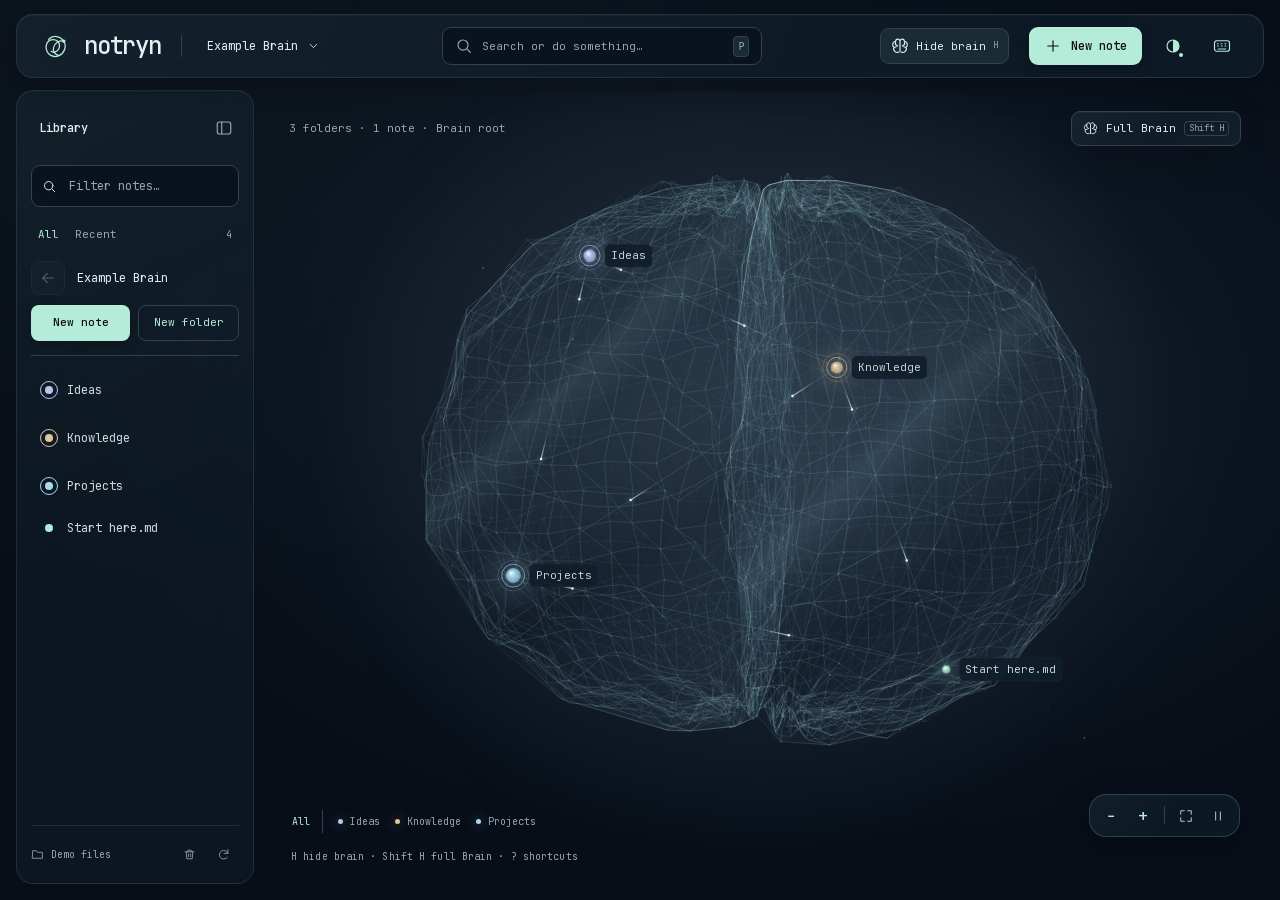
==== demo/index.html @ 9c32a29a "Publish beta.6 Brain location flow" ====
<!doctype html><html lang="en"><head><meta charset="utf-8"><meta name="viewport" content="width=device-width,initial-scale=1,viewport-fit=cover"><meta name="theme-color" content="#080e12"><title>notryn demo · sample notes</title><meta name="robots" content="noindex,nofollow"><script src="../demo-seed.js"></script><script src="../demo-api.js"></script><link rel="icon" href="favicon.svg" type="image/svg+xml"><script src="theme-core.js"></script><link rel="stylesheet" href="style.css"><link rel="stylesheet" href="glass.css"><link rel="stylesheet" href="themes.css"><link rel="stylesheet" href="editor.css"><link rel="stylesheet" href="moves.css"><link rel="stylesheet" href="removals.css"><link rel="stylesheet" href="brains.css"><link rel="stylesheet" href="notebook.css"><link rel="stylesheet" href="brand.css"><script defer src="keyboard.js"></script><script defer src="links.js"></script><script defer src="hierarchy.js"></script><script defer src="graph.js"></script><script defer src="vendor/editor.js"></script><script defer src="app.js"></script><script defer src="moves.js"></script><script defer src="removals.js"></script><script defer src="folders.js"></script><script defer src="themes.js"></script></head>
<body data-mobile="map">
<header class="topbar">
 <button class="brand" id="home-button" aria-label="Home"><svg class="logo" aria-hidden="true" viewBox="0 0 64 64"><path d="M18 17C26 8 42 10 49 21C56 32 50 46 39 51C28 56 15 49 13 37C11 26 17 18 27 18C37 18 43 27 39 36C36 43 28 46 23 42"/><path d="M49 21C40 19 30 25 28 34C26 42 31 48 39 51"/><circle cx="49" cy="21" r="3.5"/></svg><span>notryn</span></button>
 <span class="top-separator"></span><button id="brain-picker" class="brain-picker" aria-label="Choose a Brain"><span id="brain-name">Your Brains</span><svg class="icon"><use href="icons.svg#down"/></svg></button>
 <button id="open-command" class="global-search" aria-label="Search notes and commands"><svg class="icon"><use href="icons.svg#search"/></svg><span>Search or do something…</span><kbd class="mod">P</kbd></button>
 <button id="toggle-brain" class="secondary brain-visibility" aria-label="Hide brain" aria-pressed="true" title="Hide brain (H)"><svg class="icon"><use href="icons.svg#brain"/></svg><span>Hide brain</span><kbd>H</kbd></button>
 <div class="top-actions"><button id="new-note" class="primary" title="New note"><svg class="icon"><use href="icons.svg#plus"/></svg><span>New note</span></button><button id="open-themes" class="icon-button" aria-label="Themes" title="Themes"><svg class="icon"><use href="icons.svg#theme"/></svg></button><button id="open-shortcuts" class="icon-button" aria-label="Commands and shortcuts" title="Commands and shortcuts"><svg class="icon"><use href="icons.svg#keyboard"/></svg></button></div>
</header>
<div class="workspace">
 <aside class="library" id="library"><div class="library-top"><span>Library</span><button id="sidebar-close" class="icon-button" aria-label="Collapse library"><svg class="icon"><use href="icons.svg#sidebar"/></svg></button></div>
  <label class="local-search"><svg class="icon"><use href="icons.svg#search"/></svg><input id="search" placeholder="Filter notes…" aria-label="Filter notes" type="search"></label>
  <div class="library-tabs"><button id="all-notes" class="active" title="All notes in this folder">All</button><button id="recent-notes">Recent</button><span id="note-total">0</span></div>
  <div id="library-toolbar" class="library-toolbar" hidden>
   <div class="library-location"><button id="library-back" class="folder-back icon-button" aria-label="Back to parent folder" aria-keyshortcuts="U" disabled><svg class="icon"><use href="icons.svg#arrow"/></svg></button><span id="library-location-name" tabindex="-1" aria-live="polite"></span></div>
   <div class="library-create" role="group" aria-label="Create in this folder"><button id="library-new-note" class="primary" aria-keyshortcuts="N">New note</button><button id="new-folder" class="secondary" aria-keyshortcuts="Shift+N">New folder</button></div>
  </div>
  <div id="file-tree" class="file-tree" aria-label="Folders and notes"></div>
  <p id="library-drop-hint" class="library-drop-hint" role="status" hidden></p>
  <div class="library-bottom"><span id="access-state"></span><div><button id="open-removed" class="icon-button" aria-label="Removed items" title="Removed items"><svg class="icon"><use href="icons.svg#trash"/></svg></button><button id="refresh" class="icon-button" aria-label="Refresh notes" title="Refresh"><svg class="icon"><use href="icons.svg#refresh"/></svg></button></div></div>
 </aside>
 <main class="universe">
  <canvas id="graph" tabindex="0" aria-describedby="graph-keyboard-help" aria-label="Interactive Brain of folders and notes. Drag to rotate; scroll to zoom. The same items are available in the library."></canvas><span id="graph-keyboard-help" class="sr-only">Arrow keys rotate. Plus and minus zoom. Zero resets the view. Space pauses. J and K browse items; Enter opens a folder or note. Tab leaves the Brain.</span><output id="graph-status" class="graph-keyboard-status" aria-live="polite" hidden></output>
  <div class="universe-top"><div><button id="sidebar-open" class="icon-button" aria-label="Show library"><svg class="icon"><use href="icons.svg#sidebar"/></svg></button><span id="graph-summary">Your space to think</span></div><button id="full-brain" class="secondary" aria-label="Show Brain root" title="Return to the Brain root and center it (Shift H)" disabled><svg class="icon"><use href="icons.svg#brain"/></svg><span>Full Brain</span><kbd>Shift H</kbd></button></div>
  <div id="welcome" class="welcome"><svg class="welcome-symbol" aria-hidden="true" viewBox="0 0 64 64"><path d="M18 17C26 8 42 10 49 21C56 32 50 46 39 51C28 56 15 49 13 37C11 26 17 18 27 18C37 18 43 27 39 36C36 43 28 46 23 42"/><path d="M49 21C40 19 30 25 28 34C26 42 31 48 39 51"/><circle cx="49" cy="21" r="3.5"/></svg><h1>Space for<br>what comes next.</h1><p>Your notes. Your connections.<br>A place to think.</p><div><button class="primary large" id="welcome-create">Create a Brain <span>↗</span></button><button class="secondary large" id="welcome-open">Open a folder</button></div></div>
  <div id="empty-brain" class="empty-brain" hidden><h2>One idea is a beginning.</h2><p>Create your first note. Connections follow.</p><button id="empty-create" class="primary">Create note <span>+</span></button></div>
  <div class="universe-bottom"><div id="legend" class="legend"></div><div class="graph-tools"><button id="zoom-out" aria-label="Zoom out">−</button><button id="zoom-in" aria-label="Zoom in">+</button><span></span><button id="fit" aria-label="Center brain" title="Center brain (0). Use Full Brain to clear filters."><svg class="icon"><use href="icons.svg#expand"/></svg></button><button id="motion" aria-label="Pause motion" title="Motion"><svg class="icon"><use href="icons.svg#pause"/></svg></button></div></div>
  <span id="graph-hint" class="graph-hint">H hide brain · Shift H full Brain · ? shortcuts</span>
 </main>
 <section id="notebook-empty" class="notebook-empty" aria-label="Notes workspace"><svg class="icon"><use href="icons.svg#note"/></svg><h1>Your notes</h1><p>Choose a note from the library, or start a new one.</p><div><button id="notebook-create" class="primary">New note</button><button id="notebook-show-brain" class="secondary">Show brain</button></div><p class="notebook-keys">Q search notes · N new note · H show brain · ? shortcuts</p></section>
 <section id="document" class="document" hidden aria-label="Open note"><div class="document-toolbar"><button id="doc-close" class="icon-button" aria-label="Close note"><svg class="icon"><use href="icons.svg#close"/></svg></button><span id="doc-folder"></span><div><button id="swap-layout" class="icon-button desktop-layout-control" aria-label="Swap note and brain"><svg class="icon"><use href="icons.svg#swap"/></svg></button><button id="focus-note" class="icon-button desktop-layout-control" aria-label="Focus note" aria-pressed="false"><svg class="icon"><use href="icons.svg#expand"/></svg></button><button id="edit-toggle" class="secondary"><svg class="icon"><use href="icons.svg#edit"/></svg>Edit</button><button id="save-note" class="primary" hidden>Save</button></div></div>
  <div id="document-read" class="document-read" tabindex="0" aria-label="Note content"></div><div id="editor-wrap" class="editor-wrap" hidden>
   <div class="editor-label"><div class="editor-modes" role="group" aria-label="Writing mode"><button id="visual-mode" aria-pressed="true">Write</button><button id="source-mode" aria-pressed="false">Markdown</button></div><button id="format-note" aria-expanded="false" aria-controls="format-toolbar">Format</button><span id="save-status" role="status">No changes</span></div>
   <div id="rich-editor" class="rich-editor" hidden></div><textarea aria-describedby="writing-shortcut-help" id="editor" aria-label="Edit Markdown" spellcheck="false" autocapitalize="off" autocomplete="off" hidden></textarea>
   <div id="editor-preview" tabindex="0" aria-label="Note preview" hidden></div><div class="editor-bottom"><span id="word-count"></span><button id="preview-toggle">Preview</button></div>
  </div><div id="document-error" class="inline-error" role="alert" hidden></div>
 </section>
</div>
<nav class="mobile-nav" aria-label="Navigation"><button data-mobile="map" class="active"><svg class="icon"><use href="icons.svg#graph"/></svg>Brain</button><button data-mobile="notes"><svg class="icon"><use href="icons.svg#note"/></svg>Notes</button></nav>
<dialog id="theme-dialog" aria-labelledby="theme-title"><div class="dialog-heading theme-heading"><div><h2 id="theme-title">Make space your own.</h2><p>Same thoughts. A different atmosphere.</p></div><button class="icon-button" data-close aria-label="Close themes"><svg class="icon"><use href="icons.svg#close"/></svg></button></div><div id="theme-list" role="listbox" tabindex="0" aria-label="Themes" aria-describedby="theme-status"></div><div class="theme-footer"><p id="theme-status" role="status"></p><div class="theme-keys"><span><kbd>↑ ↓</kbd> choose</span><span><kbd>Enter</kbd> apply</span><span><kbd>Esc</kbd> cancel</span></div></div></dialog>
<dialog id="command-dialog" class="command-dialog"><div class="command-search"><svg class="icon"><use href="icons.svg#search"/></svg><input id="command-input" aria-label="Search notes and commands" placeholder="A note, an action, an idea…" autocomplete="off"><button class="key-close" data-close>esc</button></div><div id="commands" class="commands" role="listbox" aria-label="Results"></div><div class="command-footer"><span>↑ ↓ navigate</span><span>↵ open</span><span>esc close</span></div></dialog>
<dialog id="brains-dialog" class="form-dialog brain-hub" aria-labelledby="brains-title"><div class="dialog-heading brain-hub-heading"><div><h2 id="brains-title">Your Brains</h2><p>Choose a space or begin a new one.</p></div><button class="icon-button" data-close aria-label="Close"><svg class="icon"><use href="icons.svg#close"/></svg></button></div><div id="brain-actions" class="brain-actions"><button id="add-new-brain" class="brain-action"><span class="brain-action-symbol"><svg class="icon"><use href="icons.svg#brain"/></svg></span><span><strong>Create a Brain</strong><small>Start with a new local folder.</small></span><kbd>C</kbd></button><button id="add-existing-brain" class="brain-action"><span class="brain-action-symbol"><svg class="icon"><use href="icons.svg#folder"/></svg></span><span><strong>Open a folder</strong><small>Connect Markdown files you already have.</small></span><kbd>O</kbd></button></div><p id="brains-preview-note" class="brain-preview-note" hidden><svg class="icon"><use href="icons.svg#lock"/></svg><span>This private preview is read-only. Create and manage Brains in the local app.</span></p><div class="brain-list-heading"><span>Connected Brains</span><span id="brain-count"></span></div><div id="brain-list"></div><button id="brains-removed" class="brains-recovery"><svg class="icon"><use href="icons.svg#trash"/></svg>Removed items</button></dialog>
<dialog id="brain-form-dialog" class="form-dialog"><form id="brain-form"><div class="dialog-heading"><h2 id="brain-form-title">Create a Brain</h2><button class="icon-button" type="button" data-close aria-label="Close"><svg class="icon"><use href="icons.svg#close"/></svg></button></div><label>Name<input id="brain-form-name" required maxlength="80" placeholder="Ideas, projects, life…" autocomplete="off"></label><label><span id="brain-form-path-label">Create inside</span><span class="path-field"><input id="brain-form-path" required placeholder="Choose where to save this Brain…" autocomplete="off" maxlength="32768"><button id="browse-folders" type="button" class="secondary path-browse" aria-label="Choose a location" title="Choose a location"><svg class="icon"><use href="icons.svg#folder"/></svg><span>Choose</span></button></span></label><p id="brain-form-destination" class="brain-destination" aria-live="polite" hidden><span>Brain folder</span><code></code></p><div id="connect-access" hidden><label>Access<select id="brain-form-access"><option value="read">Read-only</option><option value="write">Read and write</option></select></label></div><p id="brain-form-help" class="form-help">Choose where this folder will live. Your notes stay there.</p><p class="form-error" role="alert" hidden></p><div class="dialog-actions"><button class="secondary" type="button" data-close>Cancel</button><button class="primary" id="brain-submit" disabled>Create Brain</button></div></form></dialog>
<dialog id="brain-access-dialog" class="form-dialog" aria-labelledby="brain-access-title"><form id="brain-access-form"><div class="dialog-heading"><div><h2 id="brain-access-title">Brain access</h2><p id="brain-access-name"></p></div><button id="brain-access-close" class="icon-button" type="button" aria-label="Close"><svg class="icon"><use href="icons.svg#close"/></svg></button></div><div class="brain-access-location"><span>Folder on this device</span><code id="brain-access-path"></code></div><fieldset class="brain-access-options"><legend>Choose access</legend><label><input type="radio" name="brain-access" value="read"><span><strong>Read-only</strong><small>View notes and connections without changing files.</small></span></label><label><input type="radio" name="brain-access" value="write"><span><strong>Read and write</strong><small>Create, edit, move and remove Markdown files.</small></span></label></fieldset><p id="brain-access-help" class="brain-access-help"></p><p id="brain-access-error" class="form-error" role="alert" hidden></p><div class="dialog-actions"><button id="brain-access-cancel" class="secondary" type="button">Cancel</button><button id="brain-access-submit" class="primary">Save access</button></div></form></dialog>
<dialog id="create-dialog" class="form-dialog"><form id="create-form"><div class="dialog-heading"><h2 id="create-title">New note</h2><button type="button" class="icon-button" data-close aria-label="Close"><svg class="icon"><use href="icons.svg#close"/></svg></button></div><label id="create-name-label">Name<input id="create-name" required maxlength="120" placeholder="The beginning of an idea" autocomplete="off"></label><label>Folder<select id="create-folder"><option value="">Brain root</option></select></label><p class="form-error" role="alert" hidden></p><div class="dialog-actions"><button type="button" class="secondary" data-close>Cancel</button><button id="create-submit" class="primary">Start writing</button></div></form></dialog>
<dialog id="item-dialog" class="form-dialog" aria-labelledby="item-title"><div class="dialog-heading"><h2 id="item-title">File actions</h2><button class="icon-button" data-close aria-label="Close file actions"><svg class="icon"><use href="icons.svg#close"/></svg></button></div><p id="item-location"></p><button id="item-new-note" class="item-action" aria-keyshortcuts="N"><svg class="icon"><use href="icons.svg#note"/></svg>New note here <kbd>N</kbd></button><button id="item-new-folder" class="item-action" aria-keyshortcuts="Shift+N"><svg class="icon"><use href="icons.svg#folder"/></svg>New folder here <kbd>Shift N</kbd></button><button id="item-rename" class="item-action" aria-keyshortcuts="F2"><svg class="icon"><use href="icons.svg#edit"/></svg>Rename… <kbd>F2</kbd></button><button id="item-move" class="item-action" aria-keyshortcuts="M"><svg class="icon"><use href="icons.svg#swap"/></svg>Move to… <kbd>M</kbd></button><button id="item-remove" class="item-action" aria-keyshortcuts="D"><svg class="icon"><use href="icons.svg#trash"/></svg>Remove from Notryn… <kbd>D</kbd></button></dialog>
<dialog id="rename-dialog" class="form-dialog" aria-labelledby="rename-title"><form id="rename-form"><div class="dialog-heading"><h2 id="rename-title">Rename</h2><button type="button" class="icon-button" data-close aria-label="Close rename"><svg class="icon"><use href="icons.svg#close"/></svg></button></div><p id="rename-item-path"></p><label>New name<input id="rename-name" required maxlength="120" autocomplete="off" spellcheck="false"></label><p id="rename-help" class="form-help"></p><p id="rename-error" class="form-error" role="alert" hidden></p><div class="dialog-actions"><button type="button" class="secondary" data-close>Cancel</button><button id="rename-submit" class="primary">Rename</button></div></form></dialog>
<dialog id="move-dialog" class="form-dialog" aria-labelledby="move-title"><div class="dialog-heading"><h2 id="move-title">Move to…</h2><button class="icon-button" data-close aria-label="Close move"><svg class="icon"><use href="icons.svg#close"/></svg></button></div><p id="move-item-name"></p><label class="local-search"><svg class="icon"><use href="icons.svg#search"/></svg><input id="move-filter" role="combobox" aria-label="Choose destination folder" aria-autocomplete="list" aria-expanded="true" aria-controls="move-destinations" placeholder="Find a folder…" autocomplete="off"></label><div id="move-destinations" role="listbox" aria-label="Destination folders"></div><p class="form-help">↑ ↓ choose · Enter move · Esc cancel</p><p id="move-error" class="form-error" role="alert" hidden></p><div class="dialog-actions"><button class="secondary" data-close>Cancel</button><button class="primary" id="move-submit">Move here</button></div></dialog>
<dialog id="move-progress" aria-label="Updating files"><span id="file-progress-status" role="status">Updating files and links…</span></dialog>
<dialog id="remove-dialog" class="form-dialog" aria-labelledby="remove-title"><form id="remove-form"><div class="dialog-heading"><h2 id="remove-title">Remove from Notryn?</h2><button type="button" class="icon-button" data-close aria-label="Close removal review"><svg class="icon"><use href="icons.svg#close"/></svg></button></div><p id="remove-name"></p><p id="remove-counts"></p><div class="remove-location"><span>On this device</span><code id="remove-location"></code></div><p id="remove-effect"></p><label class="remove-device"><input id="remove-device" type="checkbox"><span>Also move files to Notryn Trash</span></label><p id="remove-reason" hidden></p><label id="remove-confirm-wrap" hidden><span id="remove-confirm-label"></span><input id="remove-confirm" aria-label="Confirm Brain name" autocomplete="off" spellcheck="false"></label><p id="remove-error" class="form-error" role="alert" hidden></p><div class="dialog-actions"><button id="remove-cancel" type="button" class="secondary" data-close>Cancel</button><button id="remove-submit" class="primary" disabled>Remove from Notryn</button></div></form></dialog>
<dialog id="removed-dialog" class="form-dialog" aria-labelledby="removed-title"><div class="dialog-heading"><h2 id="removed-title">Removed items</h2><button class="icon-button" data-close aria-label="Close removed items"><svg class="icon"><use href="icons.svg#close"/></svg></button></div><p class="form-help">Restore an item, or remove its entry while keeping the files.</p><label class="local-search"><svg class="icon"><use href="icons.svg#search"/></svg><input id="removed-filter" placeholder="Find a removed item…" aria-label="Find a removed item" type="search" autocomplete="off"></label><div id="removed-list" aria-label="Removed notes, folders and Brains"></div><p id="removed-history" role="status" hidden></p><p id="removed-error" class="form-error" role="alert" hidden></p></dialog>
<dialog id="forget-dialog" class="form-dialog" aria-labelledby="forget-title"><form id="forget-form"><div class="dialog-heading"><h2 id="forget-title">Remove from list?</h2><button type="button" class="icon-button" data-close aria-label="Close remove from list"><svg class="icon"><use href="icons.svg#close"/></svg></button></div><p id="forget-name"></p><p id="forget-effect" class="form-help"></p><p id="forget-error" class="form-error" role="alert" hidden></p><div class="dialog-actions"><button type="button" id="forget-cancel" class="secondary" data-close>Cancel</button><button type="submit" id="forget-submit" class="primary">Remove from list</button></div></form></dialog>
<dialog id="removal-progress" aria-label="Updating library"><span role="status">Updating your library…</span></dialog>
<dialog id="discard-dialog" class="form-dialog"><h2>You have unsaved changes.</h2><p class="form-help">Keep writing or leave without saving?</p><div class="dialog-actions"><button id="keep-editing" class="primary">Keep writing</button><button id="discard-editing" class="secondary">Leave without saving</button></div></dialog>
<dialog id="shortcuts-dialog" class="form-dialog" aria-labelledby="shortcuts-title">
 <div class="command-search shortcut-search"><svg class="icon"><use href="icons.svg#search"/></svg><input id="shortcut-search" type="search" aria-label="Search commands" aria-controls="shortcut-catalog" placeholder="Search an action, a topic or a key…" autocomplete="off" spellcheck="false"><button class="key-close" data-close aria-label="Close commands and shortcuts">esc</button></div>
 <div class="shortcut-heading"><h2 id="shortcuts-title">Commands and shortcuts</h2></div>
 <div class="shortcut-preferences">
  <div class="keyboard-preference"><label><input id="single-key-toggle" type="checkbox" checked> Single-key shortcuts</label><p id="shortcut-mode-status"></p></div>
  <div class="keyboard-preference"><label><input id="interface-hints-toggle" type="checkbox" checked> Show interface hints</label><p>Turn off for a cleaner workspace. Commands stay available here.</p></div>
 </div>
 <p id="shortcut-results-status" role="status" aria-live="polite"></p>
 <div id="shortcut-catalog"></div>
 <div class="shortcut-footer">↑ ↓ choose · Enter run · Esc close<br>Every command: P → search → Enter. While writing, press Esc first.</div>
</dialog>
<dialog id="folder-dialog" class="form-dialog" aria-labelledby="folder-dialog-title">
 <div class="dialog-heading folder-heading"><div><h2 id="folder-dialog-title">Choose a folder</h2><p>Open a folder, then choose it.</p></div><button type="button" class="icon-button" data-close aria-label="Close folder browser"><svg class="icon"><use href="icons.svg#close"/></svg></button></div>
 <div id="folder-places" class="folder-places" aria-label="Locations"></div>
 <div class="folder-location"><button type="button" id="folder-parent" class="icon-button" aria-label="Parent folder" title="Parent folder (← from the folder list)" disabled><svg class="icon"><use href="icons.svg#arrow"/></svg></button><span id="folder-location" aria-live="polite"></span></div>
 <label class="folder-filter"><svg class="icon"><use href="icons.svg#search"/></svg><input id="folder-filter" type="search" placeholder="Find a folder…" aria-label="Find a folder" autocomplete="off" maxlength="256"></label>
 <div id="folder-results" aria-label="Folders" aria-busy="false"></div>
 <button id="folder-more" type="button" class="folder-more" hidden>Show more folders</button>
 <p id="folder-feedback" class="folder-feedback" role="status"></p>
 <div class="folder-footer"><span id="folder-keyboard-help">↑ ↓ navigate · Enter opens</span><div><button type="button" class="secondary" data-close>Cancel</button><button type="button" id="folder-choose" class="primary" disabled>Use this folder</button></div></div>
</dialog>
<div id="toast" class="toast" role="status" hidden></div>
<span id="writing-shortcut-help" class="sr-only">In the note editor, Control or Command plus S saves; Control or Command plus Enter toggles preview. Escape leaves the text field without changing your draft. Then use P for commands or T for themes. Tab moves to the next control.</span>
<div id="format-toolbar" class="format-toolbar" role="toolbar" aria-label="Text formatting" hidden>
 <select aria-label="Text style"><option value="text">Text</option><option value="h1">Heading 1</option><option value="h2">Heading 2</option><option value="h3">Heading 3</option><option value="h4">Heading 4</option><option value="h5">Heading 5</option><option value="h6">Heading 6</option><option value="quote">Quote</option><option value="code">Code block</option></select>
 <button data-format="strong" aria-label="Bold" aria-pressed="false" title="Bold"><strong>B</strong></button><button data-format="em" aria-label="Italic" aria-pressed="false" title="Italic"><em>I</em></button><button data-format="strike" aria-label="Strikethrough" aria-pressed="false" title="Strikethrough"><s>S</s></button>
 <button data-format="bullet" aria-label="Bullet list" title="Bullet list">• ≡</button><button data-format="ordered" aria-label="Numbered list" title="Numbered list">1.</button><button data-format="link" aria-label="Add or edit link" title="Add or edit link">↗</button>
 <span class="format-divider"></span><button data-format="undo" aria-label="Undo" title="Undo">↶</button><button data-format="redo" aria-label="Redo" title="Redo">↷</button>
</div>
<dialog id="link-dialog" class="form-dialog" aria-labelledby="link-title"><form>
 <div class="dialog-heading"><h2 id="link-title">Add a link</h2><button type="button" class="icon-button" data-close aria-label="Close"><svg class="icon"><use href="icons.svg#close"/></svg></button></div>
 <label>Text<input id="link-label" autocomplete="off" placeholder="Text to display"></label>
 <label>Link to<input id="link-address" autocomplete="off" placeholder="Paste a URL or find a note…"></label>
 <div id="link-notes" class="link-notes" aria-label="Link to a note"></div><p id="link-error" class="form-error" role="alert" hidden></p>
 <div class="dialog-actions"><button id="remove-link" type="button" class="secondary" hidden>Remove link</button><button type="button" class="secondary" data-close>Cancel</button><button class="primary" type="submit">Apply link</button></div>
</form></dialog>
<p id="visual-writing-help" class="sr-only">Write normally. Control or Command plus B makes text bold; I makes italic; K opens links; Z undoes. Control or Command plus S saves, Enter previews. Escape then Shift F opens formatting; Escape then P finds every command. Tab moves between controls.</p>
</body></html>
---- demo/style.css ----
@font-face{font-family:JetBrains;src:url('fonts/mono.woff2');font-weight:400;font-display:swap}@font-face{font-family:JetBrains;src:url('fonts/JetBrainsMono-500-latin.woff2');font-weight:500;font-display:swap}@font-face{font-family:JetBrains;src:url('fonts/JetBrainsMono-700-latin.woff2');font-weight:700;font-display:swap}
:root{--bg:#080e12;--panel:#10191e;--line:#26363c;--text:#e6eeeb;--muted:#879b9f;--accent:#a7dfc5;--amber:#d8b58f;--font:JetBrains,monospace}*{box-sizing:border-box}html{color-scheme:dark}body{margin:0;background:var(--bg);color:var(--text);font:13px/1.5 var(--font);height:100dvh;overflow:hidden;font-feature-settings:'liga' 0}button,input,textarea,select{font:inherit}button{cursor:pointer;color:inherit;border:0;background:none;display:inline-flex;align-items:center;justify-content:center;gap:9px;border-radius:7px;transition:background .15s,color .15s}button:disabled{cursor:default;opacity:.35}button:not(:disabled):hover{color:var(--accent);background:#a7dfc50b}button:focus-visible,a:focus-visible{outline:2px solid var(--accent);outline-offset:3px}input,textarea,select{min-width:0;color:var(--text);outline:none}input::placeholder,textarea::placeholder{color:#6f848c}a{color:var(--accent)}[hidden]{display:none!important}.icon{width:18px;height:18px;fill:none;stroke:currentColor;stroke-width:1.55;stroke-linecap:round;stroke-linejoin:round;flex-shrink:0}.icon-button{width:36px;height:36px;flex-shrink:0;color:var(--muted)}.primary{background:var(--accent);color:#10251d;padding:10px 15px;font-size:12px;font-weight:500;min-height:38px}.primary:not(:disabled):hover{color:#081c12;background:#c3f0d9}.secondary{border:1px solid var(--line);color:#bacbc9;padding:9px 13px;min-height:37px;font-size:12px}.large{min-height:45px;padding:12px 19px}.topbar{height:76px;border-bottom:1px solid var(--line);display:flex;align-items:center;gap:20px;padding:0 28px;background:#0b1318;position:relative;z-index:10}.brand{font-size:26px;font-weight:500;letter-spacing:-1.5px;gap:13px;padding:0;flex-shrink:0}.logo,.welcome-symbol{display:inline-block;position:relative;width:31px;height:31px;color:var(--accent)}.logo i,.welcome-symbol i{position:absolute;left:0;top:25%;width:100%;height:50%;border:1px solid currentColor;border-radius:50%}.logo i:nth-child(2),.welcome-symbol i:nth-child(2){transform:rotate(60deg)}.logo i:nth-child(3),.welcome-symbol i:nth-child(3){transform:rotate(-60deg)}.top-separator{height:22px;width:1px;background:var(--line)}.brain-picker{color:#b7c8c7;max-width:240px;justify-content:space-between;padding:9px 5px;font-size:12px;flex-shrink:1}.brain-picker span{white-space:nowrap;overflow:hidden;text-overflow:ellipsis}.brain-picker svg{width:13px}.global-search{width:320px;height:39px;margin-left:auto;margin-right:auto;justify-content:flex-start;padding:0 12px;border:1px solid #25373b;background:#0c171b;color:#7f969b;font-size:11px}.global-search kbd{margin-left:auto;font-size:10px;border:1px solid #2a3b40;border-radius:4px;padding:2px 4px;color:#7c9095;white-space:nowrap}.top-actions{display:flex;gap:13px;align-items:center}.top-actions>.icon-button{border:1px solid #2a3d40;color:var(--accent)}.workspace{height:calc(100dvh - 76px);display:flex;position:relative}.library{width:248px;flex-shrink:0;background:#0b1419;border-right:1px solid var(--line);display:flex;flex-direction:column;padding:22px 17px 12px;transition:width .2s;min-height:0}.library-top{display:flex;justify-content:space-between;align-items:center;padding-left:8px;font-size:12px;font-weight:500}.library-top>div{display:flex;gap:0}.library-top .icon-button{width:30px}.local-search{display:flex;align-items:center;gap:10px;padding:10px;border:1px solid #203037;border-radius:6px;margin:21px 0 19px;color:var(--muted)}.local-search .icon{width:15px;height:15px}.local-search input{background:none;border:0;width:100%;font-size:11px}.local-search:focus-within{border-color:#80a795}.library-tabs{display:flex;align-items:center;gap:14px;padding:0 7px;margin-bottom:18px;font-size:10px}.library-tabs button{padding:0;color:var(--muted);border-radius:0}.library-tabs button.active{color:var(--accent)}.library-tabs>span{margin-left:auto;color:#637d84;font-size:10px}.file-tree{overflow:auto;flex:1;min-height:0}.tree-row{display:flex;width:100%;justify-content:flex-start;gap:9px;text-align:left;font-size:11px;min-height:38px;padding:8px 9px;margin-bottom:2px;white-space:nowrap;overflow:hidden;color:#9fb4b6}.tree-row .icon{width:15px;height:15px;color:#708f92}.tree-row>span{overflow:hidden;text-overflow:ellipsis}.tree-row.active{background:#1a302b;color:#d0e9dc}.tree-row.active .icon{color:var(--accent)}.folder-row{color:#b6cbc8;margin-top:6px}.folder-row .folder-toggle{width:10px;height:10px;margin-left:auto}.folder-row[aria-expanded=true] .folder-toggle{transform:rotate(90deg)}.library-bottom{display:flex;align-items:center;justify-content:space-between;border-top:1px solid var(--line);padding-top:10px;margin-top:15px;color:#7a9294;font-size:9px}.library-bottom>span{display:flex;align-items:center;gap:7px}.library-bottom .icon{width:13px;height:13px}.universe{position:relative;flex:1;min-width:0;overflow:hidden;background:radial-gradient(ellipse at 54% 42%,#16302955,transparent 56%)}#graph{display:block;width:100%;height:100%;touch-action:none;cursor:grab}#graph:active{cursor:grabbing}.universe-top{position:absolute;top:23px;left:23px;right:27px;display:flex;align-items:center;justify-content:space-between;gap:15px;pointer-events:none}.universe-top>div{display:flex;align-items:center;gap:12px}.universe-top button{pointer-events:auto}#sidebar-open{display:none}#graph-summary{font-size:11px;color:#728f92}.universe-bottom{position:absolute;bottom:40px;left:29px;right:27px;display:flex;align-items:flex-end;justify-content:space-between;gap:20px;pointer-events:none}.legend{display:flex;gap:19px;flex-wrap:wrap;max-width:70%;pointer-events:auto}.legend button{font-size:10px;padding:4px 0;color:#8ba3a3;gap:7px}.legend button::before{content:'';width:5px;height:5px;background:var(--color);border-radius:50%;box-shadow:0 0 9px color-mix(in srgb,var(--color),transparent 60%)}.legend button.active{color:#e3f0e8}.legend button.dimmed{opacity:.35}.graph-tools{display:flex;border:1px solid #2c4143;border-radius:8px;padding:4px;background:#0c191dc9;backdrop-filter:blur(12px);pointer-events:auto;flex-shrink:0}.graph-tools button{width:32px;height:31px;font-size:18px;color:#91b5ac}.graph-tools .icon{width:14px;height:14px}.graph-tools>span{height:18px;width:1px;background:#2a3a3e;margin:6px 5px}.graph-hint{position:absolute;bottom:16px;left:30px;color:#506b72;font-size:9px;pointer-events:none}.welcome{position:absolute;inset:0;display:flex;flex-direction:column;align-items:center;justify-content:center;text-align:center;padding-bottom:55px;pointer-events:none}.welcome>*{pointer-events:auto}.welcome-symbol{width:64px;height:64px;margin-bottom:31px}.welcome h1{font-size:clamp(29px,3.6vw,48px);line-height:1.27;font-weight:400;letter-spacing:-2px;margin:0 0 23px}.welcome p{font-size:12px;color:#8ca6a2;line-height:1.9;margin:0 0 30px}.welcome>div{display:flex;gap:12px}.empty-brain{position:absolute;inset:0;display:flex;flex-direction:column;align-items:center;justify-content:center;text-align:center;padding:30px;pointer-events:none}.empty-brain>*{pointer-events:auto}.empty-brain h2{font-size:27px;font-weight:400;letter-spacing:-1px}.empty-brain p{color:var(--muted);font-size:12px;margin:0 0 20px}.document{width:min(44vw,590px);border-left:1px solid var(--line);background:#0d171b;display:flex;flex-direction:column;min-width:0;flex-shrink:0;box-shadow:-14px 0 60px #0002;z-index:5}.document-toolbar{display:flex;align-items:center;gap:9px;border-bottom:1px solid var(--line);padding:13px 17px;min-height:66px}.document-toolbar>span{font-size:10px;color:var(--muted);overflow:hidden;text-overflow:ellipsis;white-space:nowrap;flex:1}.document-toolbar>div{display:flex;gap:7px}.document-toolbar .secondary,.document-toolbar .primary{font-size:11px;min-height:33px;padding:7px 11px}.document-read{flex:1;overflow:auto;padding:34px 34px 25px}.note-path{font-size:10px;line-height:1.8;color:#688d89;overflow-wrap:anywhere}.document-read h1{font-size:27px;line-height:1.4;letter-spacing:-1px;font-weight:500;margin:14px 0 24px;overflow-wrap:anywhere}.markdown{font-size:13px;line-height:1.9;color:#bbcfc9;overflow-wrap:anywhere}.markdown p{margin:12px 0}.markdown h2{font-size:19px;line-height:1.5;font-weight:500;color:#dce8e1;margin:32px 0 14px;letter-spacing:-.6px}.markdown h3{font-size:15px;color:var(--text);margin-top:26px}.markdown ul,.markdown ol{padding-left:22px}.markdown li{margin:6px 0}.markdown a,.markdown button{color:var(--accent);text-decoration:underline;text-underline-offset:4px;display:inline;padding:0;border-radius:0;font:inherit;text-align:left}.markdown pre{white-space:pre-wrap;overflow-wrap:anywhere;padding:18px;background:#080f13;border:1px solid #243630;border-radius:6px;line-height:1.6;font-size:12px}.markdown code{color:#d3c3a2;font-size:.92em}.markdown blockquote{border-left:2px solid #5b8873;padding-left:18px;margin:22px 0;color:#8dada0}.markdown table{border-collapse:collapse;width:100%;font-size:11px}.markdown th,.markdown td{padding:10px;border:1px solid #2a3c3f;text-align:left;vertical-align:top}.markdown th{color:var(--accent);background:#14221f}.table-wrap{overflow:auto;margin:20px 0}.related{margin-top:36px;border-top:1px solid var(--line);padding-top:24px}.related-label{font-size:10px;color:var(--muted);margin-bottom:14px}.related button{display:flex;padding:8px 0;text-align:left;font-size:11px;color:var(--accent)}.read-foot{margin-top:30px;font-size:10px;color:var(--muted)}.read-foot a{text-decoration:none}.editor-wrap{display:flex;flex-direction:column;min-height:0;flex:1}.editor-label{display:flex;justify-content:space-between;padding:19px 25px;color:#79938d;font-size:10px}.editor-label .dirty{color:var(--amber)}#editor{resize:none;background:none;border:none;flex:1;min-height:0;width:100%;padding:9px 27px 24px;line-height:1.85;font-size:14px;tab-size:2;caret-color:var(--accent)}.editor-bottom{display:flex;justify-content:space-between;padding:15px 25px;font-size:10px;border-top:1px solid var(--line);color:#758c8c}.editor-bottom button{color:var(--accent)}#editor-preview{flex:1;overflow:auto;padding:15px 28px}.inline-error{margin:0;padding:16px 25px;background:#402b2488;color:#eac2b1;font-size:11px}.agent{position:absolute;right:24px;bottom:24px;width:365px;max-height:min(580px,90%);z-index:20;background:#12211feb;backdrop-filter:blur(28px);border:1px solid #3b5a4e;border-radius:14px;padding:23px;box-shadow:0 25px 80px #0008;display:flex;flex-direction:column}.agent-header{display:flex;gap:13px;align-items:center}.agent-header>div:nth-child(2){flex:1}.agent-header strong{font-size:15px;font-weight:500}.agent-header span{display:block;font-size:10px;color:#84a99b;margin-top:3px}.agent-header>.icon-button{width:29px;height:29px}.orb{width:40px;height:40px;border-radius:50%;background:radial-gradient(circle at 40% 37%,#d1f9df,#91bfa66a 25%,#25594466 45%,#182b2599 68%);border:1px solid #7aa68b;box-shadow:0 0 25px #87d4aa25;position:relative;flex-shrink:0}.orb:before{content:'';position:absolute;inset:-4px;border:1px dotted #4c795f;border-radius:50%}.orb.speaking{animation:orb 1s infinite alternate}.agent #voice[aria-pressed=true]{color:var(--accent);background:#365445}.conversation{overflow:auto;min-height:130px;max-height:310px;margin:23px 0 18px;font-size:12px;line-height:1.8;flex:1}.conversation p{margin:0 0 18px;color:#bcd6c9}.conversation .user-message{color:#e4eae1;text-align:right;background:#ffffff08;padding:10px 12px;border-radius:8px;margin-left:30px}.suggestions{display:flex;gap:7px;margin-bottom:15px;flex-wrap:wrap}.suggestions button{font-size:9px;border:1px solid #345044;padding:8px 9px;color:#a3c4b3}#ask-form{display:flex;gap:7px;border:1px solid #446456;border-radius:7px;padding:6px 7px 6px 12px;background:#0b1714}#ask-form input{background:none;border:0;width:100%;font-size:11px}#ask-form .primary{min-height:31px;height:31px;width:31px;padding:7px}.agent-caption{font-size:8px;line-height:1.8;color:#799b8b;margin-top:13px}.mobile-nav{display:none}body.library-hidden .library{display:none}body.library-hidden #sidebar-open{display:inline-flex}body.no-brain .library{display:none}body.no-brain .universe-top,body.no-brain .universe-bottom,body.no-brain .graph-hint{display:none}body.no-brain .top-separator,body.no-brain .brain-picker{display:none}dialog{background:#121e22;color:var(--text);border:1px solid #3b524d;border-radius:13px;padding:0;box-shadow:0 30px 120px #000b;max-height:85dvh;max-width:calc(100vw - 32px)}dialog::backdrop{background:#03080b99;backdrop-filter:blur(7px)}.command-dialog{width:610px;margin:15dvh auto auto}.command-search{display:flex;gap:15px;padding:23px;border-bottom:1px solid #30453e;align-items:center;color:var(--accent)}.command-search input{border:0;background:none;width:100%;font-size:13px}.key-close{font-size:10px;border:1px solid var(--line);padding:3px 6px;color:var(--muted)}.commands{max-height:390px;overflow:auto;padding:10px}.command-group-label{font-size:10px;color:#668b7e;padding:10px 12px}.command-row{width:100%;justify-content:flex-start;padding:12px;border-radius:6px;font-size:12px;text-align:left}.command-row>span{overflow:hidden;text-overflow:ellipsis;white-space:nowrap;flex:1}.command-row>small{font-size:9px;color:#709187;max-width:45%;overflow:hidden;text-overflow:ellipsis}.command-row kbd{margin-left:auto;color:#89a99b;font-size:10px}.command-row[aria-selected=true]{background:#294437;color:#dbefdf}.command-footer{display:flex;gap:20px;border-top:1px solid var(--line);padding:13px 23px;color:#6f8d82;font-size:9px}.form-dialog{width:465px;padding:28px}.dialog-heading{display:flex;align-items:center;justify-content:space-between;margin-bottom:25px;gap:20px}.dialog-heading h2,.form-dialog>h2{font-size:19px;line-height:1.5;font-weight:500;letter-spacing:-.6px;margin:0}.dialog-heading .icon-button{margin-right:-8px}.form-dialog label{display:flex;flex-direction:column;gap:9px;margin:18px 0;color:#9fb9af;font-size:11px}.form-dialog input,.form-dialog select{width:100%;padding:12px;border:1px solid #385047;background:#0b1617;border-radius:6px;font-size:12px}.form-dialog input:focus,.form-dialog select:focus{border-color:var(--accent)}.form-help{font-size:11px;line-height:1.8;color:#7e9d91;margin:23px 0}.dialog-actions{display:flex;gap:9px;justify-content:flex-end;margin-top:28px}.form-error{font-size:11px;color:#e2b8a6;line-height:1.7}.brain-card{width:100%;padding:15px 12px;border-bottom:1px solid var(--line);justify-content:flex-start;text-align:left;border-radius:0}.brain-card>.icon{color:var(--accent)}.brain-card>div{flex:1}.brain-card strong{font-size:13px;font-weight:400}.brain-card small{display:block;font-size:9px;color:var(--muted);margin-top:5px}.brain-card.active{color:var(--accent)}.shortcut-list{margin-top:28px}.shortcut-list>div{display:flex;justify-content:space-between;padding:13px 0;border-bottom:1px solid var(--line);gap:20px;font-size:11px}.shortcut-list dd{color:var(--accent);margin:0;white-space:nowrap}.toast{position:fixed;bottom:25px;left:50%;transform:translateX(-50%);background:#233d2f;border:1px solid #6c9f7f;color:#d5eadc;padding:13px 20px;font-size:11px;max-width:90vw;border-radius:8px;box-shadow:0 15px 45px #0008;z-index:100}.empty-list{padding:22px 8px;font-size:11px;color:var(--muted);line-height:1.9}.empty-list button{color:var(--accent);display:block;padding:0;margin-top:12px}*{scrollbar-width:thin;scrollbar-color:#29473c transparent}@keyframes orb{to{box-shadow:0 0 30px #8fd9af66;filter:brightness(1.2)}}
@media(min-width:1500px){.topbar{padding:0 36px;gap:24px}.library{width:265px;padding:28px 20px 16px}.document{width:570px}.document-read{padding:40px 45px}.markdown{font-size:14px}.global-search{width:380px}.tree-row{font-size:12px;min-height:41px}}
@media(max-width:1150px){.topbar{padding:0 20px;gap:14px}.brand{font-size:23px}.brain-picker{max-width:155px;font-size:11px}.global-search{width:270px;font-size:10px}.library{width:220px;padding-left:12px;padding-right:12px}.document{width:450px}.document-read{padding:26px}.legend{gap:12px}.legend button{font-size:9px}.universe-bottom{left:22px;right:20px}.top-actions{gap:8px}.graph-tools button{width:27px}.top-actions .primary{font-size:11px}}
@media(max-width:900px){.topbar{height:68px;padding:0 18px;gap:15px}.top-separator{display:none}.brand{font-size:23px}.brand .logo{width:27px;height:27px}.brain-picker{max-width:160px}.global-search{margin-left:auto;margin-right:0;width:36px;border:0;background:none;padding:0;justify-content:center}.global-search span,.global-search kbd{display:none}.top-actions>.primary{width:36px;padding:0;min-height:36px;background:transparent;color:var(--accent)}.top-actions>.primary span{display:none}.top-actions #agent-toggle{display:none}.workspace{height:calc(100dvh - 68px - 68px - env(safe-area-inset-bottom));display:block}.mobile-nav{display:flex;align-items:center;justify-content:space-around;position:fixed;bottom:0;left:0;right:0;height:calc(68px + env(safe-area-inset-bottom));padding:6px 13px calc(6px + env(safe-area-inset-bottom));border-top:1px solid var(--line);background:#0c171c;z-index:40}.mobile-nav button{flex-direction:column;gap:5px;padding:8px 15px;font-size:9px;color:#748e94;min-width:60px}.mobile-nav .active{color:var(--accent);background:#a7dfc508}.mobile-nav .icon{width:21px;height:21px}.universe{width:100%;height:100%}.library{position:absolute;inset:0;width:100%;height:100%;border:0;padding:23px 25px;z-index:4;display:none}.library-top{font-size:15px}.library-top #sidebar-close{display:none}.local-search input{font-size:14px}.local-search{padding:13px;margin:23px 0}.library-tabs{font-size:12px;margin-bottom:20px;gap:25px}.tree-row{font-size:13px;min-height:46px}.library-bottom{font-size:11px}.library-bottom .icon{width:16px;height:16px}.tree-row .icon{width:18px;height:18px}.document{position:absolute;inset:0;width:100%;height:100%;border:0;z-index:15}.document-read{padding:26px max(24px,calc((100vw - 650px)/2));}.document-read h1{font-size:28px}.markdown{font-size:14px}#editor{font-size:15px;padding:12px 26px 24px}.document-toolbar{padding:12px 17px;min-height:63px}.document-toolbar .secondary,.document-toolbar .primary{min-height:37px}.agent{inset:0;width:100%;height:100%;max-height:none;border:0;border-radius:0;background:#0e1b18;padding:30px max(25px,calc((100vw - 600px)/2));box-shadow:none;z-index:5}.agent-header{gap:15px}.agent-header strong{font-size:17px}.agent-header span{font-size:11px}.agent-header #agent-close{display:none}.conversation{font-size:14px;max-height:none;margin-top:30px}#ask-form input{font-size:14px}#ask-form{padding:9px 10px 9px 15px}#ask-form .primary{width:37px;height:37px}.suggestions button{font-size:10px;padding:10px}.agent-caption{font-size:9px}.universe-top{top:23px;left:23px;right:23px}#graph-summary{font-size:10px;max-width:175px;line-height:1.8}.universe-bottom{left:23px;right:23px;bottom:34px;align-items:center}.legend{max-width:55%;gap:8px 12px}.legend button{font-size:9px}.graph-hint{font-size:8px;bottom:10px;left:23px}.graph-tools button{width:31px;height:32px}.graph-tools>span{margin-left:3px;margin-right:3px}.welcome{padding:30px 22px 50px}.welcome h1{font-size:32px;letter-spacing:-1.7px}.welcome p{font-size:12px}.welcome-symbol{width:55px;height:55px}.welcome>div{flex-direction:column;width:min(100%,285px)}.welcome .large{min-height:47px}.empty-brain h2{font-size:22px}.empty-brain p{font-size:11px;max-width:270px;line-height:1.9}.form-dialog{padding:23px;width:440px}.form-dialog input,.form-dialog select{font-size:16px}.form-dialog .primary,.form-dialog .secondary{font-size:11px;min-height:42px}.command-dialog{margin:9dvh auto auto}.command-search{padding:18px;gap:10px}.command-search input{font-size:14px}.command-row{min-height:48px;font-size:12px}.command-row small{font-size:8px}.command-footer{font-size:8px;gap:15px}.toast{bottom:90px;font-size:11px;text-align:center}body[data-mobile=notes] .library{display:flex}body[data-mobile=notes] .universe,body[data-mobile=agent] .universe{visibility:hidden}body.library-hidden[data-mobile=notes] .library{display:flex}body[data-mobile=agent] .agent{display:flex}body.no-brain .mobile-nav button[data-mobile=notes]{opacity:.4}body.no-brain[data-mobile=notes] .library{display:none}body.no-brain[data-mobile=notes] .universe{visibility:visible}#sidebar-open{display:none!important}}
@media(max-width:420px){.topbar{padding:0 16px;gap:10px}.brand{font-size:21px;gap:9px}.brand .logo{width:26px;height:26px}.brain-picker{max-width:120px;font-size:10px}.top-actions{gap:0}.global-search{width:28px}.universe-top{left:19px;right:19px}.universe-bottom{left:19px;right:19px}.legend{max-width:50%}.graph-tools button{width:28px}.graph-tools{padding:3px}.graph-hint{left:19px;font-size:7px}.welcome h1{font-size:29px}.welcome p{font-size:11px}.document-toolbar{gap:3px}.document-toolbar>span{font-size:9px}.document-read{padding:24px}.document-read h1{font-size:25px}.dialog-actions{gap:7px}.dialog-actions button{padding:10px}}
@media(prefers-reduced-motion:reduce){*,*:before,*:after{animation:none!important;transition:none!important;scroll-behavior:auto!important}}

/* Writing layout and command reference. DOM order follows the chosen side. */
body[data-note-side="left"] .document{border-left:0;border-right:1px solid var(--line);box-shadow:14px 0 60px #0002}
.document-toolbar .desktop-layout-control{width:31px;height:33px}
#focus-note[aria-pressed="true"]{color:var(--accent);background:#274338}
#shortcuts-dialog{width:650px;padding:0}
#shortcuts-dialog .dialog-heading{padding:25px 28px 20px;margin:0;position:sticky;top:0;background:#121e22;z-index:1;border-bottom:1px solid var(--line)}
#shortcuts-dialog .dialog-heading p{font-size:12px;color:var(--muted);margin:8px 0 0}
#shortcut-catalog{padding:10px 20px 22px}
.shortcut-section h3{font-size:11px;font-weight:500;color:#8cae9f;margin:22px 10px 9px;letter-spacing:.04em}
.shortcut-command{display:flex;width:100%;min-height:43px;padding:10px;text-align:left;gap:15px;border-radius:5px;justify-content:space-between;font-size:12px}
.shortcut-command kbd{font-size:11px;color:var(--accent);white-space:nowrap;flex-shrink:0}
.shortcut-command .icon{width:14px;height:14px;color:#729487}
.shortcut-footer{padding:18px 28px;border-top:1px solid var(--line);color:var(--muted);font-size:11px;line-height:1.9}
@media(min-width:901px){body.note-focus .universe,body.note-focus .library{display:none}body.note-focus .document{width:100%;flex:1;border:0;box-shadow:none}body.note-focus .document-read,body.note-focus #editor-preview{padding-left:max(32px,calc((100% - 800px)/2));padding-right:max(32px,calc((100% - 800px)/2))}body.note-focus #editor{padding-left:max(32px,calc((100% - 800px)/2));padding-right:max(32px,calc((100% - 800px)/2))}}
@media(max-width:900px){.desktop-layout-control{display:none}body[data-note-side="left"] .document{border:0}#open-shortcuts{display:inline-flex}.top-actions{gap:7px}#shortcuts-dialog .dialog-heading{padding:21px 20px}#shortcut-catalog{padding:8px 10px 20px}.shortcut-command{font-size:11px;gap:10px}.shortcut-command kbd{font-size:10px}.shortcut-footer{padding:16px 20px}}

.sr-only{position:absolute;width:1px;height:1px;padding:0;margin:-1px;overflow:hidden;clip:rect(0,0,0,0);white-space:nowrap;border:0}
#graph:focus-visible{outline:1px solid #a7dfc56b;outline-offset:-5px}
#document-read:focus-visible{outline:1px solid #a7dfc560;outline-offset:-5px}
.graph-keyboard-status{position:absolute;left:28px;top:63px;max-width:calc(100% - 56px);padding:8px 11px;border:1px solid #314b42;background:#10221de8;border-radius:6px;color:#c3dfce;font-size:11px;pointer-events:none;overflow-wrap:anywhere}
#graph:focus~.graph-hint{color:#98b6a6;font-size:10px}
.shortcut-context{font-size:11px;line-height:1.8;color:var(--muted);margin:0 10px 12px}
@media(max-width:900px){.graph-keyboard-status{left:18px;top:55px;max-width:calc(100% - 36px)}}

.shortcut-alias{display:block;color:var(--muted);font-size:10px;font-weight:400;margin-top:4px;line-height:1.7}
---- demo/glass.css ----
/* Quiet glass surfaces around a luminous, spatial brain. */
:root{
 --bg:#070e18;--panel:#101e2a;--line:#b9dfeb21;--text:#e3eff0;--muted:#91aab3;--accent:#b4ebd9;
 --glass:linear-gradient(135deg,#d3efff0d,#d3efff02 45%,#a5d9ec08),#0c1924c9;
 --glass-edge:inset 0 1px 0 #e0f5ff12,inset 1px 0 0 #d3efff06,0 14px 44px #01061026;
}
body{display:flow-root;background:radial-gradient(ellipse at 48% -20%,#20394888,transparent 60%),radial-gradient(ellipse at 93% 92%,#15294666,transparent 55%),var(--bg)}
.topbar{height:64px;margin:14px 16px 0;padding:0 23px;border:1px solid var(--line);border-radius:17px;background:var(--glass);box-shadow:var(--glass-edge);backdrop-filter:blur(24px) saturate(125%);-webkit-backdrop-filter:blur(24px) saturate(125%)}
.brand{font-size:24px;letter-spacing:-1.2px}.brand .logo{filter:drop-shadow(0 0 7px #b4ebd922)}
.top-separator{background:linear-gradient(transparent,#cce9ee32,transparent)}
.global-search{height:38px;color:#a1bac1;border-color:#b5dbe524;background:linear-gradient(120deg,#a0d2de07,#070f164d);border-radius:9px;box-shadow:inset 0 1px 0 #d1eff407}
.global-search kbd{border-color:#b0d0dc26;color:#adc5ca;background:#d2e6ee05}
.top-actions>.icon-button{border-color:#bbdce529;color:#bcdad6;border-radius:10px;background:#ccefff04}
.primary{background:linear-gradient(135deg,#c5f1e4,#a0d4c5);box-shadow:inset 0 1px 0 #ffffff6b,0 3px 12px #00000013;border-radius:9px}
.secondary{border-color:#c1dfe32c;background:#bed8e307;border-radius:9px}
.workspace{height:calc(100dvh - 78px);padding:12px 16px 16px;gap:12px}
.library,.document,.universe{border:1px solid var(--line);border-radius:17px}
.library{width:238px;padding:19px 14px 11px;background:var(--glass);box-shadow:var(--glass-edge);backdrop-filter:blur(22px);-webkit-backdrop-filter:blur(22px)}
.library-top{font-size:12px;color:#d0e1e4}.local-search{border-color:#b6d7e222;background:#8cc6df05;border-radius:9px;margin-top:19px}
.local-search input,.tree-row{font-size:12px}.library-tabs{font-size:11px;gap:16px}.library-tabs>span{color:#879eaa;font-size:10px}
.tree-row{min-height:40px;color:#b3c6cd;border-radius:8px}.tree-row .icon{color:#88a8b3}
.tree-row.active{background:linear-gradient(115deg,#b4ebd923,#b4ebd910);box-shadow:inset 0 1px 0 #d6fff00c;color:#dcf4ee}
.folder-row{color:#c0d2d8}.library-bottom{color:#92aab1;font-size:10px}
.universe{background:radial-gradient(ellipse at 50% 48%,#182b3d70,transparent 66%),linear-gradient(150deg,#0815228a,#080f1a70);box-shadow:inset 0 1px 0 #c3eaff08}
.universe-top{top:20px;left:22px;right:22px}#graph-summary{font-size:11px;color:#9bb9c2}
.universe-bottom{bottom:46px;left:23px;right:23px;gap:16px}.legend{gap:15px}.legend button{font-size:10px;color:#a4bfc5}
.graph-tools{background:linear-gradient(140deg,#d2f0ff0e,#adcde503),#10202cd4;border:1px solid #c4e5ef30;border-radius:12px;padding:5px;box-shadow:var(--glass-edge);backdrop-filter:blur(22px);-webkit-backdrop-filter:blur(22px)}
.graph-tools button{color:#c1dfdf;border-radius:7px}.graph-tools>span{background:#c2e1e52b}
.graph-hint{bottom:19px;left:24px;font-size:10px;color:#89a6b1;letter-spacing:.01em}
.graph-keyboard-status{background:#10232de8;border-color:#b7e2e344;color:#d3e9e9;border-radius:9px;box-shadow:var(--glass-edge);backdrop-filter:blur(18px);-webkit-backdrop-filter:blur(18px)}
.graph-keyboard-status{top:55px;left:22px;font-size:11px}
#graph:focus-visible{outline:1px solid #b4ebd970;outline-offset:-6px;border-radius:17px;box-shadow:inset 0 0 35px #b4ebd905}
#graph:focus~.graph-hint{color:#b4d2d5;font-size:10px}
.document,body[data-note-side="left"] .document{background:linear-gradient(150deg,#e5f6ff07,transparent 45%),#0d1a25eb;border:1px solid #c1dfe327;box-shadow:var(--glass-edge);backdrop-filter:blur(24px);-webkit-backdrop-filter:blur(24px)}
.document-toolbar{background:#d2ecff03;border-color:var(--line)}.document-toolbar>span{color:#9bb2bd}.document-read{padding-top:32px}
.markdown{color:#c4d5d9;font-size:14px;line-height:1.95}.markdown h2{color:#e4efef}.note-path{color:#95b5c0}
.markdown pre{background:#07121dc9;border-color:#b2d5df23}.markdown th{background:#a7dfc50a}.markdown th,.markdown td{border-color:#bfdbe220}
.editor-label,.editor-bottom{color:#9aafb8}#editor{color:#d7e5e8;font-size:14px;line-height:1.95}
#document-read:focus-visible,#editor-preview:focus-visible{outline:1px solid #b4ebd959;outline-offset:-5px}
#focus-note[aria-pressed="true"]{background:#b4ebd921}
.agent{right:32px;bottom:32px;background:linear-gradient(135deg,#d2efff14,#c9dfff03 55%),#0b1c2bbd;border:1px solid #c1e2ef40;border-radius:20px;box-shadow:inset 0 1px 0 #e7fbff20,0 28px 90px #0008;backdrop-filter:blur(32px) saturate(125%);-webkit-backdrop-filter:blur(32px) saturate(125%)}
.orb{background:radial-gradient(circle at 33% 28%,#f2ffff,#caedeac9 9%,#7eadb94d 29%,#1e354b33 52%,#8cc2c155 85%,#172a40);border-color:#d5eeee78;box-shadow:inset -4px -5px 10px #b5dff41a,0 0 27px #aad9dd1a}
.orb:before{border-style:solid;border-color:#b6e7e21c}.agent-header span{color:#a2bbc3}.conversation p{color:#c6dce1}.conversation .user-message{background:#c9e7ef0a}
.suggestions button{font-size:10px;border-color:#badfe32e;color:#b4d2d4;border-radius:8px}#ask-form{background:#07152287;border-color:#b5dde444;border-radius:11px}#ask-form:focus-within{border-color:#b4ebd9a6}
.agent-caption{font-size:9px;color:#9ab5bd}.agent #voice[aria-pressed=true]{background:#b4ebd91f}
dialog{background:linear-gradient(130deg,#c7e7f810,transparent 45%),#101e2adb;border-color:#c1e1ec3d;border-radius:18px;box-shadow:inset 0 1px 0 #e1f5ff1a,0 32px 120px #0009;backdrop-filter:blur(32px);-webkit-backdrop-filter:blur(32px)}
dialog::backdrop{background:#030b1587;backdrop-filter:blur(9px);-webkit-backdrop-filter:blur(9px)}
#shortcuts-dialog .dialog-heading{background:linear-gradient(120deg,#1c303f,#142431);border-color:var(--line)}
.command-search{border-color:var(--line)}.command-row[aria-selected=true]{background:linear-gradient(110deg,#b4ebd925,#b4ebd911);color:#e1f5ee}
.command-group-label,.shortcut-section h3{color:#a1c3cb}.command-row kbd{color:#bfded9}.command-footer{color:#9eb6bf}
.form-dialog input,.form-dialog select{border-color:#b8dce134;background:#0a1824bd;border-radius:8px}.form-dialog select option{background:#101e2a;color:var(--text)}
.form-dialog label,.form-help{color:#a9c1c8}.shortcut-context,.shortcut-footer{color:#a0b7c1}
.toast{background:#16332feF;border-color:#b4ebd955;border-radius:12px;backdrop-filter:blur(20px);-webkit-backdrop-filter:blur(20px)}
.welcome h1{text-shadow:0 0 55px #a5dfe824}.welcome p{color:#a5bdc4}.welcome-symbol{filter:drop-shadow(0 0 17px #b4ebd933)}
button:focus-visible,a:focus-visible{outline-color:#c7f7e9;outline-offset:3px;background-color:#b4ebd914}
input::placeholder,textarea::placeholder{color:#8da5b0}*{scrollbar-color:#96bece44 transparent}
@media(min-width:1500px){.library{width:254px;padding:24px 17px 13px}.topbar{padding:0 29px}.markdown{font-size:15px}}
@media(min-width:901px){body.note-focus .document{border:1px solid var(--line);border-radius:17px;box-shadow:var(--glass-edge)}}
@media(max-width:1150px) and (min-width:901px){.library{width:208px}.topbar{gap:14px;padding:0 17px}.document{width:430px}.workspace{gap:10px}.global-search{width:240px}}
@media(max-width:900px){
 .topbar{height:58px;margin:10px 10px 0;padding:0 14px;gap:10px;border-radius:15px}.brand{font-size:22px}.global-search{width:30px;height:34px;background:none;border:0;box-shadow:none}.top-actions{gap:5px}
 .top-actions>.primary{background:none;box-shadow:none}.top-actions>.icon-button{width:33px;height:33px}
 .workspace{height:calc(100dvh - 68px - 78px - env(safe-area-inset-bottom));padding:10px 10px 0;display:block}
 .universe{height:100%;border-radius:17px}.universe-top{left:17px;top:17px;right:17px}#graph-summary{font-size:10px}
 .universe-bottom{left:15px;right:15px;bottom:43px;gap:8px}.legend{gap:8px 12px;max-width:49%}.legend button{font-size:9px}.graph-tools{padding:4px;border-radius:11px}.graph-tools button{width:28px;height:32px}
 .graph-hint{font-size:9px;bottom:16px;left:17px}.graph-keyboard-status{left:16px;top:50px;font-size:10px;max-width:calc(100% - 32px)}
 .library,.document,body[data-note-side="left"] .document,.agent{inset:10px 10px 0;width:auto;height:auto;border:1px solid var(--line);border-radius:17px;background:linear-gradient(145deg,#c4e9ff09,transparent 45%),#0d1c29f5;box-shadow:var(--glass-edge)}
 .library{padding:20px 19px 13px}.tree-row{font-size:13px;min-height:46px}.local-search input{font-size:16px}.library-tabs{font-size:12px}
 .document-read{padding:26px max(21px,calc((100vw - 650px)/2))}.markdown{font-size:14px}.document-toolbar{padding:12px 13px}#editor{font-size:15px;padding-left:22px;padding-right:22px}
 .agent{padding:27px max(21px,calc((100vw - 600px)/2));max-height:none}.agent-caption{font-size:9px;line-height:1.9}
 .mobile-nav{left:10px;right:10px;bottom:calc(9px + env(safe-area-inset-bottom));height:59px;padding:5px 9px;background:var(--glass);border:1px solid #b9dfeb30;border-radius:17px;box-shadow:var(--glass-edge);backdrop-filter:blur(24px);-webkit-backdrop-filter:blur(24px)}
 .mobile-nav button{gap:3px;padding:6px 12px;font-size:10px;color:#9ab4bf;border-radius:10px}.mobile-nav .icon{width:19px;height:19px}.mobile-nav .active{background:#b4ebd910;color:#c4f1df}
 .welcome{padding-bottom:30px}.welcome h1{font-size:31px}.empty-brain{padding:24px}.empty-brain p{font-size:12px}
}
@media(max-width:420px){.brand{font-size:21px;gap:8px}.brain-picker{max-width:100px;font-size:10px}.topbar{gap:7px;padding:0 12px}.top-actions{gap:2px}.legend{gap:6px 10px}.graph-tools button{width:25px}.graph-tools>span{margin-left:2px;margin-right:2px}#graph:focus~.graph-hint{font-size:8px}.document-toolbar>span{font-size:9px}.document-toolbar .secondary,.document-toolbar .primary{padding:7px 9px}}
@media(prefers-reduced-transparency:reduce){.topbar,.library,.document,.agent,dialog,.mobile-nav,.graph-tools{background:#101e2a;backdrop-filter:none;-webkit-backdrop-filter:none}}
@media(prefers-contrast:more){:root{--line:#8baab5;--muted:#c2d3da}.topbar,.library,.document,.agent,dialog,.mobile-nav{background:#0a1520}.tree-row,.graph-hint,#graph-summary,.library-bottom{color:#cfdee5}}
@media(min-width:901px){body.brain-focus .library,body.brain-focus .document{display:none}body.brain-focus .universe{display:block;flex:1}body.brain-focus #sidebar-open{display:inline-flex}}
@media(max-width:900px){.graph-hint{font-size:10px;letter-spacing:0}}
/* Folder selection works with typed paths, pointer input and keyboard navigation. */
.path-field{display:flex;align-items:center;gap:5px;border:1px solid #b8dce134;background:#0a1824bd;border-radius:9px;padding-right:5px}
.form-dialog .path-field input{border:0;background:none;padding-right:4px;font-size:12px;min-width:0}.path-field:focus-within{border-color:var(--accent)}
.path-field .path-browse{display:flex;align-items:center;gap:7px;flex-shrink:0;min-height:36px;padding:8px 10px;color:var(--accent);border-radius:7px}.path-field .path-browse .icon{width:15px;height:15px}.path-field .path-browse:hover{background:#b4ebd916}
.brain-destination{display:grid;grid-template-columns:auto minmax(0,1fr);gap:5px 12px;align-items:center;margin:14px 0 5px;padding:11px 12px;border:1px solid var(--line);border-radius:9px;background:var(--theme-soft);font-size:10px;color:var(--muted)}.brain-destination code{overflow:hidden;text-overflow:ellipsis;white-space:nowrap;color:var(--text);font:inherit}
#brain-form-dialog{overflow:auto}
#folder-dialog{width:580px;padding:0}.folder-heading{padding:23px 24px 16px;margin:0}.folder-heading p{margin:6px 0 0;color:var(--muted);font-size:11px}
.folder-places{display:flex;gap:6px;flex-wrap:wrap;padding:0 24px 17px}.folder-places button{padding:7px 10px;font-size:11px;background:#c7e5f008;border:1px solid var(--line);border-radius:8px}.folder-places button[aria-pressed=true]{background:#b4ebd91f;color:var(--accent)}
.folder-location{display:flex;align-items:center;gap:9px;padding:10px 17px;border-block:1px solid var(--line);background:#08162255}.folder-location span{font-size:11px;color:#bdd3db;overflow-wrap:anywhere;min-width:0}.folder-location .icon-button{flex-shrink:0}
#folder-dialog .folder-filter{display:flex;flex-direction:row;align-items:center;gap:10px;margin:15px 24px;padding:10px 12px;border:1px solid var(--line);border-radius:9px;color:var(--muted)}
#folder-dialog .folder-filter input{border:0;background:none;padding:0;font-size:12px}#folder-dialog .folder-filter:focus-within{border-color:var(--accent)}
#folder-results{min-height:145px;max-height:min(33dvh,300px);overflow:auto;padding:0 12px}.folder-entry{display:flex;width:100%;justify-content:flex-start;text-align:left;gap:11px;min-height:42px;padding:10px 12px;font-size:12px}.folder-entry>span{flex:1;overflow:hidden;text-overflow:ellipsis;white-space:nowrap}.folder-entry .icon{width:16px;height:16px;color:#96b8c0}.folder-entry .icon:last-child{width:12px}
.folder-more{margin:7px 24px;padding:8px 10px;font-size:11px;color:var(--accent)}.folder-feedback{font-size:11px;color:var(--muted);margin:13px 24px;min-height:17px}
.folder-footer{display:flex;align-items:center;justify-content:space-between;gap:14px;padding:18px 24px;border-top:1px solid var(--line)}.folder-footer>span{font-size:9px;color:var(--muted);line-height:1.8;max-width:210px}.folder-footer>div{display:flex;gap:8px;flex-shrink:0}.folder-footer .primary,.folder-footer .secondary{font-size:11px}
@media(max-width:900px){.form-dialog .path-field input{font-size:16px}.folder-heading{padding:21px 20px 15px}.folder-places{padding:0 20px 15px}.folder-places button{min-height:36px}.folder-location span{font-size:10px}#folder-dialog .folder-filter{margin:13px 18px}#folder-dialog .folder-filter input{font-size:16px}.folder-entry{min-height:45px}.folder-footer{padding:16px 18px;flex-direction:column-reverse;align-items:stretch;gap:10px}.folder-footer>div{justify-content:flex-end}.folder-footer>span{max-width:none;font-size:9px}.folder-feedback{margin-inline:20px}}
---- demo/themes.css ----
/* Shared semantic materials. Every preset and the Omarchy bridge use these. */
/* Keep selected text legible in readers, writing fields and nested formatting. */
::selection{background-color:var(--theme-primary);color:var(--theme-on-selection);text-shadow:none}
body{background:radial-gradient(ellipse at 62% 42%,var(--theme-wash),transparent 65%),radial-gradient(ellipse at 12% 0%,var(--theme-tint),transparent 48%),var(--bg)}
.topbar,.library,.document,body[data-note-side="left"] .document,.agent,.mobile-nav,dialog,.graph-tools{background:var(--glass);border-color:var(--line);box-shadow:var(--glass-edge);border-radius:var(--theme-radius)}
.topbar{border-color:color-mix(in srgb,var(--line) 62%,transparent);box-shadow:inset 0 1px 0 var(--theme-tint),0 8px 28px var(--theme-shadow);background:linear-gradient(115deg,var(--theme-tint),transparent 65%),color-mix(in srgb,var(--panel) 76%,transparent)}
.library{border-color:color-mix(in srgb,var(--line) 55%,transparent);background:linear-gradient(150deg,var(--theme-tint),transparent 55%),color-mix(in srgb,var(--panel) 58%,transparent);box-shadow:inset 0 1px 0 var(--theme-tint)}
.library-bottom{border-color:color-mix(in srgb,var(--line) 55%,transparent)}
.document,body[data-note-side="left"] .document{background:linear-gradient(135deg,var(--theme-tint),transparent 50%),var(--panel)}
.universe{background:radial-gradient(ellipse at 50% 44%,var(--theme-wash),transparent 66%);border-color:transparent;border-radius:var(--theme-radius);box-shadow:none}
.brand .logo,.welcome-symbol{filter:drop-shadow(0 0 10px var(--theme-tint))}.top-separator{background:var(--line)}
.brain-picker,.library-top,.folder-row{color:var(--text)}
.global-search,.local-search,.path-field,.form-dialog input,.form-dialog select,#ask-form{background:var(--theme-field);border-color:var(--line);box-shadow:none;color:var(--text)}
.global-search{color:var(--muted)}.global-search kbd{background:var(--theme-soft);color:var(--muted);border-color:var(--line)}
.top-actions>.icon-button{background:transparent;border-color:transparent;color:var(--accent)}
.top-actions>.icon-button:hover{border-color:var(--line)}
.primary{background:var(--theme-primary);color:var(--theme-on-accent);box-shadow:inset 0 1px 0 #ffffff20,0 3px 12px var(--theme-shadow)}
.primary:not(:disabled):hover{background:var(--theme-primary);color:var(--theme-on-accent);filter:brightness(1.07)}
.secondary{background:var(--theme-soft);color:var(--text);border-color:var(--line)}
button:not(:disabled):hover{background-color:var(--theme-soft);color:var(--accent)}
button:focus-visible,a:focus-visible{outline-color:var(--accent);background-color:var(--theme-soft)}
.primary:focus-visible{color:var(--theme-on-accent);background:var(--theme-primary)}
.local-search:focus-within,.path-field:focus-within,#ask-form:focus-within{border-color:var(--accent)}
.form-dialog .path-field input,#folder-dialog .folder-filter input{background:none}
.tree-row,.markdown,.conversation p,#editor{color:var(--theme-ink)}
.tree-row .icon,.folder-entry .icon,.shortcut-command .icon{color:var(--muted)}
.tree-row.active,.command-row[aria-selected=true]{background:var(--theme-soft);box-shadow:inset 2px 0 0 var(--accent);color:var(--text)}
.tree-row.active .icon{color:var(--accent)}
.library-tabs>span,.library-bottom,.legend button,#graph-summary,.graph-hint,#graph:focus~.graph-hint,.note-path,.document-toolbar>span,.editor-label,.editor-bottom,
.agent-header span,.agent-caption,.command-group-label,.command-footer,.command-row>small,.shortcut-section h3,.shortcut-context,.shortcut-footer,.form-dialog label,.form-help,
.welcome p,.folder-location span,.command-row kbd{color:var(--muted)}
.legend button.active{color:var(--text)}
.graph-tools{background:linear-gradient(130deg,var(--theme-tint),transparent 55%),color-mix(in srgb,var(--panel) 72%,transparent);border-color:color-mix(in srgb,var(--theme-edge) 62%,transparent);box-shadow:inset 0 1px 0 var(--theme-tint),0 10px 35px var(--theme-shadow)}
.graph-tools button{color:var(--accent)}.graph-tools>span{background:var(--line)}
.graph-keyboard-status{color:var(--text);background:var(--panel);border-color:var(--theme-edge);box-shadow:var(--glass-edge)}
#graph:focus-visible,#document-read:focus-visible,#editor-preview:focus-visible{outline-color:var(--accent);box-shadow:none}
.document-toolbar{background:linear-gradient(105deg,var(--theme-tint),transparent);border-color:color-mix(in srgb,var(--line) 65%,transparent)}
.markdown h2,.markdown h3{color:var(--text)}.markdown code{color:var(--amber)}
.markdown pre{background:var(--theme-field);border-color:var(--line)}
.markdown blockquote{color:var(--muted);border-color:var(--accent)}
.markdown th{background:var(--theme-soft)}.markdown th,.markdown td{border-color:var(--line)}
#focus-note[aria-pressed="true"],.agent #voice[aria-pressed="true"]{background:var(--theme-soft)}
.agent{box-shadow:inset 0 1px 0 var(--theme-tint),0 24px 70px var(--theme-shadow)}
.orb{background:radial-gradient(circle at 33% 28%,var(--text),var(--theme-primary) 12%,var(--theme-soft) 42%,var(--panel) 65%,var(--theme-secondary));border-color:var(--theme-edge);box-shadow:inset -4px -5px 10px var(--theme-tint),0 0 27px var(--theme-wash)}
.orb:before{border-color:var(--line)}
.conversation .user-message{background:var(--theme-soft);color:var(--text)}
.suggestions button{border-color:var(--line);color:var(--accent)}
dialog{background:linear-gradient(130deg,var(--theme-tint),transparent 45%),var(--panel);box-shadow:inset 0 1px 0 var(--theme-tint),0 32px 120px var(--theme-shadow)}
dialog::backdrop{background:var(--theme-backdrop)}
#shortcuts-dialog .dialog-heading{background:var(--panel);border-color:var(--line)}
.command-search{border-color:var(--line)}
.form-dialog select option{background:var(--panel);color:var(--text)}
.form-error,.inline-error{color:var(--theme-error)}.inline-error{background:var(--theme-soft)}
.toast{background:var(--panel);color:var(--text);border-color:var(--theme-edge);box-shadow:0 15px 45px var(--theme-shadow)}
.welcome h1{text-shadow:none}
.path-field .icon-button:hover{background:var(--theme-soft)}
.folder-places button{background:var(--theme-tint)}.folder-places button[aria-pressed=true]{background:var(--theme-soft)}
.folder-location{background:var(--theme-field)}
input::placeholder,textarea::placeholder{color:var(--muted)}*{scrollbar-color:var(--theme-edge) transparent}
/* Command uses a precise grid and tighter corners, without extra interface noise. */
html[data-theme="command"] .universe{background-image:linear-gradient(var(--theme-tint) 1px,transparent 1px),linear-gradient(90deg,var(--theme-tint) 1px,transparent 1px);background-size:48px 48px}
html[data-theme="command"] .topbar,html[data-theme="command"] .graph-tools{border-top-color:var(--theme-edge)}
html[data-theme="command"] .library{border-color:var(--line)}
html[data-theme="matrix"] .brand .logo{filter:drop-shadow(0 0 8px var(--theme-primary))}
/* A compact appearance button remains reachable by touch, including on mobile. */
#open-themes{position:relative}#open-themes:after{content:'';position:absolute;right:7px;bottom:6px;width:4px;height:4px;border-radius:50%;background:var(--accent)}
#theme-dialog{width:580px;padding:0;overflow:hidden}
#theme-dialog[open]{display:flex;flex-direction:column}
.theme-heading,.theme-footer{flex-shrink:0}
.theme-heading{padding:24px 26px 18px;margin:0}.theme-heading p{font-size:11px;line-height:1.8;margin:5px 0 0;color:var(--muted)}
#theme-list{padding:4px 14px 14px;max-height:calc(85dvh - 175px);overflow:auto;outline:none;min-height:0;flex:1 1 auto}
.theme-option{width:100%;display:flex;align-items:center;gap:16px;min-height:68px;padding:10px 12px;text-align:left;border:1px solid transparent;border-radius:10px;cursor:pointer}
.theme-option[aria-selected=true]{background:var(--theme-soft);border-color:var(--theme-edge)}
#theme-list:focus-visible .theme-option[aria-selected=true]{outline:1px solid var(--accent);outline-offset:-1px}
.theme-option-info{flex:1;min-width:0}.theme-option strong{font-size:13px;font-weight:500;display:block}.theme-option small{display:block;font-size:10px;color:var(--muted);margin-top:5px;line-height:1.7}
.theme-mini{width:65px;height:45px;flex-shrink:0;background:var(--swatch-bg);border:1px solid var(--swatch-edge);border-radius:7px;position:relative;overflow:hidden;display:flex;padding:8px;gap:5px}
.theme-mini:before{content:'';width:11px;background:var(--swatch-accent);opacity:.2;border-radius:2px}
.theme-mini:after{content:'';width:25px;height:25px;border:1px solid var(--swatch-accent);border-radius:48% 52% 43% 57%;background:radial-gradient(circle,var(--swatch-accent),transparent 68%);opacity:.8;box-shadow:0 0 9px var(--swatch-accent)}
.theme-active{font-size:10px;color:var(--accent);min-width:14px;text-align:center}
.theme-footer{padding:15px 26px 19px;border-top:1px solid var(--line)}
#theme-status{font-size:10px;line-height:1.8;color:var(--muted);margin:0 0 12px;min-height:18px}
.theme-keys{display:flex;gap:20px;font-size:10px;color:var(--muted)}.theme-keys kbd{color:var(--text);font:inherit}
@media(max-width:900px){
 .library,.agent,.document,body[data-note-side="left"] .document{background:var(--panel)}
 .mobile-nav button{color:var(--muted)}.mobile-nav .active{background:var(--theme-soft);color:var(--accent);border-radius:10px}
 .top-actions>.primary{background:none;box-shadow:none;color:var(--accent)}
 .top-actions>.icon-button{width:30px;height:33px}.top-actions{gap:4px}.topbar{padding-inline:12px}.brain-picker{max-width:95px}
 .theme-heading{padding:21px 20px 15px}.theme-heading h2{font-size:19px}.theme-heading p{font-size:10px}
 #theme-list{padding:3px 10px 10px;max-height:57dvh}.theme-option{padding:10px;gap:12px;min-height:74px}.theme-option small{font-size:10px}
 .theme-mini{width:54px;height:42px;padding:7px;gap:4px}.theme-mini:before{width:8px}.theme-mini:after{width:23px;height:23px}
 .theme-footer{padding:14px 20px 17px}.theme-keys{font-size:9px;gap:16px}
}
@media(max-width:380px){.topbar{gap:5px}.brain-picker{max-width:75px}.brand{font-size:20px}.brand .logo{width:23px;height:23px}}
@media(prefers-reduced-transparency:reduce){.topbar,.library,.document,.agent,dialog,.mobile-nav,.graph-tools{background:var(--panel);backdrop-filter:none;-webkit-backdrop-filter:none}}
@media(prefers-contrast:more){.topbar,.library,.document,.agent,dialog,.mobile-nav,.graph-tools{background:var(--panel);border-color:var(--muted)}.tree-row,.graph-hint,#graph-summary,.library-bottom{color:var(--text)}}

.keyboard-preference{padding:18px 28px 10px;border-bottom:1px solid var(--line)}
#shortcuts-dialog .keyboard-preference label{display:flex;flex-direction:row;align-items:center;gap:10px;margin:0;color:var(--text);cursor:pointer}
#shortcuts-dialog .keyboard-preference input{width:16px;height:16px;padding:0;accent-color:var(--accent)}
.keyboard-preference p{font-size:11px;line-height:1.8;color:var(--muted);margin:8px 0 0}
.editor-key-hint{color:var(--muted);font-size:9px}
#full-brain{font-size:11px;min-height:35px;padding:8px 11px;gap:8px;flex-shrink:0;pointer-events:auto;background:var(--glass);box-shadow:var(--glass-edge);backdrop-filter:blur(18px);-webkit-backdrop-filter:blur(18px)}
#full-brain .icon{width:15px;height:15px}#full-brain kbd{font:inherit;font-size:9px;color:var(--muted);border:1px solid var(--line);border-radius:4px;padding:0 4px}
#full-brain.is-filtered{border-color:var(--accent);color:var(--accent);background:var(--theme-soft)}
.universe-top>div{min-width:0}#graph-summary{overflow:hidden;text-overflow:ellipsis;white-space:nowrap}
@media(max-width:900px){#full-brain{min-height:38px;font-size:10px;padding:8px 10px;gap:6px}#full-brain kbd{display:none}.universe-top{gap:8px}#graph-summary{font-size:9px}}
@media(max-width:900px){.keyboard-preference{padding:16px 20px 10px}.editor-key-hint{font-size:9px}}

/* Keep the mobile workspace inside the visible browser area, including Safari's changing toolbars. */
@media(max-width:900px){
 html{width:100%;height:100%;overflow:hidden}
 body{display:grid;grid-template-rows:68px minmax(0,1fr) calc(69px + env(safe-area-inset-bottom));width:100%;min-width:0;height:100dvh;min-height:0;overflow:hidden}
 .topbar{width:calc(100% - 20px);min-width:0;height:58px;margin:10px 10px 0}
 .workspace{width:100%;min-width:0;min-height:0;height:auto;padding:10px 10px 0;overflow:hidden}
 .library,.document,body[data-note-side="left"] .document,.agent{min-width:0;max-width:calc(100% - 20px);min-height:0}
 .library{overflow:hidden}.file-tree{min-width:0;overscroll-behavior:contain}
 .mobile-nav{position:relative;left:auto;right:auto;bottom:auto;align-self:center;width:calc(100% - 20px);max-width:calc(100vw - 20px);height:59px;margin:0 10px calc(10px + env(safe-area-inset-bottom));padding:5px 9px;z-index:40}
}
---- demo/editor.css ----
/* Ordinary writing first. Formatting stays close to a selection. */
.editor-label{display:flex;align-items:center;gap:12px;padding:12px 22px;border-bottom:1px solid var(--line);flex-shrink:0}
.editor-modes{display:flex;gap:4px}.editor-modes button{font-size:10px;color:var(--muted);padding:5px 8px;border-radius:6px}
.editor-modes button[aria-pressed=true]{color:var(--text);background:var(--theme-soft)}
#format-note{color:var(--muted);font-size:10px;padding:5px 8px;border:1px solid var(--line)}
#save-status{margin-left:auto;font-size:9px;white-space:nowrap}
.rich-editor{flex:1;min-height:0;overflow:auto;scrollbar-gutter:stable;cursor:text}
.ProseMirror{position:relative;white-space:pre-wrap;word-wrap:break-word;overflow-wrap:anywhere;font-size:14px;line-height:1.85;padding:29px 32px 80px;min-height:100%;outline:none;color:var(--theme-ink);font-variant-ligatures:none}
.ProseMirror p{margin:0 0 16px}.ProseMirror h1,.ProseMirror h2,.ProseMirror h3,.ProseMirror h4,.ProseMirror h5,.ProseMirror h6{color:var(--text);font-weight:500;line-height:1.45;letter-spacing:-.5px;margin:24px 0 14px}
.ProseMirror h1{font-size:29px}.ProseMirror h2{font-size:23px}.ProseMirror h3{font-size:18px}.ProseMirror h4{font-size:16px}.ProseMirror h5,.ProseMirror h6{font-size:14px}.ProseMirror>:first-child{margin-top:0}
.ProseMirror ul,.ProseMirror ol{padding-left:24px;margin:10px 0 20px}.ProseMirror li{margin:4px 0}.ProseMirror li>p{margin:0 0 6px}
.ProseMirror blockquote{border-left:2px solid var(--accent);margin:18px 0;padding:2px 0 2px 18px;color:var(--muted)}
.ProseMirror pre{background:var(--theme-field);border:1px solid var(--line);border-radius:8px;padding:15px;white-space:pre-wrap;font-size:12px;line-height:1.6}
.ProseMirror code{color:var(--amber);font-family:inherit;font-size:.9em}.ProseMirror pre code{font-size:inherit}
.ProseMirror a,.note-link{color:var(--accent);text-decoration:underline;text-underline-offset:4px;cursor:pointer}.ProseMirror a{cursor:text}
.ProseMirror .note-link{background:var(--theme-soft);border-radius:4px;padding:1px 4px;box-decoration-break:clone}
.ProseMirror .ProseMirror-selectednode{outline:2px solid var(--accent)}.ProseMirror-hideselection *::selection{background:transparent;color:var(--theme-ink)}.ProseMirror-hideselection *::-moz-selection{background:transparent;color:var(--theme-ink)}.ProseMirror-hideselection{caret-color:transparent}
.ProseMirror li.ProseMirror-selectednode{outline:none}.ProseMirror li.ProseMirror-selectednode:after{content:'';position:absolute;left:-32px;right:-2px;top:-2px;bottom:-2px;border:2px solid var(--accent);pointer-events:none}
.ProseMirror-gapcursor{display:none;pointer-events:none;position:absolute;margin:0}.ProseMirror [draggable][contenteditable=false]{user-select:text}
.note-image-placeholder{display:inline-block;font-size:11px;border:1px solid var(--line);padding:5px 8px;color:var(--muted);border-radius:5px;max-width:100%;overflow-wrap:anywhere}
.preserved-block{background:var(--theme-tint);border:1px solid var(--line);border-radius:8px;padding:12px;margin:16px 0;cursor:default}
.ProseMirror .preserved-block{cursor:pointer}.preserved-label{font-size:9px;color:var(--muted);display:block;margin-bottom:8px}
.preserved-block pre{margin:0!important;border:0!important;padding:0!important;background:none!important;font-size:11px!important;max-height:180px;overflow:auto}
.format-toolbar{position:fixed;z-index:35;display:flex;align-items:center;gap:2px;padding:6px;border:1px solid var(--theme-edge);border-radius:10px;background:var(--glass);box-shadow:0 8px 30px var(--theme-shadow),var(--glass-edge);backdrop-filter:blur(24px);-webkit-backdrop-filter:blur(24px);max-width:calc(100vw - 16px)}
.format-toolbar select{width:98px;font-size:10px;background:var(--panel);border:0;color:var(--text);padding:6px;min-height:30px;border-radius:5px}
.format-toolbar button{font-size:12px;min-width:27px;height:30px;color:var(--text);gap:0;padding:0 4px;border-radius:5px}
.format-toolbar button[aria-pressed=true]{background:var(--theme-soft);color:var(--accent);box-shadow:inset 0 -2px 0 var(--accent)}
.format-toolbar button:disabled{opacity:.28}.format-divider{height:18px;width:1px;background:var(--line);margin:0 3px}
.link-notes{max-height:180px;overflow:auto;display:flex;flex-direction:column;border-top:1px solid var(--line);padding-top:8px;margin-top:5px}
.link-note{justify-content:flex-start;text-align:left;padding:10px;border-radius:5px;font-size:12px;min-height:38px}
#link-dialog{width:480px}#link-dialog .dialog-heading{margin-bottom:15px}#link-dialog label{margin:13px 0}#link-dialog .dialog-actions{margin-top:18px}
.markdown h1{font-size:27px;font-weight:500}.markdown h4,.markdown h5,.markdown h6{color:var(--text);font-weight:500}
@media(min-width:901px){body.note-focus .ProseMirror{max-width:850px;margin-inline:auto;padding:40px 45px 100px}}
@media(max-width:900px){.editor-label{padding:10px 15px;gap:8px}.editor-modes button{font-size:11px;padding:7px 8px}#format-note{font-size:11px;padding:7px 9px}.ProseMirror{font-size:16px;padding:24px 23px 70px}.ProseMirror h1{font-size:28px}.ProseMirror h2{font-size:23px}.format-toolbar{gap:1px;padding:5px}.format-toolbar select{width:87px;font-size:10px}.format-toolbar button{min-width:26px;height:34px;padding:0 3px}.format-divider{margin:0 1px}#link-dialog{max-height:90dvh}.link-notes{max-height:22dvh}}
@media(max-width:360px){.format-toolbar select{width:77px}.format-toolbar button{min-width:24px}.format-toolbar [data-format=strike]{display:none}}
@media(prefers-reduced-transparency:reduce){.format-toolbar{background:var(--panel);backdrop-filter:none;-webkit-backdrop-filter:none}}
@media(prefers-contrast:more){.format-toolbar{background:var(--panel);border-color:var(--text)}}
---- demo/moves.css ----
/* Quiet file controls share the current glass material and theme. */
.file-entry{display:flex;align-items:center;position:relative;min-width:0;border-radius:8px}
.file-entry>.tree-row{flex:1;min-width:0;padding-right:32px}
.file-options{position:absolute;right:1px;top:50%;transform:translateY(-50%);width:30px;height:30px;font-size:19px;line-height:1;color:var(--muted);border-radius:6px;opacity:0}
.file-entry:hover .file-options,.file-entry:focus-within .file-options{opacity:1}
.file-entry:focus-within>.tree-row{background:var(--theme-soft)}
.file-options:focus-visible{outline:1px solid var(--accent);outline-offset:-2px}
.library{container-type:inline-size}
.library-toolbar{flex-shrink:0;display:flex;flex-direction:column;gap:10px;padding:0 0 14px;margin:0 0 8px;border-bottom:1px solid var(--line);min-width:0}
.library-location{display:flex;align-items:center;gap:10px;min-width:0}
.library-location .folder-back{flex-shrink:0;width:34px;height:34px;min-height:34px;border:1px solid var(--line);border-radius:8px;background:var(--theme-soft);color:var(--text)}
.library-location .folder-back .icon{width:16px;height:16px}
.library-location .folder-back:disabled{opacity:.35;cursor:default}
#library-location-name{flex:1;min-width:0;overflow:hidden;text-overflow:ellipsis;white-space:nowrap;font-size:12px;color:var(--text);padding:5px 2px;border-radius:5px}
.library-create{display:flex;gap:8px;min-width:0}
.library-create>button{flex:1;min-width:0;min-height:36px;padding:8px 6px;font-size:11px;white-space:nowrap;border-radius:8px}
.library-create>button:disabled{opacity:.4;cursor:default}
.library-create>.secondary{color:var(--accent);border-color:var(--line);background:transparent}
.drop-target{outline:1px solid var(--accent);outline-offset:-1px;background:var(--theme-soft);box-shadow:inset 0 0 25px var(--theme-tint)}
.drop-target>.tree-row,#library-location-name.drop-target{color:var(--accent)}
@container(min-width:460px){.library-toolbar{flex-direction:row;align-items:center;gap:16px}.library-location{flex:1}.library-create{flex-shrink:0}.library-create>button{flex:none;padding-inline:14px}}
.drag-source{opacity:.35}.is-dragging .file-options{pointer-events:none}
.library-drop-hint{margin:8px 0;padding:9px 10px;border:1px solid var(--line);border-radius:7px;color:var(--accent);font-size:10px;line-height:1.6;background:var(--theme-soft);flex-shrink:0}
#item-dialog{width:350px;padding:23px}#item-dialog .dialog-heading{margin-bottom:4px}
#item-title{font-size:16px;overflow-wrap:anywhere}#item-location{font-size:10px;color:var(--muted);margin:0 0 18px;overflow-wrap:anywhere;line-height:1.7}
.item-action{justify-content:flex-start;width:100%;padding:13px 10px;border-radius:7px;font-size:12px;text-align:left;gap:12px;min-height:43px}.item-action kbd{margin-left:auto;font:inherit;color:var(--muted);font-size:10px}
#move-dialog{width:480px;padding:25px}#move-dialog .dialog-heading{margin-bottom:5px}#move-dialog h2{font-size:19px}
#move-item-name{font-size:11px;color:var(--muted);overflow-wrap:anywhere;line-height:1.7;margin:0 0 20px}
#move-dialog .local-search{margin:0 0 14px;flex-direction:row;align-items:center;gap:10px}#move-dialog .local-search input{padding:0;border:0;background:none;font-size:12px}
#move-destinations{max-height:min(38dvh,300px);overflow:auto;min-height:45px;border-bottom:1px solid var(--line);padding-bottom:10px}
.move-destination{width:100%;text-align:left;justify-content:flex-start;gap:12px;min-height:43px;padding:11px 12px;font-size:12px;border:1px solid transparent;border-radius:7px}.move-destination span{overflow-wrap:anywhere;min-width:0}
.move-destination[aria-selected=true]{background:var(--theme-soft);border-color:var(--theme-edge);color:var(--text)}.move-destination .icon{flex-shrink:0;color:var(--accent)}
#move-dialog .dialog-actions{margin-top:18px}#move-dialog .form-help{margin:13px 0 0;font-size:10px}#move-progress{padding:23px 34px;font-size:13px;color:var(--text);border-color:var(--line)}
#rename-dialog{width:430px;padding:25px}#rename-dialog .dialog-heading{margin-bottom:5px}#rename-item-path{font-size:10px;color:var(--muted);overflow-wrap:anywhere;line-height:1.7;margin:0 0 18px}#rename-dialog .form-help{margin:12px 0 0}#rename-dialog .dialog-actions{margin-top:20px}
html[data-single-keys=off] :is(#item-new-note,#item-new-folder,#item-move) kbd{display:none}
@media(hover:none),(max-width:900px){.file-options{opacity:1;width:44px;height:44px}.file-entry>.tree-row{padding-right:46px}.library-location .folder-back{width:44px;height:44px;min-height:44px}#library-location-name{font-size:14px}.library-create>button{min-height:44px;font-size:13px}.item-action,.move-destination{min-height:48px}.move-destination{font-size:13px}#move-dialog,#rename-dialog{padding:22px}#move-dialog .local-search input{font-size:16px}.mobile-nav>button{flex:1}}

/* A folder stays one stable drop target while crossing its icon and label. */
.file-dragging .file-entry:not(:has(.drag-source))>*,.file-dragging #library-back>*{pointer-events:none}
---- demo/removals.css ----
.library-bottom>div{display:flex;gap:3px}.library-bottom .icon-button{width:31px}
.removed-actions{display:flex;flex-direction:column;gap:7px;flex-shrink:0;align-items:stretch}
.removed-actions .secondary{font-size:10px;min-height:36px;padding:8px 10px}
#forget-dialog{width:490px;padding:26px}#forget-name{font-size:16px;overflow-wrap:anywhere;color:var(--text)}
#forget-effect{font-size:12px;line-height:1.9}#removed-history{font-size:10px;color:var(--muted);overflow-wrap:anywhere;line-height:1.8}
@media(max-width:900px){.removed-actions .secondary{min-height:44px;font-size:10px}#forget-dialog{padding:22px}.removed-actions{max-width:120px}}
.brain-entry{display:flex;align-items:center;gap:5px;border-bottom:1px solid var(--line)}.brain-entry>.brain-card{flex:1;min-width:0;border:0}.brain-entry .brain-card>div{min-width:0}.brain-entry strong{overflow-wrap:anywhere}.brain-remove{flex-shrink:0;color:var(--muted)}
.brains-recovery{margin-top:15px;justify-content:flex-start;gap:10px;font-size:11px;color:var(--muted);padding:9px 11px}
#item-remove{border-top:1px solid var(--line);border-radius:0 0 7px 7px;margin-top:5px;color:var(--muted)}
#remove-dialog{width:520px;padding:28px}#remove-dialog .dialog-heading{margin-bottom:22px}#remove-name{font-size:17px;font-weight:500;color:var(--text);overflow-wrap:anywhere;margin:0 0 7px}
#remove-counts{font-size:10px;color:var(--muted);margin:0 0 18px}.remove-location{padding:14px 16px;border:1px solid var(--line);border-radius:9px;background:var(--theme-field)}.remove-location>span{display:block;font-size:9px;color:var(--muted);margin-bottom:7px}#remove-location{display:block;color:var(--theme-ink);font-size:11px;line-height:1.7;overflow-wrap:anywhere;max-height:80px;overflow:auto}
#remove-effect{font-size:12px;line-height:1.85;color:var(--theme-ink);margin:22px 0}
#remove-dialog .remove-device{display:flex;flex-direction:row;align-items:flex-start;gap:11px;padding:16px 0;margin:0;border-top:1px solid var(--line);color:var(--text);font-size:11px;line-height:1.7;cursor:pointer}
#remove-device{width:16px;height:16px;min-width:16px;margin:1px 0;padding:0;accent-color:var(--accent)}#remove-dialog .remove-device:has(:disabled){color:var(--muted);cursor:default}
#remove-reason{font-size:10px;line-height:1.8;color:var(--muted);margin:0 0 12px}#remove-confirm-wrap{margin:10px 0 0}#remove-dialog .dialog-actions{margin-top:20px}
.primary.destructive{background:var(--theme-error);color:var(--bg)}.primary.destructive:not(:disabled):hover{background:var(--theme-error);color:var(--bg)}
#removed-dialog{width:610px;padding:25px;max-height:87dvh}#removed-dialog[open]{display:flex;flex-direction:column}#removed-dialog .dialog-heading{margin-bottom:5px}#removed-dialog .form-help{margin:6px 0 18px}
#removed-dialog .local-search{flex-direction:row;align-items:center;gap:10px;margin:0 0 15px;flex-shrink:0}#removed-dialog .local-search input{padding:0;border:0;background:none;font-size:12px}
#removed-list{overflow:auto;min-height:50px;max-height:51dvh;padding-right:3px}.removed-entry{display:flex;align-items:center;gap:13px;padding:17px 0;border-top:1px solid var(--line)}.removed-entry>.icon{color:var(--muted);flex-shrink:0}
.removed-info{flex:1;min-width:0}.removed-info strong{display:block;color:var(--text);font-size:12px;font-weight:500;overflow-wrap:anywhere;line-height:1.6}.removed-info>span{display:block;font-size:9px;color:var(--muted);overflow-wrap:anywhere;line-height:1.7;margin-top:3px}
.removed-info small{display:block;font-size:9px;line-height:1.7;margin-top:5px}.removed-badge{color:var(--accent)}.restore-reason{color:var(--muted)}.removed-entry>.secondary{flex-shrink:0;font-size:10px;padding:9px 11px}
#removed-error{flex-shrink:0;margin-bottom:0}#removal-progress{padding:24px 32px;font-size:12px;color:var(--text);border-color:var(--line)}
html[data-single-keys=off] #item-remove kbd{display:none}
@media(max-width:900px){#remove-dialog,#removed-dialog{padding:22px}.brain-remove{width:40px;height:40px}.brains-recovery{min-height:44px}#remove-dialog .dialog-heading h2{font-size:18px}#remove-device{width:18px;height:18px;min-width:18px}.removed-entry{gap:10px}.removed-entry>.secondary{min-height:44px;font-size:11px}.removed-info strong{font-size:13px}#removed-dialog .local-search input{font-size:16px}#remove-location{font-size:11px}}
---- demo/brains.css ----
/* Brain management is a quiet launch deck: creation first, connected spaces second. */
#brains-dialog{width:590px;padding:0;overflow:hidden}
.brain-hub-heading{padding:25px 26px 18px;margin:0}.brain-hub-heading p,.brain-access-dialog p{margin:5px 0 0;color:var(--muted);font-size:10px;line-height:1.7}
.brain-actions{display:grid;grid-template-columns:1fr 1fr;gap:10px;padding:0 26px 23px}
.brain-action{position:relative;min-width:0;min-height:86px;justify-content:flex-start;padding:14px;text-align:left;border:1px solid var(--line);border-radius:11px;background:linear-gradient(135deg,var(--theme-tint),transparent 58%),var(--theme-field);overflow:hidden}
.brain-action:after{content:'';position:absolute;width:70px;height:70px;right:-36px;bottom:-42px;border:1px solid var(--theme-edge);border-radius:50%;opacity:.32}
.brain-action-symbol{display:grid;place-items:center;width:38px;height:38px;flex-shrink:0;border:1px solid var(--theme-edge);border-radius:50%;color:var(--accent);box-shadow:inset 0 0 15px var(--theme-tint),0 0 16px var(--theme-wash)}
.brain-action>span:nth-child(2){min-width:0;flex:1}.brain-action strong{display:block;font-size:12px;font-weight:500;color:var(--text)}.brain-action small{display:block;margin-top:5px;color:var(--muted);font-size:9px;line-height:1.55}
.brain-action kbd{align-self:flex-start;color:var(--muted);font-size:9px;border:1px solid var(--line);border-radius:4px;padding:1px 5px}
.brain-action:hover,.brain-action:focus-visible{border-color:var(--theme-edge);background:linear-gradient(135deg,var(--theme-soft),transparent 66%),var(--theme-field)}
.brain-action:disabled{opacity:.58;cursor:not-allowed}.brain-action:disabled:hover{color:inherit;background:linear-gradient(135deg,var(--theme-tint),transparent 58%),var(--theme-field)}
.brain-preview-note{display:flex;align-items:flex-start;gap:11px;margin:0 26px 22px;padding:13px 14px;border:1px solid var(--line);border-radius:9px;color:var(--muted);font-size:10px;line-height:1.7;background:var(--theme-field)}.brain-preview-note .icon{width:15px;margin-top:1px;color:var(--accent)}
.brain-list-heading{display:flex;justify-content:space-between;padding:12px 27px 8px;border-top:1px solid var(--line);color:var(--muted);font-size:9px;text-transform:uppercase;letter-spacing:.08em}
#brain-list{max-height:min(42dvh,340px);overflow:auto;padding:0 15px}.brain-entry{min-height:68px;padding:0 3px}.brain-card{min-width:0}.brain-card small{display:flex;gap:7px;align-items:center}.brain-card small:before{content:'';width:5px;height:5px;border-radius:50%;background:var(--muted)}.brain-card.active small:before{background:var(--accent);box-shadow:0 0 9px var(--accent)}
.brain-manage{min-height:34px;padding:7px 9px;font-size:9px;flex-shrink:0}.brain-manage .icon{width:14px;height:14px}.brain-remove{width:34px;height:34px}
#brains-dialog .brains-recovery{margin:10px 24px 20px}
#brain-access-dialog{width:525px}.brain-access-location{padding:13px 15px;border:1px solid var(--line);border-radius:9px;background:var(--theme-field)}.brain-access-location>span{display:block;color:var(--muted);font-size:9px;margin-bottom:6px}.brain-access-location code{display:block;color:var(--theme-ink);font:10px/1.7 var(--font);overflow-wrap:anywhere;max-height:58px;overflow:auto}
.brain-access-options{border:0;padding:0;margin:24px 0 0}.brain-access-options legend{color:var(--muted);font-size:10px;margin-bottom:9px}.brain-access-options label{display:flex;flex-direction:row;align-items:flex-start;gap:11px;margin:0;padding:13px;border:1px solid var(--line);background:var(--theme-field);cursor:pointer}.brain-access-options label:first-of-type{border-radius:9px 9px 0 0}.brain-access-options label:last-of-type{border-top:0;border-radius:0 0 9px 9px}.brain-access-options label:has(input:checked){background:var(--theme-soft);border-color:var(--theme-edge)}
.brain-access-options input{width:17px;height:17px;min-width:17px;padding:0;margin:2px 0 0;accent-color:var(--accent)}.brain-access-options strong{display:block;color:var(--text);font-size:11px;font-weight:500}.brain-access-options small{display:block;color:var(--muted);font-size:9px;line-height:1.65;margin-top:4px}.brain-access-help{min-height:39px;margin:16px 1px 0;color:var(--muted);font-size:10px;line-height:1.8}
@media(max-width:900px){
 #brains-dialog,#brain-access-dialog{width:calc(100vw - 28px);max-width:620px;max-height:calc(100dvh - 28px);padding:0}
 .brain-hub-heading{padding:21px 20px 15px}.brain-hub-heading h2{font-size:20px}.brain-actions{grid-template-columns:1fr;padding:0 18px 18px;gap:8px}.brain-action{min-height:75px;padding:12px}.brain-preview-note{margin:0 18px 18px}
 .brain-list-heading{padding:11px 20px 7px}#brain-list{max-height:36dvh;padding:0 10px}.brain-entry{min-height:64px}.brain-card{padding:13px 9px}.brain-hub .brain-manage{width:74px;height:40px;padding:0 8px;font-size:9px}.brain-manage .icon{width:15px;height:15px}.brain-remove{width:40px;height:40px}
 #brains-dialog .brains-recovery{margin:8px 17px 17px}.brain-access-location{margin-top:4px}.brain-access-options label{min-height:68px}.brain-access-options strong{font-size:12px}.brain-access-options small{font-size:10px}.brain-access-help{font-size:10px}
}
@media(max-width:380px){.brain-action kbd{display:none}.brain-hub-heading{padding-inline:17px}.brain-actions{padding-inline:15px}.brain-preview-note{margin-inline:15px}#brain-list{padding-inline:7px}}
---- demo/notebook.css ----
/* A reversible notes workspace. The editor stays mounted when the brain is hidden. */
/* Library markers share the Brain palette; the ring also identifies a folder without color. */
.tree-row>.tree-marker{display:grid;place-items:center;width:18px;height:18px;flex:0 0 18px;color:var(--color,var(--accent));border-radius:50%;overflow:visible}
.tree-marker::after{content:"";width:8px;height:8px;border-radius:50%;background:currentColor}
.folder-row>.tree-marker{border:1px solid currentColor}
.legend .legend-all{padding-right:12px;border-right:1px solid var(--line);border-radius:0}
.legend .legend-all::before{display:none}
.legend .legend-all.active{color:var(--accent)}
.legend .legend-back::before{display:none}
.folder-back .icon{width:12px;height:12px;transform:rotate(-90deg)}
.folder-back kbd{font:inherit;font-size:9px;color:var(--muted);border:1px solid var(--line);border-radius:3px;padding:1px 3px;line-height:1}
html[data-interface-hints="off"] .folder-back kbd,html[data-single-keys="off"] .folder-back kbd{display:none}
.universe-bottom .legend{flex:1;min-width:0;max-width:none;flex-wrap:nowrap;align-items:center;overflow-x:auto;overscroll-behavior-x:contain;scrollbar-width:none;padding:4px 2px}
.legend::-webkit-scrollbar{display:none}
.legend button{flex-shrink:0;white-space:nowrap}
.legend button::before{flex-shrink:0}
.legend .legend-folder>span{max-width:170px;overflow:hidden;text-overflow:ellipsis}
.legend .legend-folder::before{box-shadow:0 0 12px color-mix(in srgb,var(--color),transparent 45%)}
#save-note.is-saved{background:var(--theme-soft);color:var(--muted);opacity:1;box-shadow:none}
/* Hide guidance, never note content, accessible names or the help entry point. */
html[data-interface-hints="off"] :is(#full-brain,#graph-hint,.notebook-keys,.editor-key-hint,.topbar kbd,#brain-actions kbd,#item-dialog kbd){display:none}

/* The search and preferences stay in view while the command list scrolls. */
#shortcuts-dialog{width:610px;max-height:78dvh;margin:15dvh auto auto}
#shortcuts-dialog[open]{display:flex;flex-direction:column;overflow:hidden}
.shortcut-heading{padding:17px 28px 0;flex-shrink:0}
#shortcuts-dialog .shortcut-heading h2{font-size:13px;letter-spacing:0;margin:0;font-weight:500;color:var(--muted)}
.shortcut-preferences{display:grid;grid-template-columns:1fr 1fr;gap:20px;padding:16px 28px 4px;flex-shrink:0}
#shortcuts-dialog .keyboard-preference{border:0;padding:0}
#shortcuts-dialog .keyboard-preference label{font-size:11px;gap:8px;line-height:1.5}
#shortcuts-dialog .keyboard-preference input{flex-shrink:0}
#shortcuts-dialog .keyboard-preference p{font-size:10px;line-height:1.6;margin-top:6px}
#shortcuts-dialog .shortcut-search{margin:0;flex-direction:row;flex-shrink:0}
#shortcuts-dialog #shortcut-search{padding:0;min-width:0;flex:1;width:100%;border:0;border-radius:0;background:transparent;box-shadow:none;font-size:13px}
#shortcut-results-status{font-size:10px;color:var(--muted);margin:12px 28px 0;line-height:1.6;flex-shrink:0}
#shortcut-catalog{min-height:80px;overflow:auto;overscroll-behavior:contain;flex:1 1 auto;padding-top:0}
.shortcut-command-label{min-width:0;display:flex;flex-direction:column;gap:3px}
.shortcut-command-label small{font-size:9px;font-weight:400;color:var(--muted)}
#shortcut-catalog .shortcut-command:focus-visible{outline-offset:-2px;background:var(--theme-soft)}
#shortcuts-dialog .shortcut-footer{flex-shrink:0;font-size:10px;padding-block:12px;line-height:1.8}
@media(max-width:900px){
 #shortcuts-dialog{max-height:84dvh;margin-top:9dvh}
 .shortcut-heading{padding:14px 20px 0}
 .shortcut-preferences{padding:14px 20px 0;gap:13px}
 #shortcuts-dialog .keyboard-preference label{font-size:10px;align-items:flex-start}
 #shortcuts-dialog .keyboard-preference p{font-size:9px}
 #shortcut-results-status{margin-inline:20px}
 #shortcuts-dialog #shortcut-search{font-size:16px}
 #shortcuts-dialog .shortcut-footer{padding:10px 20px}
}
@media(max-height:600px){
 #shortcuts-dialog[open]{overflow:auto}
 #shortcut-catalog{flex:none;min-height:0;overflow:visible}
}
.brain-visibility{gap:7px;white-space:nowrap;font-size:11px;padding:8px 10px;min-height:35px}
.brain-visibility kbd{font:inherit;font-size:9px;color:var(--muted)}
html[data-single-keys=off] .brain-visibility kbd,html[data-single-keys=off] .notebook-keys{display:none}
.notebook-empty{display:none}
.note-file-location{margin-top:24px;padding-top:16px;border-top:1px solid var(--line)}
.note-folder-link{display:inline-flex;align-items:center;gap:9px;color:var(--muted);font-size:11px;padding:8px 0;min-height:36px}
.note-folder-link:hover{color:var(--accent);background:none}.note-folder-link .icon{width:15px;height:15px}
@media(max-width:900px){.note-folder-link{min-height:44px;font-size:12px}}
body.notes-only:not(.no-brain) .universe{display:none}
body.notes-only:not(.no-brain):has(#document[hidden]) .notebook-empty{display:flex;flex:1;min-width:0;flex-direction:column;align-items:center;justify-content:center;padding:30px;text-align:center;gap:12px}
.notebook-empty>.icon{width:34px;height:34px;color:var(--accent);opacity:.7}
.notebook-empty h1{font-size:25px;font-weight:500;margin:10px 0 0;letter-spacing:-.8px}
.notebook-empty p{color:var(--muted);font-size:12px;line-height:1.8;margin:0;max-width:400px}
.notebook-empty>div{display:flex;gap:10px;margin:10px 0}
.notebook-empty .notebook-keys{font-size:10px;margin-top:20px}
@media(min-width:901px){
 body.notes-only #document:not([hidden]){flex:1;width:0;min-width:0}
 body.notes-only #swap-layout{display:none}
 body.notes-only .document-read,body.notes-only #editor-preview{padding-inline:max(28px,calc((100% - 820px)/2))}
 body.notes-only #editor{padding-inline:max(28px,calc((100% - 820px)/2))}
 body.notes-only .ProseMirror{max-width:900px;margin-inline:auto}
}
@media(min-width:901px) and (max-width:1150px){.brain-visibility span{display:none}.brain-visibility{padding:8px}.global-search{width:210px}}
@media(max-width:900px){
 .brain-visibility{display:none}
 body.notes-only:not(.no-brain):has(#document[hidden]) .notebook-empty{display:none}
 body.brain-peek:not(.notes-only) #document{display:none}
}
.tree-row > small {
  margin-left: auto;
  color: var(--muted);
  font-size: 9px;
}

.folder-row .folder-toggle {
  margin-left: 0;
}
---- demo/brand.css ----
/* Notryn's memory-fold mark. Kept separate so app and favicon share one geometry. */
.logo,.welcome-symbol{fill:none;stroke:currentColor;stroke-width:2.65;stroke-linecap:round;stroke-linejoin:round}
.logo circle,.welcome-symbol circle{fill:currentColor;stroke:none}
.logo i,.welcome-symbol i{display:none}
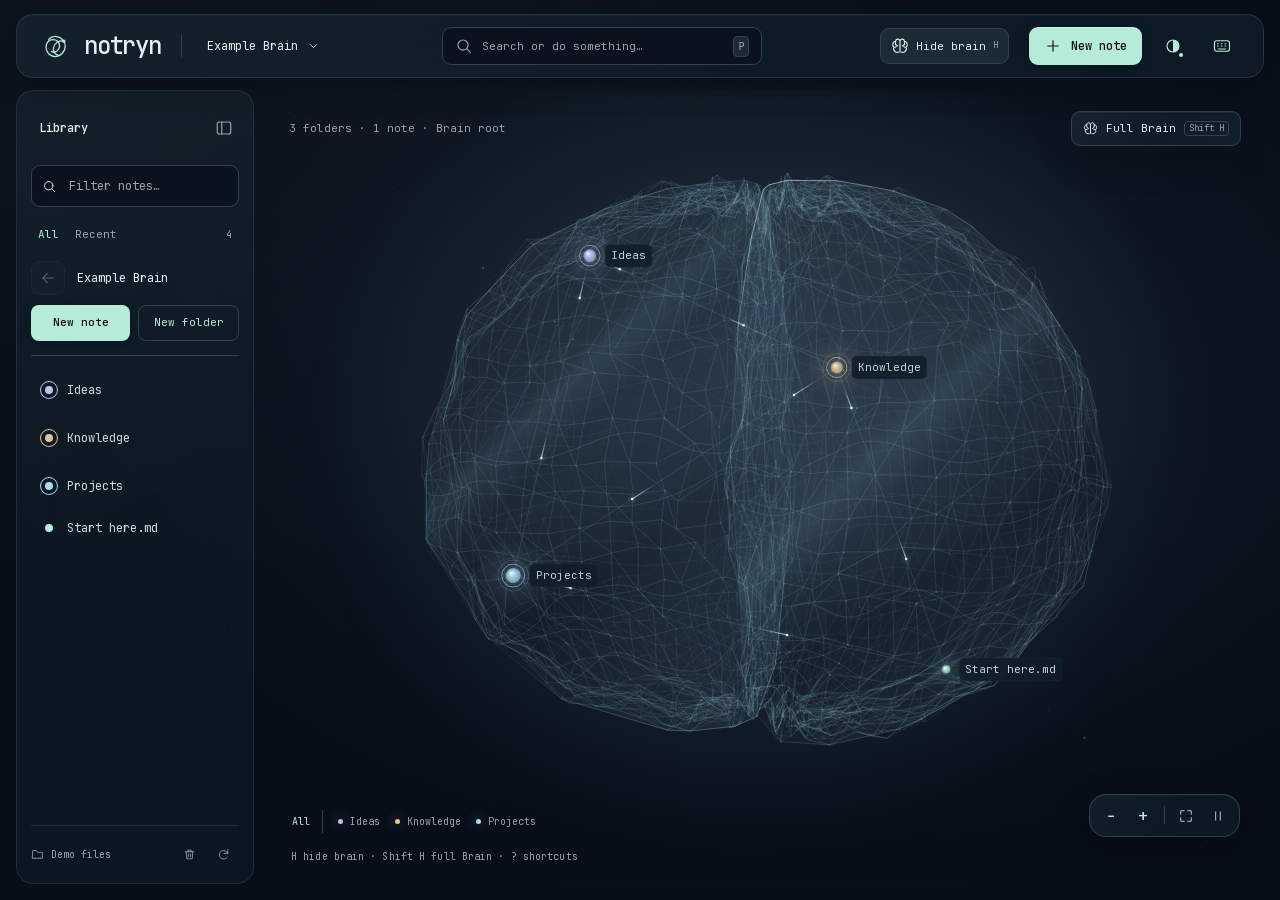
==== commit a22653f8: "Sync site with beta.9" ====
--- a/demo/index.html
+++ b/demo/index.html
@@ -86,7 +86,7 @@
  <label>Text<input id="link-label" autocomplete="off" placeholder="Text to display"></label>
  <label>Link to<input id="link-address" autocomplete="off" placeholder="Paste a URL or find a note…"></label>
  <div id="link-notes" class="link-notes" aria-label="Link to a note"></div><p id="link-error" class="form-error" role="alert" hidden></p>
- <div class="dialog-actions"><button id="remove-link" type="button" class="secondary" hidden>Remove link</button><button type="button" class="secondary" data-close>Cancel</button><button class="primary" type="submit">Apply link</button></div>
+ <div class="dialog-actions"><button id="open-link-note" type="button" class="secondary" hidden>Open note</button><button id="remove-link" type="button" class="secondary" hidden>Remove link</button><button type="button" class="secondary" data-close>Cancel</button><button class="primary" type="submit">Apply link</button></div>
 </form></dialog>
 <p id="visual-writing-help" class="sr-only">Write normally. Control or Command plus B makes text bold; I makes italic; K opens links; Z undoes. Control or Command plus S saves, Enter previews. Escape then Shift F opens formatting; Escape then P finds every command. Tab moves between controls.</p>
 </body></html>
--- a/demo/style.css
+++ b/demo/style.css
@@ -31,3 +31,7 @@
 @media(max-width:900px){.graph-keyboard-status{left:18px;top:55px;max-width:calc(100% - 36px)}}
 
 .shortcut-alias{display:block;color:var(--muted);font-size:10px;font-weight:400;margin-top:4px;line-height:1.7}
+
+/* Electron uses the quiet spaces in the top bar to move its frameless macOS window. */
+.topbar{-webkit-app-region:drag}
+.topbar :is(button,input,textarea,select,a){-webkit-app-region:no-drag}
--- a/demo/editor.css
+++ b/demo/editor.css
@@ -27,7 +27,8 @@
 .format-toolbar button[aria-pressed=true]{background:var(--theme-soft);color:var(--accent);box-shadow:inset 0 -2px 0 var(--accent)}
 .format-toolbar button:disabled{opacity:.28}.format-divider{height:18px;width:1px;background:var(--line);margin:0 3px}
 .link-notes{max-height:180px;overflow:auto;display:flex;flex-direction:column;border-top:1px solid var(--line);padding-top:8px;margin-top:5px}
-.link-note{justify-content:flex-start;text-align:left;padding:10px;border-radius:5px;font-size:12px;min-height:38px}
+.link-note{align-items:flex-start;flex-direction:column;justify-content:center;text-align:left;padding:9px 10px;border-radius:5px;min-height:48px;gap:2px}
+.link-note-file{font-size:12px;font-weight:500;color:var(--text);overflow-wrap:anywhere}.link-note small{font-size:9px;line-height:1.5;color:var(--muted);overflow-wrap:anywhere}
 #link-dialog{width:480px}#link-dialog .dialog-heading{margin-bottom:15px}#link-dialog label{margin:13px 0}#link-dialog .dialog-actions{margin-top:18px}
 .markdown h1{font-size:27px;font-weight:500}.markdown h4,.markdown h5,.markdown h6{color:var(--text);font-weight:500}
 @media(min-width:901px){body.note-focus .ProseMirror{max-width:850px;margin-inline:auto;padding:40px 45px 100px}}
--- a/demo/notebook.css
+++ b/demo/notebook.css
@@ -89,3 +89,40 @@
 .folder-row .folder-toggle {
   margin-left: 0;
 }
+
+/* Short tiled windows keep controls reachable and leave room to scroll notes. */
+@media(max-width:380px){
+ .topbar .brand>span{display:none}
+ .topbar .brain-picker{min-width:0;flex:1;max-width:none}
+ .topbar .global-search{flex-shrink:0}
+}
+@media(max-height:600px){
+ .library{overflow-y:auto;padding-block:10px}
+ .library> :not(.file-tree){flex-shrink:0}
+ .library .local-search{margin-block:8px;padding:8px 10px}
+ .library-tabs{margin-bottom:8px}
+ .file-tree{flex:1 0 76px}
+ .library-bottom{margin-top:6px;padding-top:4px}
+ .library-toolbar{gap:6px;padding-bottom:6px;margin-bottom:4px}
+}
+@media(max-width:900px) and (max-height:420px){
+ body{grid-template-rows:58px minmax(0,1fr) calc(54px + env(safe-area-inset-bottom))}
+ .topbar{height:48px}
+ .mobile-nav{height:44px;padding-block:2px}
+ .mobile-nav button{padding-block:2px}
+ .mobile-nav .icon{width:16px;height:16px}
+ .document-toolbar{min-height:46px;padding:5px 10px;flex-shrink:0}
+ .document-toolbar .primary,.document-toolbar .secondary{min-height:32px;padding-block:5px}
+ .editor-label{padding:5px 10px}
+ .editor-modes button,#format-note{padding:4px 6px}
+ .editor-bottom{padding:4px 12px;flex-shrink:0}
+ #editor{padding:8px 14px}
+ .ProseMirror{padding:12px 16px 30px}
+ .library-top{display:none}
+ .library-toolbar{flex-direction:row;align-items:center;gap:8px}
+ .library-location{flex:1;min-width:0;gap:5px}
+ .library-create{flex-shrink:0;gap:5px}
+ .library-create>button{min-height:34px;font-size:10px;padding:6px}
+ .library-location .folder-back{width:30px;height:34px;min-height:34px}
+ #library-location-name{font-size:11px}
+}
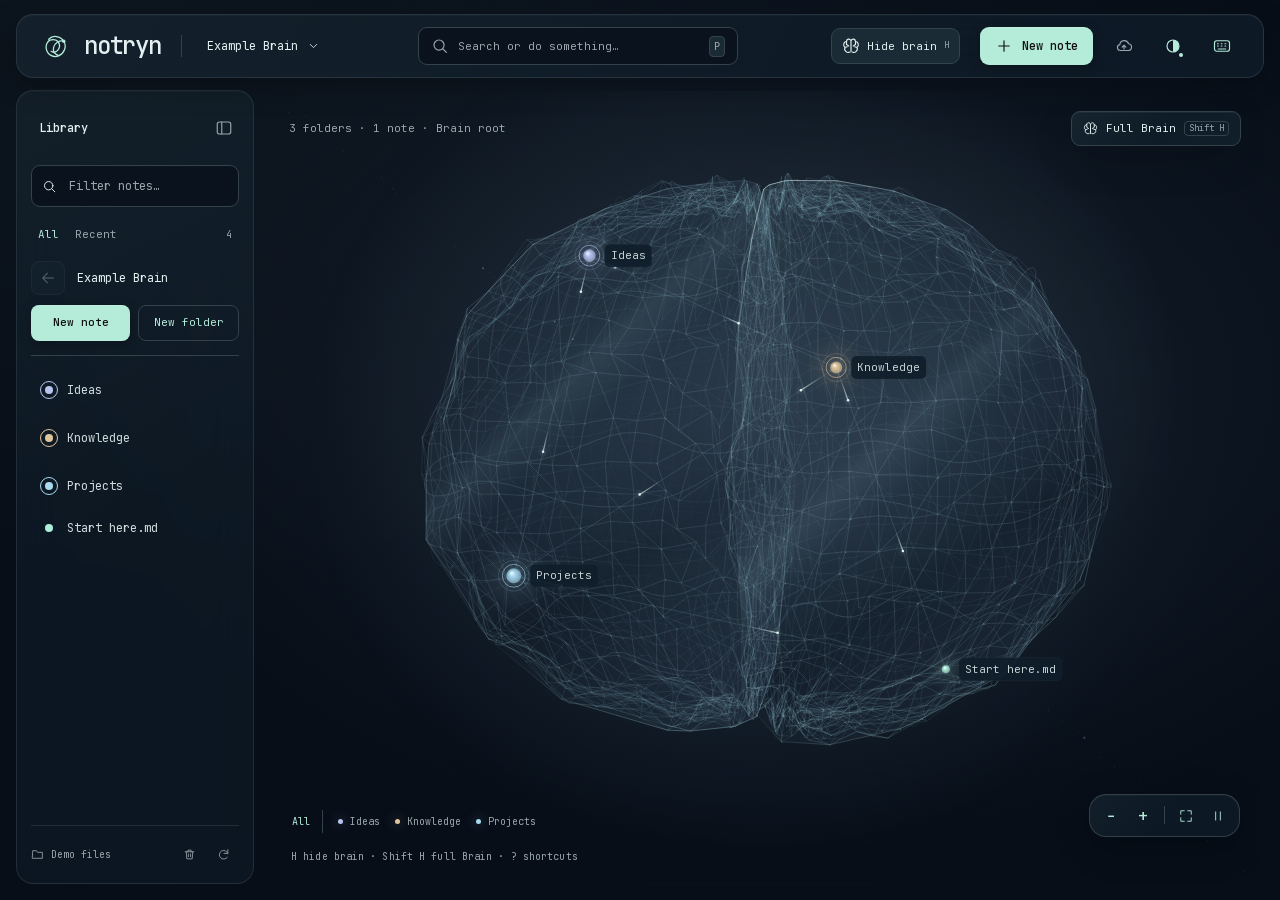
==== commit 2bc1202b: "Sync site with beta.12: GitHub Sync Adds the GitHub Sync section, guide steps, FAQ and privacy text," ====
--- a/demo/index.html
+++ b/demo/index.html
@@ -1,11 +1,11 @@
-<!doctype html><html lang="en"><head><meta charset="utf-8"><meta name="viewport" content="width=device-width,initial-scale=1,viewport-fit=cover"><meta name="theme-color" content="#080e12"><title>notryn demo · sample notes</title><meta name="robots" content="noindex,nofollow"><script src="../demo-seed.js"></script><script src="../demo-api.js"></script><link rel="icon" href="favicon.svg" type="image/svg+xml"><script src="theme-core.js"></script><link rel="stylesheet" href="style.css"><link rel="stylesheet" href="glass.css"><link rel="stylesheet" href="themes.css"><link rel="stylesheet" href="editor.css"><link rel="stylesheet" href="moves.css"><link rel="stylesheet" href="removals.css"><link rel="stylesheet" href="brains.css"><link rel="stylesheet" href="notebook.css"><link rel="stylesheet" href="brand.css"><script defer src="keyboard.js"></script><script defer src="links.js"></script><script defer src="hierarchy.js"></script><script defer src="graph.js"></script><script defer src="vendor/editor.js"></script><script defer src="app.js"></script><script defer src="moves.js"></script><script defer src="removals.js"></script><script defer src="folders.js"></script><script defer src="themes.js"></script></head>
+<!doctype html><html lang="en"><head><meta charset="utf-8"><meta name="viewport" content="width=device-width,initial-scale=1,viewport-fit=cover"><meta name="theme-color" content="#080e12"><title>notryn demo · sample notes</title><meta name="robots" content="noindex,nofollow"><script src="../demo-seed.js"></script><script src="../demo-api.js"></script><link rel="icon" href="favicon.svg" type="image/svg+xml"><script src="theme-core.js"></script><link rel="stylesheet" href="style.css"><link rel="stylesheet" href="glass.css"><link rel="stylesheet" href="themes.css"><link rel="stylesheet" href="editor.css"><link rel="stylesheet" href="moves.css"><link rel="stylesheet" href="removals.css"><link rel="stylesheet" href="brains.css"><link rel="stylesheet" href="notebook.css"><link rel="stylesheet" href="brand.css"><link rel="stylesheet" href="sync.css"><script defer src="keyboard.js"></script><script defer src="links.js"></script><script defer src="hierarchy.js"></script><script defer src="graph.js"></script><script defer src="vendor/editor.js"></script><script defer src="app.js"></script><script defer src="moves.js"></script><script defer src="removals.js"></script><script defer src="folders.js"></script><script defer src="themes.js"></script><script defer src="sync.js"></script></head>
 <body data-mobile="map">
 <header class="topbar">
  <button class="brand" id="home-button" aria-label="Home"><svg class="logo" aria-hidden="true" viewBox="0 0 64 64"><path d="M18 17C26 8 42 10 49 21C56 32 50 46 39 51C28 56 15 49 13 37C11 26 17 18 27 18C37 18 43 27 39 36C36 43 28 46 23 42"/><path d="M49 21C40 19 30 25 28 34C26 42 31 48 39 51"/><circle cx="49" cy="21" r="3.5"/></svg><span>notryn</span></button>
  <span class="top-separator"></span><button id="brain-picker" class="brain-picker" aria-label="Choose a Brain"><span id="brain-name">Your Brains</span><svg class="icon"><use href="icons.svg#down"/></svg></button>
  <button id="open-command" class="global-search" aria-label="Search notes and commands"><svg class="icon"><use href="icons.svg#search"/></svg><span>Search or do something…</span><kbd class="mod">P</kbd></button>
  <button id="toggle-brain" class="secondary brain-visibility" aria-label="Hide brain" aria-pressed="true" title="Hide brain (H)"><svg class="icon"><use href="icons.svg#brain"/></svg><span>Hide brain</span><kbd>H</kbd></button>
- <div class="top-actions"><button id="new-note" class="primary" title="New note"><svg class="icon"><use href="icons.svg#plus"/></svg><span>New note</span></button><button id="open-themes" class="icon-button" aria-label="Themes" title="Themes"><svg class="icon"><use href="icons.svg#theme"/></svg></button><button id="open-shortcuts" class="icon-button" aria-label="Commands and shortcuts" title="Commands and shortcuts"><svg class="icon"><use href="icons.svg#keyboard"/></svg></button></div>
+ <div class="top-actions"><button id="new-note" class="primary" title="New note"><svg class="icon"><use href="icons.svg#plus"/></svg><span>New note</span></button><button id="open-sync" class="icon-button sync-button" aria-label="GitHub Sync" title="Sync across computers with GitHub" data-sync="off"><svg class="icon"><use href="icons.svg#cloud"/></svg><span class="sync-dot" aria-hidden="true"></span></button><button id="open-themes" class="icon-button" aria-label="Themes" title="Themes"><svg class="icon"><use href="icons.svg#theme"/></svg></button><button id="open-shortcuts" class="icon-button" aria-label="Commands and shortcuts" title="Commands and shortcuts"><svg class="icon"><use href="icons.svg#keyboard"/></svg></button></div>
 </header>
 <div class="workspace">
  <aside class="library" id="library"><div class="library-top"><span>Library</span><button id="sidebar-close" class="icon-button" aria-label="Collapse library"><svg class="icon"><use href="icons.svg#sidebar"/></svg></button></div>
@@ -22,7 +22,7 @@
  <main class="universe">
   <canvas id="graph" tabindex="0" aria-describedby="graph-keyboard-help" aria-label="Interactive Brain of folders and notes. Drag to rotate; scroll to zoom. The same items are available in the library."></canvas><span id="graph-keyboard-help" class="sr-only">Arrow keys rotate. Plus and minus zoom. Zero resets the view. Space pauses. J and K browse items; Enter opens a folder or note. Tab leaves the Brain.</span><output id="graph-status" class="graph-keyboard-status" aria-live="polite" hidden></output>
   <div class="universe-top"><div><button id="sidebar-open" class="icon-button" aria-label="Show library"><svg class="icon"><use href="icons.svg#sidebar"/></svg></button><span id="graph-summary">Your space to think</span></div><button id="full-brain" class="secondary" aria-label="Show Brain root" title="Return to the Brain root and center it (Shift H)" disabled><svg class="icon"><use href="icons.svg#brain"/></svg><span>Full Brain</span><kbd>Shift H</kbd></button></div>
-  <div id="welcome" class="welcome"><svg class="welcome-symbol" aria-hidden="true" viewBox="0 0 64 64"><path d="M18 17C26 8 42 10 49 21C56 32 50 46 39 51C28 56 15 49 13 37C11 26 17 18 27 18C37 18 43 27 39 36C36 43 28 46 23 42"/><path d="M49 21C40 19 30 25 28 34C26 42 31 48 39 51"/><circle cx="49" cy="21" r="3.5"/></svg><h1>Space for<br>what comes next.</h1><p>Your notes. Your connections.<br>A place to think.</p><div><button class="primary large" id="welcome-create">Create a Brain <span>↗</span></button><button class="secondary large" id="welcome-open">Open a folder</button></div></div>
+  <div id="welcome" class="welcome"><svg class="welcome-symbol" aria-hidden="true" viewBox="0 0 64 64"><path d="M18 17C26 8 42 10 49 21C56 32 50 46 39 51C28 56 15 49 13 37C11 26 17 18 27 18C37 18 43 27 39 36C36 43 28 46 23 42"/><path d="M49 21C40 19 30 25 28 34C26 42 31 48 39 51"/><circle cx="49" cy="21" r="3.5"/></svg><h1>Space for<br>what comes next.</h1><p>Your notes. Your connections.<br>A place to think.</p><div><button class="primary large" id="welcome-create">Create a Brain <span>↗</span></button><button class="secondary large" id="welcome-open">Open a folder</button></div><button id="welcome-sync" class="welcome-sync"><svg class="icon"><use href="icons.svg#cloud"/></svg>Using Notryn on another computer? Sync your Brain with GitHub</button></div>
   <div id="empty-brain" class="empty-brain" hidden><h2>One idea is a beginning.</h2><p>Create your first note. Connections follow.</p><button id="empty-create" class="primary">Create note <span>+</span></button></div>
   <div class="universe-bottom"><div id="legend" class="legend"></div><div class="graph-tools"><button id="zoom-out" aria-label="Zoom out">−</button><button id="zoom-in" aria-label="Zoom in">+</button><span></span><button id="fit" aria-label="Center brain" title="Center brain (0). Use Full Brain to clear filters."><svg class="icon"><use href="icons.svg#expand"/></svg></button><button id="motion" aria-label="Pause motion" title="Motion"><svg class="icon"><use href="icons.svg#pause"/></svg></button></div></div>
   <span id="graph-hint" class="graph-hint">H hide brain · Shift H full Brain · ? shortcuts</span>
@@ -37,9 +37,27 @@
  </section>
 </div>
 <nav class="mobile-nav" aria-label="Navigation"><button data-mobile="map" class="active"><svg class="icon"><use href="icons.svg#graph"/></svg>Brain</button><button data-mobile="notes"><svg class="icon"><use href="icons.svg#note"/></svg>Notes</button></nav>
+<dialog id="sync-dialog" class="form-dialog" aria-labelledby="sync-title"><div class="dialog-heading"><div><h2 id="sync-title">Sync with GitHub</h2><p>Keep a Brain the same on every computer. Notes go to a private GitHub repository you own, never to Notryn.</p></div><button class="icon-button" data-close aria-label="Close GitHub Sync"><svg class="icon"><use href="icons.svg#close"/></svg></button></div>
+ <div id="sync-body">
+ <section id="sync-locked" class="sync-locked" hidden><div><strong>Unlock GitHub Sync</strong><p id="sync-locked-text">GitHub Sync is a paid feature. Choose a plan, then paste the license key you receive by email.</p></div><div id="sync-plans" class="sync-plans"></div><form id="sync-license-form" class="sync-inline"><input id="sync-license" aria-label="License key" placeholder="NTRN1…" autocomplete="off" spellcheck="false"><button class="secondary" id="sync-license-submit">Activate</button></form></section>
+ <p id="sync-git" class="sync-notice" role="status" hidden></p>
+ <section class="sync-step" id="sync-account-step"><div class="sync-step-head"><span class="sync-number">1</span><div><strong>Connect your GitHub account</strong><small id="sync-account-state">Needed once on each computer.</small></div></div>
+  <form id="sync-account-form"><ol class="sync-guide"><li><a href="https://github.com/new?name=notryn-brain&amp;visibility=private&amp;description=My%20Notryn%20Brain" target="_blank" rel="noopener noreferrer">Create a private repository<svg class="icon"><use href="icons.svg#external"/></svg></a><span>Any name. Leave it empty, without a README. Skip this on your second computer.</span></li><li><a href="https://github.com/settings/personal-access-tokens/new?name=Notryn%20Sync&amp;description=Lets%20Notryn%20sync%20my%20Brain&amp;expires_in=365&amp;contents=write" target="_blank" rel="noopener noreferrer">Create a fine-grained token<svg class="icon"><use href="icons.svg#external"/></svg></a><span>Repository access: <b>Only select repositories</b> → your Brain repository. Permission: <b>Contents · Read and write</b>. Nothing else.</span></li><li><span class="sync-guide-title">Paste the token</span><span id="sync-storage">It is stored in this computer's secure credential store and only sent to GitHub.</span></li></ol>
+  <label class="sync-inline"><input id="sync-token" type="password" aria-label="GitHub access token" placeholder="github_pat_…" autocomplete="off" spellcheck="false" maxlength="300"><button id="sync-connect" class="primary">Connect</button></label></form>
+  <div id="sync-account-done" class="sync-account" hidden><svg class="icon"><use href="icons.svg#lock"/></svg><span id="sync-login"></span><button id="sync-disconnect" class="secondary">Disconnect</button></div></section>
+ <section class="sync-step" id="sync-brain-step"><div class="sync-step-head"><span class="sync-number">2</span><div><strong id="sync-brain-title">Choose the repository</strong><small id="sync-brain-state">Use the same repository on every computer.</small></div></div>
+  <div id="sync-no-brain" class="sync-notice" hidden><span>Create or open a Brain first. On a new computer, create an empty Brain and choose your existing repository: your notes arrive on the first sync.</span><button id="sync-create-brain" class="secondary">Create a Brain</button></div>
+  <form id="sync-brain-form"><label>Repository<input id="sync-repo" placeholder="your-name/notryn-brain" autocomplete="off" spellcheck="false" maxlength="200"></label>
+   <div class="sync-options"><label>Sync automatically<select id="sync-interval"><option value="0">Only when I ask</option><option value="5">Every 5 minutes</option><option value="10">Every 10 minutes</option><option value="15">Every 15 minutes</option><option value="30">Every 30 minutes</option><option value="60">Every hour</option></select></label><label class="sync-check"><input id="sync-on-open" type="checkbox" checked><span>Sync when Notryn opens</span></label></div>
+   <label id="sync-public-wrap" class="sync-check sync-public" hidden><input id="sync-public" type="checkbox"><span>This repository is <b>public</b>. I understand anyone can read these notes.</span></label>
+   <p class="form-help">If two computers change the same note, Notryn keeps this computer's version and saves the other as a “GitHub copy” next to it. Nothing is lost.</p></form>
+  <div id="sync-status" class="sync-status" hidden><div><span id="sync-status-dot" class="sync-dot" aria-hidden="true"></span><span id="sync-status-text" role="status"></span></div><button id="sync-stop" class="secondary">Stop syncing</button></div></section>
+ <p id="sync-error" class="form-error" role="alert" hidden></p>
+ </div>
+ <div class="dialog-actions"><button class="secondary" type="button" data-close>Close</button><button id="sync-save" class="primary">Start syncing</button></div></dialog>
 <dialog id="theme-dialog" aria-labelledby="theme-title"><div class="dialog-heading theme-heading"><div><h2 id="theme-title">Make space your own.</h2><p>Same thoughts. A different atmosphere.</p></div><button class="icon-button" data-close aria-label="Close themes"><svg class="icon"><use href="icons.svg#close"/></svg></button></div><div id="theme-list" role="listbox" tabindex="0" aria-label="Themes" aria-describedby="theme-status"></div><div class="theme-footer"><p id="theme-status" role="status"></p><div class="theme-keys"><span><kbd>↑ ↓</kbd> choose</span><span><kbd>Enter</kbd> apply</span><span><kbd>Esc</kbd> cancel</span></div></div></dialog>
 <dialog id="command-dialog" class="command-dialog"><div class="command-search"><svg class="icon"><use href="icons.svg#search"/></svg><input id="command-input" aria-label="Search notes and commands" placeholder="A note, an action, an idea…" autocomplete="off"><button class="key-close" data-close>esc</button></div><div id="commands" class="commands" role="listbox" aria-label="Results"></div><div class="command-footer"><span>↑ ↓ navigate</span><span>↵ open</span><span>esc close</span></div></dialog>
-<dialog id="brains-dialog" class="form-dialog brain-hub" aria-labelledby="brains-title"><div class="dialog-heading brain-hub-heading"><div><h2 id="brains-title">Your Brains</h2><p>Choose a space or begin a new one.</p></div><button class="icon-button" data-close aria-label="Close"><svg class="icon"><use href="icons.svg#close"/></svg></button></div><div id="brain-actions" class="brain-actions"><button id="add-new-brain" class="brain-action"><span class="brain-action-symbol"><svg class="icon"><use href="icons.svg#brain"/></svg></span><span><strong>Create a Brain</strong><small>Start with a new local folder.</small></span><kbd>C</kbd></button><button id="add-existing-brain" class="brain-action"><span class="brain-action-symbol"><svg class="icon"><use href="icons.svg#folder"/></svg></span><span><strong>Open a folder</strong><small>Connect Markdown files you already have.</small></span><kbd>O</kbd></button></div><p id="brains-preview-note" class="brain-preview-note" hidden><svg class="icon"><use href="icons.svg#lock"/></svg><span>This private preview is read-only. Create and manage Brains in the local app.</span></p><div class="brain-list-heading"><span>Connected Brains</span><span id="brain-count"></span></div><div id="brain-list"></div><button id="brains-removed" class="brains-recovery"><svg class="icon"><use href="icons.svg#trash"/></svg>Removed items</button></dialog>
+<dialog id="brains-dialog" class="form-dialog brain-hub" aria-labelledby="brains-title"><div class="dialog-heading brain-hub-heading"><div><h2 id="brains-title">Your Brains</h2><p>Choose a space or begin a new one.</p></div><button class="icon-button" data-close aria-label="Close"><svg class="icon"><use href="icons.svg#close"/></svg></button></div><div id="brain-actions" class="brain-actions"><button id="add-new-brain" class="brain-action"><span class="brain-action-symbol"><svg class="icon"><use href="icons.svg#brain"/></svg></span><span><strong>Create a Brain</strong><small>Start with a new local folder.</small></span><kbd>C</kbd></button><button id="add-existing-brain" class="brain-action"><span class="brain-action-symbol"><svg class="icon"><use href="icons.svg#folder"/></svg></span><span><strong>Open a folder</strong><small>Connect Markdown files you already have.</small></span><kbd>O</kbd></button></div><p id="brains-preview-note" class="brain-preview-note" hidden><svg class="icon"><use href="icons.svg#lock"/></svg><span>This private preview is read-only. Create and manage Brains in the local app.</span></p><button id="brains-sync" class="brains-sync"><span class="brain-action-symbol"><svg class="icon"><use href="icons.svg#cloud"/></svg></span><span><strong>Use your Brains on every computer</strong><small id="brains-sync-detail">Sync with a private GitHub repository you own.</small></span><svg class="icon"><use href="icons.svg#chevron"/></svg></button><div class="brain-list-heading"><span>Connected Brains</span><span id="brain-count"></span></div><div id="brain-list"></div><button id="brains-removed" class="brains-recovery"><svg class="icon"><use href="icons.svg#trash"/></svg>Removed items</button></dialog>
 <dialog id="brain-form-dialog" class="form-dialog"><form id="brain-form"><div class="dialog-heading"><h2 id="brain-form-title">Create a Brain</h2><button class="icon-button" type="button" data-close aria-label="Close"><svg class="icon"><use href="icons.svg#close"/></svg></button></div><label>Name<input id="brain-form-name" required maxlength="80" placeholder="Ideas, projects, life…" autocomplete="off"></label><label><span id="brain-form-path-label">Create inside</span><span class="path-field"><input id="brain-form-path" required placeholder="Choose where to save this Brain…" autocomplete="off" maxlength="32768"><button id="browse-folders" type="button" class="secondary path-browse" aria-label="Choose a location" title="Choose a location"><svg class="icon"><use href="icons.svg#folder"/></svg><span>Choose</span></button></span></label><p id="brain-form-destination" class="brain-destination" aria-live="polite" hidden><span>Brain folder</span><code></code></p><div id="connect-access" hidden><label>Access<select id="brain-form-access"><option value="read">Read-only</option><option value="write">Read and write</option></select></label></div><p id="brain-form-help" class="form-help">Choose where this folder will live. Your notes stay there.</p><p class="form-error" role="alert" hidden></p><div class="dialog-actions"><button class="secondary" type="button" data-close>Cancel</button><button class="primary" id="brain-submit" disabled>Create Brain</button></div></form></dialog>
 <dialog id="brain-access-dialog" class="form-dialog" aria-labelledby="brain-access-title"><form id="brain-access-form"><div class="dialog-heading"><div><h2 id="brain-access-title">Brain access</h2><p id="brain-access-name"></p></div><button id="brain-access-close" class="icon-button" type="button" aria-label="Close"><svg class="icon"><use href="icons.svg#close"/></svg></button></div><div class="brain-access-location"><span>Folder on this device</span><code id="brain-access-path"></code></div><fieldset class="brain-access-options"><legend>Choose access</legend><label><input type="radio" name="brain-access" value="read"><span><strong>Read-only</strong><small>View notes and connections without changing files.</small></span></label><label><input type="radio" name="brain-access" value="write"><span><strong>Read and write</strong><small>Create, edit, move and remove Markdown files.</small></span></label></fieldset><p id="brain-access-help" class="brain-access-help"></p><p id="brain-access-error" class="form-error" role="alert" hidden></p><div class="dialog-actions"><button id="brain-access-cancel" class="secondary" type="button">Cancel</button><button id="brain-access-submit" class="primary">Save access</button></div></form></dialog>
 <dialog id="create-dialog" class="form-dialog"><form id="create-form"><div class="dialog-heading"><h2 id="create-title">New note</h2><button type="button" class="icon-button" data-close aria-label="Close"><svg class="icon"><use href="icons.svg#close"/></svg></button></div><label id="create-name-label">Name<input id="create-name" required maxlength="120" placeholder="The beginning of an idea" autocomplete="off"></label><label>Folder<select id="create-folder"><option value="">Brain root</option></select></label><p class="form-error" role="alert" hidden></p><div class="dialog-actions"><button type="button" class="secondary" data-close>Cancel</button><button id="create-submit" class="primary">Start writing</button></div></form></dialog>
--- a/demo/themes.css
+++ b/demo/themes.css
@@ -62,6 +62,30 @@
 html[data-theme="command"] .topbar,html[data-theme="command"] .graph-tools{border-top-color:var(--theme-edge)}
 html[data-theme="command"] .library{border-color:var(--line)}
 html[data-theme="matrix"] .brand .logo{filter:drop-shadow(0 0 8px var(--theme-primary))}
+/* Jarvis is an original glass cockpit: quiet writing surfaces around one reactor dial. */
+html[data-theme="jarvis"]{--jarvis-glass:#0719239c;--jarvis-glass-deep:#031019d9;--jarvis-edge:#48dfff55;--jarvis-corner:#a8f3ffb8}
+html[data-theme="jarvis"] body{background:radial-gradient(circle at 62% 44%,#48dfff1a,transparent 32%),radial-gradient(ellipse at 18% -8%,#207fc24a,transparent 54%),radial-gradient(ellipse at 105% 105%,#0c749639,transparent 42%),linear-gradient(135deg,#01050a,#04121c 52%,#02070d)}
+html[data-theme="jarvis"] .topbar,html[data-theme="jarvis"] .library,html[data-theme="jarvis"] .document,html[data-theme="jarvis"] body[data-note-side="left"] .document,html[data-theme="jarvis"] .agent,html[data-theme="jarvis"] .mobile-nav,html[data-theme="jarvis"] dialog{background:linear-gradient(90deg,var(--jarvis-corner),var(--jarvis-corner)) left top/42px 1px no-repeat,linear-gradient(var(--jarvis-corner),var(--jarvis-corner)) left top/1px 42px no-repeat,linear-gradient(270deg,var(--jarvis-corner),var(--jarvis-corner)) right bottom/42px 1px no-repeat,linear-gradient(0deg,var(--jarvis-corner),var(--jarvis-corner)) right bottom/1px 42px no-repeat,linear-gradient(125deg,#48dfff1c,transparent 34%,#208acb0d 72%,transparent),var(--jarvis-glass);border:1px solid var(--jarvis-edge);border-radius:1px;clip-path:polygon(0 13px,13px 0,calc(100% - 27px) 0,100% 27px,100% calc(100% - 13px),calc(100% - 13px) 100%,27px 100%,0 calc(100% - 27px));box-shadow:inset 0 1px 0 #d9f7ff20,inset 0 0 48px #48dfff08;filter:drop-shadow(0 18px 36px #0009);backdrop-filter:blur(30px) saturate(145%);-webkit-backdrop-filter:blur(30px) saturate(145%)}
+html[data-theme="jarvis"] .topbar{background-color:#061722b3;border-color:#6be6ff62;box-shadow:inset 0 1px 0 #dcfaff28,inset 0 -1px 22px #208acb0e;filter:drop-shadow(0 12px 24px #0008)}
+html[data-theme="jarvis"] .library{background-color:#04131eb8}
+html[data-theme="jarvis"] .document,html[data-theme="jarvis"] body[data-note-side="left"] .document{background-color:#06151fc7}
+html[data-theme="jarvis"] .universe{isolation:isolate;border:1px solid #48dfff30;border-radius:1px;background:radial-gradient(circle at 50% 49%,#28cfff1f,transparent 23%),linear-gradient(#48dfff0a 1px,transparent 1px),linear-gradient(90deg,#48dfff0a 1px,transparent 1px),linear-gradient(145deg,#01070d,#051927 54%,#020b12);background-size:auto,42px 42px,42px 42px,auto;box-shadow:inset 0 0 90px #000b,inset 0 0 34px #48dfff0a}
+html[data-theme="jarvis"] .universe::before{content:'';position:absolute;left:50%;top:50%;width:min(54vw,620px);aspect-ratio:1;border-radius:50%;pointer-events:none;opacity:.42;transform:translate(-50%,-50%);background:repeating-conic-gradient(from 4deg,#48dfff 0 1deg,transparent 1deg 8deg);-webkit-mask:radial-gradient(circle,transparent 0 27%,#000 27.4% 28.2%,transparent 28.6% 37%,#000 37.4% 38.1%,transparent 38.5% 47%,#000 47.4% 48.4%,transparent 48.8%);mask:radial-gradient(circle,transparent 0 27%,#000 27.4% 28.2%,transparent 28.6% 37%,#000 37.4% 38.1%,transparent 38.5% 47%,#000 47.4% 48.4%,transparent 48.8%);animation:jarvis-telemetry 34s linear infinite;filter:drop-shadow(0 0 12px #48dfff55)}
+html[data-theme="jarvis"] .universe::after{content:'';position:absolute;inset:0;pointer-events:none;opacity:.34;background:linear-gradient(90deg,#48dfff8c 0 22px,transparent 22px) 18px 18px/78px 1px no-repeat,linear-gradient(#48dfff8c 0 22px,transparent 22px) 18px 18px/1px 78px no-repeat,linear-gradient(270deg,#48dfff66 0 22px,transparent 22px) calc(100% - 18px) calc(100% - 18px)/78px 1px no-repeat,linear-gradient(0deg,#48dfff66 0 22px,transparent 22px) calc(100% - 18px) calc(100% - 18px)/1px 78px no-repeat,repeating-linear-gradient(180deg,transparent 0 7px,#48dfff08 8px,transparent 9px)}
+html[data-theme="jarvis"] #graph{position:relative;z-index:1}html[data-theme="jarvis"] .universe-top,html[data-theme="jarvis"] .universe-bottom,html[data-theme="jarvis"] .graph-hint{z-index:2}
+html[data-theme="jarvis"] .library-top,html[data-theme="jarvis"] .library-tabs,html[data-theme="jarvis"] #graph-summary,html[data-theme="jarvis"] .note-path,html[data-theme="jarvis"] .editor-label{letter-spacing:.1em;text-transform:uppercase}
+html[data-theme="jarvis"] .global-search,html[data-theme="jarvis"] .local-search,html[data-theme="jarvis"] .path-field,html[data-theme="jarvis"] .form-dialog input,html[data-theme="jarvis"] .form-dialog select,html[data-theme="jarvis"] #ask-form{background:linear-gradient(110deg,#48dfff0d,transparent 54%),#020c14a8;border-color:#48dfff38;box-shadow:inset 0 1px 10px #0008,inset 0 1px 0 #d9f7ff0c;border-radius:2px}
+html[data-theme="jarvis"] .primary{background:linear-gradient(135deg,#b9f7ff,#48dfff 58%,#4a9fe6);color:#001017;box-shadow:inset 0 1px 0 #fff9,0 0 22px #48dfff32;border-radius:2px}
+html[data-theme="jarvis"] .secondary{background:linear-gradient(120deg,#48dfff10,transparent),#0617228f;border-color:#48dfff3d;border-radius:2px}
+html[data-theme="jarvis"] .top-actions>.icon-button,html[data-theme="jarvis"] .icon-button:hover{border-color:#48dfff38;background:#48dfff08;border-radius:2px}
+html[data-theme="jarvis"] .tree-row{border:1px solid transparent;border-radius:1px}
+html[data-theme="jarvis"] .tree-row:hover{border-color:#48dfff1f;background:linear-gradient(90deg,#48dfff0d,transparent)}
+html[data-theme="jarvis"] .tree-row.active{border-color:#48dfff42;background:linear-gradient(90deg,#48dfff25,transparent 88%);box-shadow:inset 2px 0 0 var(--accent),inset 0 0 28px #48dfff0d;color:#eaffff}
+html[data-theme="jarvis"] .document-toolbar,html[data-theme="jarvis"] .library-bottom,html[data-theme="jarvis"] .editor-bottom,html[data-theme="jarvis"] .theme-footer{border-color:#48dfff2e;background:linear-gradient(90deg,#48dfff09,transparent)}
+html[data-theme="jarvis"] .graph-tools{background:linear-gradient(135deg,#48dfff18,transparent 48%),#04131eba;border-color:#48dfff62;border-radius:1px;clip-path:polygon(0 8px,8px 0,calc(100% - 14px) 0,100% 14px,100% calc(100% - 8px),calc(100% - 8px) 100%,14px 100%,0 calc(100% - 14px));box-shadow:inset 0 1px 0 #d9f7ff18,0 0 30px #48dfff18;backdrop-filter:blur(24px) saturate(145%);-webkit-backdrop-filter:blur(24px) saturate(145%)}
+html[data-theme="jarvis"] .toast,html[data-theme="jarvis"] .graph-keyboard-status{background:#051824e8;border-color:#48dfff66;border-radius:1px;box-shadow:inset 0 0 28px #48dfff0d,0 0 34px #000b;backdrop-filter:blur(24px);-webkit-backdrop-filter:blur(24px)}
+html[data-theme="jarvis"] .brand{letter-spacing:-.7px;text-shadow:0 0 18px #48dfff24}html[data-theme="jarvis"] .brand .logo,html[data-theme="jarvis"] .welcome-symbol{filter:drop-shadow(0 0 13px #48dfffa8)}
+@keyframes jarvis-telemetry{to{transform:translate(-50%,-50%) rotate(360deg)}}
 /* A compact appearance button remains reachable by touch, including on mobile. */
 #open-themes{position:relative}#open-themes:after{content:'';position:absolute;right:7px;bottom:6px;width:4px;height:4px;border-radius:50%;background:var(--accent)}
 #theme-dialog{width:580px;padding:0;overflow:hidden}
@@ -89,9 +113,13 @@
  #theme-list{padding:3px 10px 10px;max-height:57dvh}.theme-option{padding:10px;gap:12px;min-height:74px}.theme-option small{font-size:10px}
  .theme-mini{width:54px;height:42px;padding:7px;gap:4px}.theme-mini:before{width:8px}.theme-mini:after{width:23px;height:23px}
  .theme-footer{padding:14px 20px 17px}.theme-keys{font-size:9px;gap:16px}
+ html[data-theme="jarvis"] .universe::before{width:min(92vw,620px);opacity:.34}
+ html[data-theme="jarvis"] .topbar,html[data-theme="jarvis"] .library,html[data-theme="jarvis"] .document,html[data-theme="jarvis"] body[data-note-side="left"] .document,html[data-theme="jarvis"] .agent,html[data-theme="jarvis"] .mobile-nav{clip-path:polygon(0 9px,9px 0,calc(100% - 18px) 0,100% 18px,100% calc(100% - 9px),calc(100% - 9px) 100%,18px 100%,0 calc(100% - 18px));backdrop-filter:blur(24px) saturate(135%);-webkit-backdrop-filter:blur(24px) saturate(135%)}
 }
 @media(max-width:380px){.topbar{gap:5px}.brain-picker{max-width:75px}.brand{font-size:20px}.brand .logo{width:23px;height:23px}}
 @media(prefers-reduced-transparency:reduce){.topbar,.library,.document,.agent,dialog,.mobile-nav,.graph-tools{background:var(--panel);backdrop-filter:none;-webkit-backdrop-filter:none}}
+@media(prefers-reduced-transparency:reduce){html[data-theme="jarvis"] .topbar,html[data-theme="jarvis"] .library,html[data-theme="jarvis"] .document,html[data-theme="jarvis"] .agent,html[data-theme="jarvis"] dialog,html[data-theme="jarvis"] .mobile-nav,html[data-theme="jarvis"] .graph-tools{background:#071923;backdrop-filter:none;-webkit-backdrop-filter:none}}
+@media(prefers-reduced-motion:reduce){html[data-theme="jarvis"] .universe::before{animation:none}}
 @media(prefers-contrast:more){.topbar,.library,.document,.agent,dialog,.mobile-nav,.graph-tools{background:var(--panel);border-color:var(--muted)}.tree-row,.graph-hint,#graph-summary,.library-bottom{color:var(--text)}}
 
 .keyboard-preference{padding:18px 28px 10px;border-bottom:1px solid var(--line)}
--- a/demo/sync.css
+++ b/demo/sync.css
@@ -0,0 +1,75 @@
+/* GitHub Sync: two calm steps, a status line and a small topbar signal. */
+.sync-button{position:relative}
+.sync-dot{width:7px;height:7px;border-radius:50%;background:var(--muted);flex-shrink:0}
+.sync-button .sync-dot{position:absolute;right:5px;top:5px;width:6px;height:6px;border:1px solid var(--bg);display:none}
+.sync-button[data-sync=on] .sync-dot,.sync-button[data-sync=syncing] .sync-dot,.sync-button[data-sync=error] .sync-dot{display:block}
+.sync-button[data-sync=on] .sync-dot,.sync-dot[data-state=ok]{background:var(--accent);box-shadow:0 0 8px var(--accent)}
+.sync-button[data-sync=syncing] .sync-dot,.sync-dot[data-state=syncing]{background:var(--amber);animation:sync-pulse 1s ease-in-out infinite alternate}
+.sync-button[data-sync=error] .sync-dot,.sync-dot[data-state=error]{background:var(--theme-error,#e2b8a6)}
+.sync-button[data-sync=off]{color:var(--muted)}
+@keyframes sync-pulse{to{opacity:.35}}
+@media(prefers-reduced-motion:reduce){.sync-button[data-sync=syncing] .sync-dot,.sync-dot[data-state=syncing]{animation:none}}
+
+#sync-dialog{width:600px;padding:26px 28px}
+#sync-dialog[open]{display:flex;flex-direction:column}
+#sync-dialog .dialog-heading{align-items:flex-start;margin-bottom:18px}
+#sync-dialog .dialog-heading p{margin:6px 0 0;color:var(--muted);font-size:10px;line-height:1.75;max-width:460px}
+#sync-body{overflow:auto;min-height:0;margin:0 -6px;padding:0 6px}
+#sync-dialog .dialog-actions{margin-top:20px;flex-shrink:0}
+.sync-step{border:1px solid var(--line);border-radius:11px;padding:16px 17px;background:var(--theme-field,#0b1617);margin-bottom:12px}
+.sync-step.waiting{opacity:.55}
+.sync-step-head{display:flex;align-items:flex-start;gap:12px}
+.sync-step-head strong{display:block;font-size:12px;font-weight:500;color:var(--text);overflow-wrap:anywhere}
+.sync-step-head small{display:block;margin-top:4px;font-size:9px;line-height:1.6;color:var(--muted)}
+.sync-number{display:grid;place-items:center;width:24px;height:24px;flex-shrink:0;border:1px solid var(--theme-edge,var(--line));border-radius:50%;color:var(--accent);font-size:10px}
+.sync-step.done .sync-number{background:var(--accent);color:var(--bg);border-color:var(--accent)}
+.sync-guide{margin:16px 0 4px;padding:0;list-style:none;counter-reset:guide}
+.sync-guide li{position:relative;padding:0 0 12px 22px;counter-increment:guide;font-size:10px;line-height:1.7;color:var(--muted)}
+.sync-guide li:before{content:counter(guide,lower-alpha);position:absolute;left:0;top:0;color:var(--accent)}
+.sync-guide a,.sync-guide-title{display:inline-flex;align-items:center;gap:6px;color:var(--text);font-size:11px;text-decoration:none}
+.sync-guide a{color:var(--accent)}.sync-guide a:hover{text-decoration:underline;text-underline-offset:3px}
+.sync-guide a .icon{width:12px;height:12px}
+.sync-guide li>span:last-child{display:block}
+.sync-guide b,.sync-public b{color:var(--text);font-weight:500}
+#sync-dialog .sync-inline{display:flex;flex-direction:row;align-items:stretch;gap:8px;margin:4px 0 0}
+#sync-dialog .sync-inline input{flex:1}
+#sync-dialog .sync-inline button{flex-shrink:0;min-height:0}
+.sync-account{display:flex;align-items:center;gap:10px;margin-top:14px;font-size:11px;color:var(--theme-ink,var(--text));overflow-wrap:anywhere}
+.sync-account .icon{width:15px;height:15px;color:var(--accent)}
+.sync-account span{flex:1;min-width:0}
+.sync-account .secondary,.sync-status .secondary{font-size:10px;min-height:32px;padding:6px 10px;flex-shrink:0}
+#sync-brain-form>label:first-child{margin-top:16px}
+.sync-options{display:grid;grid-template-columns:1fr 1fr;gap:14px;align-items:end}
+#sync-dialog .sync-options label{margin:0}
+#sync-dialog label.sync-check{flex-direction:row;align-items:flex-start;gap:9px;margin:0;color:var(--theme-ink,var(--text));font-size:10px;line-height:1.6;cursor:pointer;padding-bottom:10px}
+#sync-dialog .sync-check input{width:16px;height:16px;min-width:16px;padding:0;margin:1px 0 0;accent-color:var(--accent)}
+#sync-dialog .sync-public{margin-top:14px;padding:11px 12px;border:1px solid var(--theme-error,#e2b8a6);border-radius:8px}
+#sync-brain-form .form-help{margin:14px 0 0;font-size:10px;line-height:1.7}
+.sync-status{display:flex;align-items:center;justify-content:space-between;gap:12px;margin-top:14px;padding-top:13px;border-top:1px solid var(--line)}
+.sync-status>div{display:flex;align-items:flex-start;gap:9px;font-size:10px;line-height:1.7;color:var(--theme-ink,var(--text));min-width:0;overflow-wrap:anywhere}
+.sync-status .sync-dot{margin-top:5px}
+.sync-notice{display:flex;align-items:center;justify-content:space-between;gap:12px;margin:0 0 12px;padding:12px 14px;border:1px solid var(--line);border-radius:9px;font-size:10px;line-height:1.7;color:var(--muted)}
+#sync-no-brain{margin:14px 0 0}#sync-no-brain button{flex-shrink:0;white-space:nowrap;font-size:10px;min-height:34px;padding:7px 11px}
+#sync-git{color:var(--amber)}
+.sync-locked{display:grid;gap:12px;margin-bottom:12px;padding:16px 17px;border:1px solid var(--theme-edge,var(--accent));border-radius:11px;background:linear-gradient(135deg,var(--theme-soft,#a7dfc514),transparent 70%)}
+.sync-locked strong{font-size:13px;font-weight:500}.sync-locked p{margin:5px 0 0;font-size:10px;line-height:1.7;color:var(--muted)}
+.sync-plans{display:flex;flex-wrap:wrap;gap:8px}.sync-plan{text-decoration:none;border-radius:7px}
+#sync-error{margin:4px 0 0}
+
+/* Discovery: the Brains hub and the first-run screen point to sync. */
+.brains-sync{display:flex;align-items:center;gap:13px;width:calc(100% - 52px);margin:0 26px 20px;padding:12px 14px;border:1px dashed var(--theme-edge,var(--line));border-radius:11px;text-align:left;justify-content:flex-start}
+.brains-sync>span:nth-child(2){flex:1;min-width:0}.brains-sync strong{display:block;font-size:11px;font-weight:500;color:var(--text)}.brains-sync small{display:block;margin-top:4px;font-size:9px;color:var(--muted);overflow-wrap:anywhere}
+.brains-sync .brain-action-symbol{width:32px;height:32px}.brains-sync>.icon{width:14px;color:var(--muted)}
+.welcome-sync{margin-top:22px;font-size:10px;color:var(--muted);gap:8px;padding:8px 10px}
+.welcome-sync .icon{width:15px;height:15px;color:var(--accent)}
+
+@media(max-width:900px){
+ #sync-dialog{width:calc(100vw - 28px);max-width:620px;max-height:calc(100dvh - 28px);padding:21px 18px}
+ .sync-options{grid-template-columns:1fr}
+ .sync-guide li,.sync-step-head small,.sync-status>div,.sync-notice{font-size:11px}
+ .sync-guide a{font-size:12px}
+ #sync-dialog .sync-inline{flex-direction:column}
+ #sync-dialog .sync-inline button{min-height:42px}
+ .brains-sync{width:calc(100% - 36px);margin:0 18px 16px}
+ .welcome-sync{max-width:285px;line-height:1.6;text-align:left}
+}
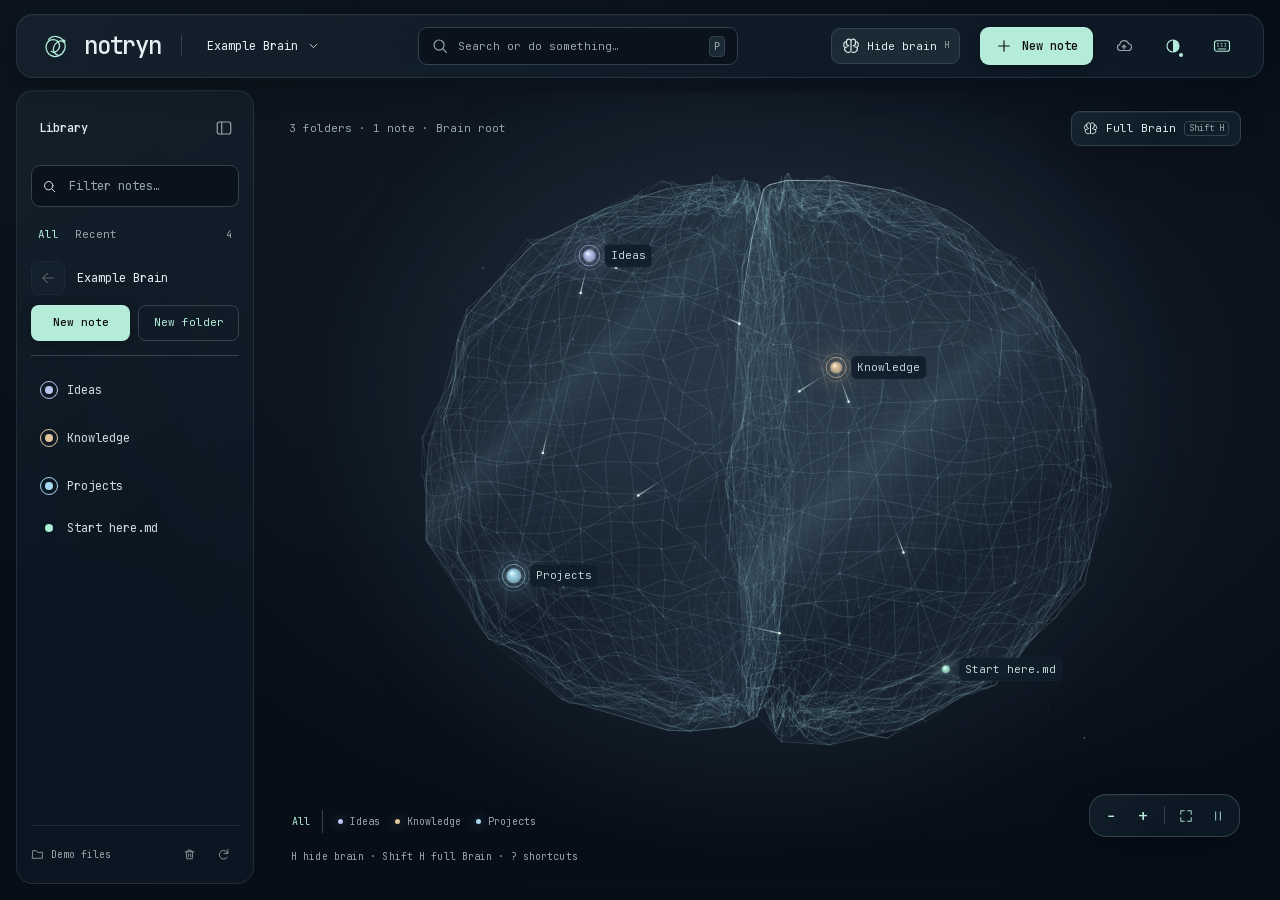
==== commit 45773dc0: "Explain syncing notes that are already on GitHub Co-Authored-By: Claude Opus 5.5 <noreply@anthropic." ====
--- a/demo/index.html
+++ b/demo/index.html
@@ -42,12 +42,12 @@
  <section id="sync-locked" class="sync-locked" hidden><div><strong>Unlock GitHub Sync</strong><p id="sync-locked-text">GitHub Sync is a paid feature. Choose a plan, then paste the license key you receive by email.</p></div><div id="sync-plans" class="sync-plans"></div><form id="sync-license-form" class="sync-inline"><input id="sync-license" aria-label="License key" placeholder="NTRN1…" autocomplete="off" spellcheck="false"><button class="secondary" id="sync-license-submit">Activate</button></form></section>
  <p id="sync-git" class="sync-notice" role="status" hidden></p>
  <section class="sync-step" id="sync-account-step"><div class="sync-step-head"><span class="sync-number">1</span><div><strong>Connect your GitHub account</strong><small id="sync-account-state">Needed once on each computer.</small></div></div>
-  <form id="sync-account-form"><ol class="sync-guide"><li><a href="https://github.com/new?name=notryn-brain&amp;visibility=private&amp;description=My%20Notryn%20Brain" target="_blank" rel="noopener noreferrer">Create a private repository<svg class="icon"><use href="icons.svg#external"/></svg></a><span>Any name. Leave it empty, without a README. Skip this on your second computer.</span></li><li><a href="https://github.com/settings/personal-access-tokens/new?name=Notryn%20Sync&amp;description=Lets%20Notryn%20sync%20my%20Brain&amp;expires_in=365&amp;contents=write" target="_blank" rel="noopener noreferrer">Create a fine-grained token<svg class="icon"><use href="icons.svg#external"/></svg></a><span>Repository access: <b>Only select repositories</b> → your Brain repository. Permission: <b>Contents · Read and write</b>. Nothing else.</span></li><li><span class="sync-guide-title">Paste the token</span><span id="sync-storage">It is stored in this computer's secure credential store and only sent to GitHub.</span></li></ol>
+  <form id="sync-account-form"><ol class="sync-guide"><li><a href="https://github.com/new?name=notryn-brain&amp;visibility=private&amp;description=My%20Notryn%20Brain" target="_blank" rel="noopener noreferrer">Create a private repository<svg class="icon"><use href="icons.svg#external"/></svg></a><span>Any name, for example notryn-brain. Leave it empty, without a README.</span><span class="sync-skip"><b>Notes already on GitHub</b> (for example with Obsidian Git), or setting up a second computer? Skip this step and use that repository below.</span></li><li><a href="https://github.com/settings/personal-access-tokens/new?name=Notryn%20Sync&amp;description=Lets%20Notryn%20sync%20my%20Brain&amp;expires_in=365&amp;contents=write" target="_blank" rel="noopener noreferrer">Create a fine-grained token<svg class="icon"><use href="icons.svg#external"/></svg></a><span>Repository access: <b>Only select repositories</b> → your Brain repository. Permission: <b>Contents · Read and write</b>. Nothing else.</span></li><li><span class="sync-guide-title">Paste the token</span><span id="sync-storage">It is stored in this computer's secure credential store and only sent to GitHub.</span></li></ol>
   <label class="sync-inline"><input id="sync-token" type="password" aria-label="GitHub access token" placeholder="github_pat_…" autocomplete="off" spellcheck="false" maxlength="300"><button id="sync-connect" class="primary">Connect</button></label></form>
   <div id="sync-account-done" class="sync-account" hidden><svg class="icon"><use href="icons.svg#lock"/></svg><span id="sync-login"></span><button id="sync-disconnect" class="secondary">Disconnect</button></div></section>
  <section class="sync-step" id="sync-brain-step"><div class="sync-step-head"><span class="sync-number">2</span><div><strong id="sync-brain-title">Choose the repository</strong><small id="sync-brain-state">Use the same repository on every computer.</small></div></div>
   <div id="sync-no-brain" class="sync-notice" hidden><span>Create or open a Brain first. On a new computer, create an empty Brain and choose your existing repository: your notes arrive on the first sync.</span><button id="sync-create-brain" class="secondary">Create a Brain</button></div>
-  <form id="sync-brain-form"><label>Repository<input id="sync-repo" placeholder="your-name/notryn-brain" autocomplete="off" spellcheck="false" maxlength="200"></label>
+  <form id="sync-brain-form"><label>Repository · new or already on GitHub<input id="sync-repo" placeholder="your-name/repository-name" autocomplete="off" spellcheck="false" maxlength="200"></label>
    <div class="sync-options"><label>Sync automatically<select id="sync-interval"><option value="0">Only when I ask</option><option value="5">Every 5 minutes</option><option value="10">Every 10 minutes</option><option value="15">Every 15 minutes</option><option value="30">Every 30 minutes</option><option value="60">Every hour</option></select></label><label class="sync-check"><input id="sync-on-open" type="checkbox" checked><span>Sync when Notryn opens</span></label></div>
    <label id="sync-public-wrap" class="sync-check sync-public" hidden><input id="sync-public" type="checkbox"><span>This repository is <b>public</b>. I understand anyone can read these notes.</span></label>
    <p class="form-help">If two computers change the same note, Notryn keeps this computer's version and saves the other as a “GitHub copy” next to it. Nothing is lost.</p></form>
--- a/demo/sync.css
+++ b/demo/sync.css
@@ -29,7 +29,7 @@
 .sync-guide a,.sync-guide-title{display:inline-flex;align-items:center;gap:6px;color:var(--text);font-size:11px;text-decoration:none}
 .sync-guide a{color:var(--accent)}.sync-guide a:hover{text-decoration:underline;text-underline-offset:3px}
 .sync-guide a .icon{width:12px;height:12px}
-.sync-guide li>span:last-child{display:block}
+.sync-guide li>span:not(.sync-guide-title){display:block}.sync-guide .sync-skip{margin-top:6px;padding:7px 9px;border-left:2px solid var(--accent);background:var(--theme-tint,#a7dfc50d);border-radius:0 6px 6px 0}
 .sync-guide b,.sync-public b{color:var(--text);font-weight:500}
 #sync-dialog .sync-inline{display:flex;flex-direction:row;align-items:stretch;gap:8px;margin:4px 0 0}
 #sync-dialog .sync-inline input{flex:1}
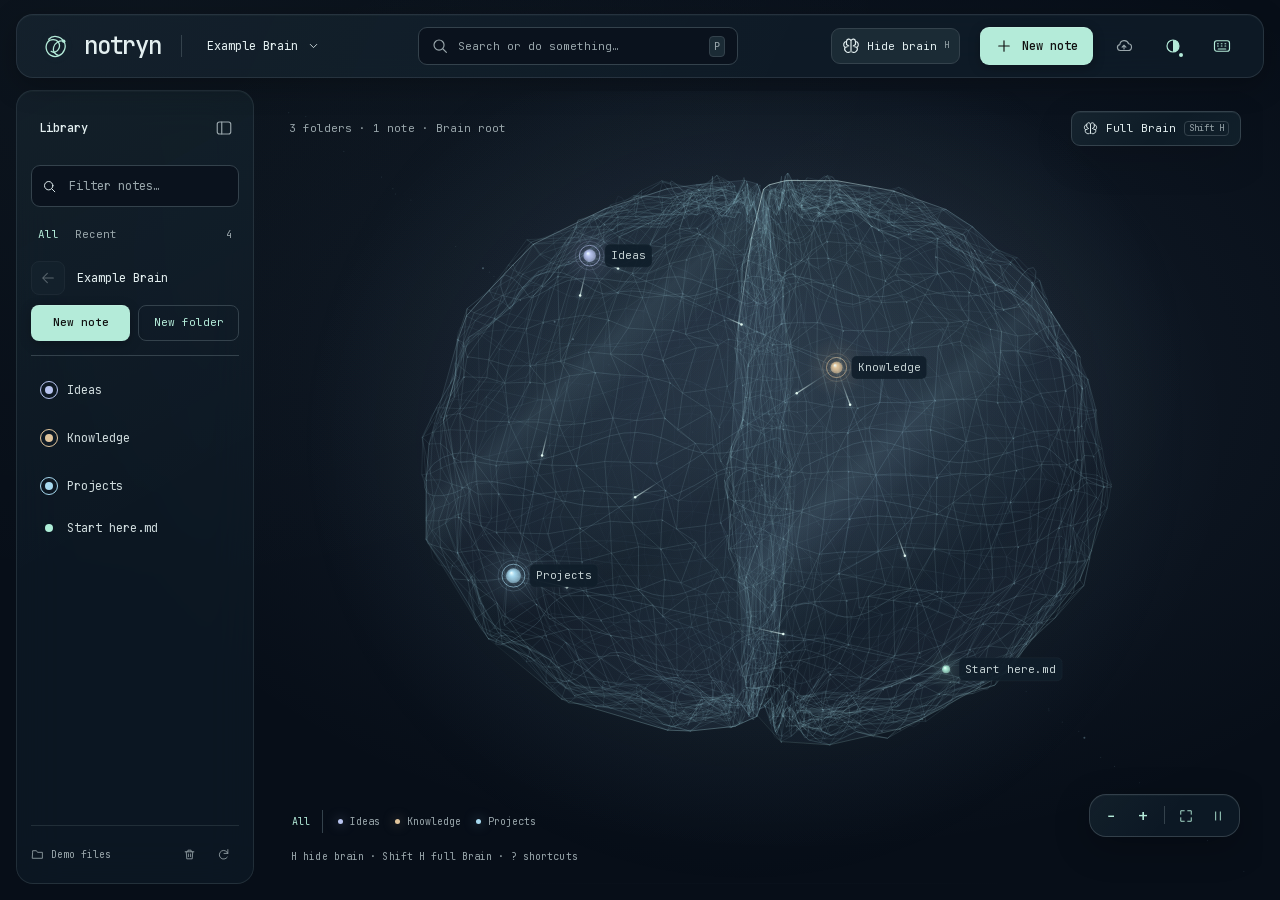
==== commit 85624a7d: "Sync site with beta.13 Copy command inside the command box, mobile version note, sync help sections," ====
--- a/demo/index.html
+++ b/demo/index.html
@@ -5,7 +5,7 @@
  <span class="top-separator"></span><button id="brain-picker" class="brain-picker" aria-label="Choose a Brain"><span id="brain-name">Your Brains</span><svg class="icon"><use href="icons.svg#down"/></svg></button>
  <button id="open-command" class="global-search" aria-label="Search notes and commands"><svg class="icon"><use href="icons.svg#search"/></svg><span>Search or do something…</span><kbd class="mod">P</kbd></button>
  <button id="toggle-brain" class="secondary brain-visibility" aria-label="Hide brain" aria-pressed="true" title="Hide brain (H)"><svg class="icon"><use href="icons.svg#brain"/></svg><span>Hide brain</span><kbd>H</kbd></button>
- <div class="top-actions"><button id="new-note" class="primary" title="New note"><svg class="icon"><use href="icons.svg#plus"/></svg><span>New note</span></button><button id="open-sync" class="icon-button sync-button" aria-label="GitHub Sync" title="Sync across computers with GitHub" data-sync="off"><svg class="icon"><use href="icons.svg#cloud"/></svg><span class="sync-dot" aria-hidden="true"></span></button><button id="open-themes" class="icon-button" aria-label="Themes" title="Themes"><svg class="icon"><use href="icons.svg#theme"/></svg></button><button id="open-shortcuts" class="icon-button" aria-label="Commands and shortcuts" title="Commands and shortcuts"><svg class="icon"><use href="icons.svg#keyboard"/></svg></button></div>
+ <div class="top-actions"><button id="new-note" class="primary" title="New note"><svg class="icon"><use href="icons.svg#plus"/></svg><span>New note</span></button><button id="open-sync" class="icon-button sync-button" aria-label="GitHub Sync" title="Sync across computers with GitHub" data-sync="off"><svg class="icon sync-fill" aria-hidden="true"><use href="icons.svg#cloud-solid"/></svg><svg class="icon"><use href="icons.svg#cloud"/></svg><span class="sync-dot" aria-hidden="true"></span></button><button id="open-themes" class="icon-button" aria-label="Themes" title="Themes"><svg class="icon"><use href="icons.svg#theme"/></svg></button><button id="open-shortcuts" class="icon-button" aria-label="Commands and shortcuts" title="Commands and shortcuts"><svg class="icon"><use href="icons.svg#keyboard"/></svg></button></div>
 </header>
 <div class="workspace">
  <aside class="library" id="library"><div class="library-top"><span>Library</span><button id="sidebar-close" class="icon-button" aria-label="Collapse library"><svg class="icon"><use href="icons.svg#sidebar"/></svg></button></div>
@@ -42,7 +42,8 @@
  <section id="sync-locked" class="sync-locked" hidden><div><strong>Unlock GitHub Sync</strong><p id="sync-locked-text">GitHub Sync is a paid feature. Choose a plan, then paste the license key you receive by email.</p></div><div id="sync-plans" class="sync-plans"></div><form id="sync-license-form" class="sync-inline"><input id="sync-license" aria-label="License key" placeholder="NTRN1…" autocomplete="off" spellcheck="false"><button class="secondary" id="sync-license-submit">Activate</button></form></section>
  <p id="sync-git" class="sync-notice" role="status" hidden></p>
  <section class="sync-step" id="sync-account-step"><div class="sync-step-head"><span class="sync-number">1</span><div><strong>Connect your GitHub account</strong><small id="sync-account-state">Needed once on each computer.</small></div></div>
-  <form id="sync-account-form"><ol class="sync-guide"><li><a href="https://github.com/new?name=notryn-brain&amp;visibility=private&amp;description=My%20Notryn%20Brain" target="_blank" rel="noopener noreferrer">Create a private repository<svg class="icon"><use href="icons.svg#external"/></svg></a><span>Any name, for example notryn-brain. Leave it empty, without a README.</span><span class="sync-skip"><b>Notes already on GitHub</b> (for example with Obsidian Git), or setting up a second computer? Skip this step and use that repository below.</span></li><li><a href="https://github.com/settings/personal-access-tokens/new?name=Notryn%20Sync&amp;description=Lets%20Notryn%20sync%20my%20Brain&amp;expires_in=365&amp;contents=write" target="_blank" rel="noopener noreferrer">Create a fine-grained token<svg class="icon"><use href="icons.svg#external"/></svg></a><span>Repository access: <b>Only select repositories</b> → your Brain repository. Permission: <b>Contents · Read and write</b>. Nothing else.</span></li><li><span class="sync-guide-title">Paste the token</span><span id="sync-storage">It is stored in this computer's secure credential store and only sent to GitHub.</span></li></ol>
+  <form id="sync-account-form"><p class="sync-question">Where will your notes live on GitHub? Choose one:</p><div class="sync-options-pick"><div class="sync-pick"><span class="sync-pick-label">Option 1 · Starting fresh</span><a href="https://github.com/new?name=notryn-brain&amp;visibility=private&amp;description=My%20Notryn%20Brain" target="_blank" rel="noopener noreferrer">Create a private repository<svg class="icon"><use href="icons.svg#external"/></svg></a><small>Any name. Leave it empty, without a README.</small></div><div class="sync-pick"><span class="sync-pick-label">Option 2 · Already on GitHub</span><strong>Use the repository you have</strong><small>Notes already synced (for example with Obsidian Git) or set up on another computer. Nothing to create.</small></div></div>
+  <ol class="sync-guide"><li><a href="https://github.com/settings/personal-access-tokens/new?name=Notryn%20Sync&amp;description=Lets%20Notryn%20sync%20my%20Brain&amp;expires_in=365&amp;contents=write" target="_blank" rel="noopener noreferrer">Create a fine-grained token<svg class="icon"><use href="icons.svg#external"/></svg></a><span>Repository access: <b>Only select repositories</b> → the repository from option 1 or 2. Permission: <b>Contents · Read and write</b>. Nothing else.</span></li><li><span class="sync-guide-title">Paste the token</span><span id="sync-storage">It is stored in this computer's secure credential store and only sent to GitHub.</span></li></ol>
   <label class="sync-inline"><input id="sync-token" type="password" aria-label="GitHub access token" placeholder="github_pat_…" autocomplete="off" spellcheck="false" maxlength="300"><button id="sync-connect" class="primary">Connect</button></label></form>
   <div id="sync-account-done" class="sync-account" hidden><svg class="icon"><use href="icons.svg#lock"/></svg><span id="sync-login"></span><button id="sync-disconnect" class="secondary">Disconnect</button></div></section>
  <section class="sync-step" id="sync-brain-step"><div class="sync-step-head"><span class="sync-number">2</span><div><strong id="sync-brain-title">Choose the repository</strong><small id="sync-brain-state">Use the same repository on every computer.</small></div></div>
--- a/demo/sync.css
+++ b/demo/sync.css
@@ -1,5 +1,12 @@
 /* GitHub Sync: two calm steps, a status line and a small topbar signal. */
-.sync-button{position:relative}
+.sync-button{position:relative;--sync-blue:#5aaeff}
+/* While data moves, the cloud turns blue and fills from the bottom, like a transfer. */
+.sync-button .sync-fill{position:absolute;left:50%;top:50%;transform:translate(-50%,-50%);color:var(--sync-blue);opacity:0;clip-path:inset(100% 0 0 0)}
+.sync-button.sync-active{color:var(--sync-blue)!important;border-color:color-mix(in srgb,var(--sync-blue),transparent 45%)!important;box-shadow:0 0 14px color-mix(in srgb,var(--sync-blue),transparent 70%)}
+.sync-button.sync-active .sync-fill{opacity:.55;animation:sync-fill 1.3s ease-in-out infinite}
+.sync-button.sync-active .sync-dot{display:none!important}
+@keyframes sync-fill{0%{clip-path:inset(100% 0 0 0)}70%{clip-path:inset(0 0 0 0)}100%{clip-path:inset(0 0 0 0);opacity:0}}
+@media(prefers-reduced-motion:reduce){.sync-button.sync-active .sync-fill{animation:none;clip-path:inset(40% 0 0 0)}}
 .sync-dot{width:7px;height:7px;border-radius:50%;background:var(--muted);flex-shrink:0}
 .sync-button .sync-dot{position:absolute;right:5px;top:5px;width:6px;height:6px;border:1px solid var(--bg);display:none}
 .sync-button[data-sync=on] .sync-dot,.sync-button[data-sync=syncing] .sync-dot,.sync-button[data-sync=error] .sync-dot{display:block}
@@ -25,11 +32,11 @@
 .sync-step.done .sync-number{background:var(--accent);color:var(--bg);border-color:var(--accent)}
 .sync-guide{margin:16px 0 4px;padding:0;list-style:none;counter-reset:guide}
 .sync-guide li{position:relative;padding:0 0 12px 22px;counter-increment:guide;font-size:10px;line-height:1.7;color:var(--muted)}
-.sync-guide li:before{content:counter(guide,lower-alpha);position:absolute;left:0;top:0;color:var(--accent)}
+.sync-guide li:before{content:counter(guide);position:absolute;left:0;top:0;color:var(--accent)}
 .sync-guide a,.sync-guide-title{display:inline-flex;align-items:center;gap:6px;color:var(--text);font-size:11px;text-decoration:none}
 .sync-guide a{color:var(--accent)}.sync-guide a:hover{text-decoration:underline;text-underline-offset:3px}
 .sync-guide a .icon{width:12px;height:12px}
-.sync-guide li>span:not(.sync-guide-title){display:block}.sync-guide .sync-skip{margin-top:6px;padding:7px 9px;border-left:2px solid var(--accent);background:var(--theme-tint,#a7dfc50d);border-radius:0 6px 6px 0}
+.sync-guide li>span:not(.sync-guide-title){display:block}
 .sync-guide b,.sync-public b{color:var(--text);font-weight:500}
 #sync-dialog .sync-inline{display:flex;flex-direction:row;align-items:stretch;gap:8px;margin:4px 0 0}
 #sync-dialog .sync-inline input{flex:1}
@@ -73,3 +80,11 @@
  .brains-sync{width:calc(100% - 36px);margin:0 18px 16px}
  .welcome-sync{max-width:285px;line-height:1.6;text-align:left}
 }
+.sync-question{margin:16px 0 10px;font-size:10px;color:var(--muted)}
+.sync-options-pick{display:grid;grid-template-columns:1fr 1fr;gap:8px;margin-bottom:16px}
+.sync-pick{display:flex;flex-direction:column;gap:5px;padding:11px 12px;border:1px solid var(--line);border-radius:9px;min-width:0}
+.sync-pick-label{font-size:9px;color:var(--accent);text-transform:uppercase;letter-spacing:.05em}
+.sync-pick a,.sync-pick strong{display:inline-flex;align-items:center;gap:6px;font-size:11px;font-weight:500;color:var(--text);text-decoration:none}
+.sync-pick a{color:var(--accent)}.sync-pick a:hover{text-decoration:underline;text-underline-offset:3px}.sync-pick a .icon{width:12px;height:12px}
+.sync-pick small{font-size:9px;line-height:1.6;color:var(--muted)}
+@media(max-width:900px){.sync-options-pick{grid-template-columns:1fr}.sync-pick small,.sync-question{font-size:11px}.sync-pick a,.sync-pick strong{font-size:12px}}
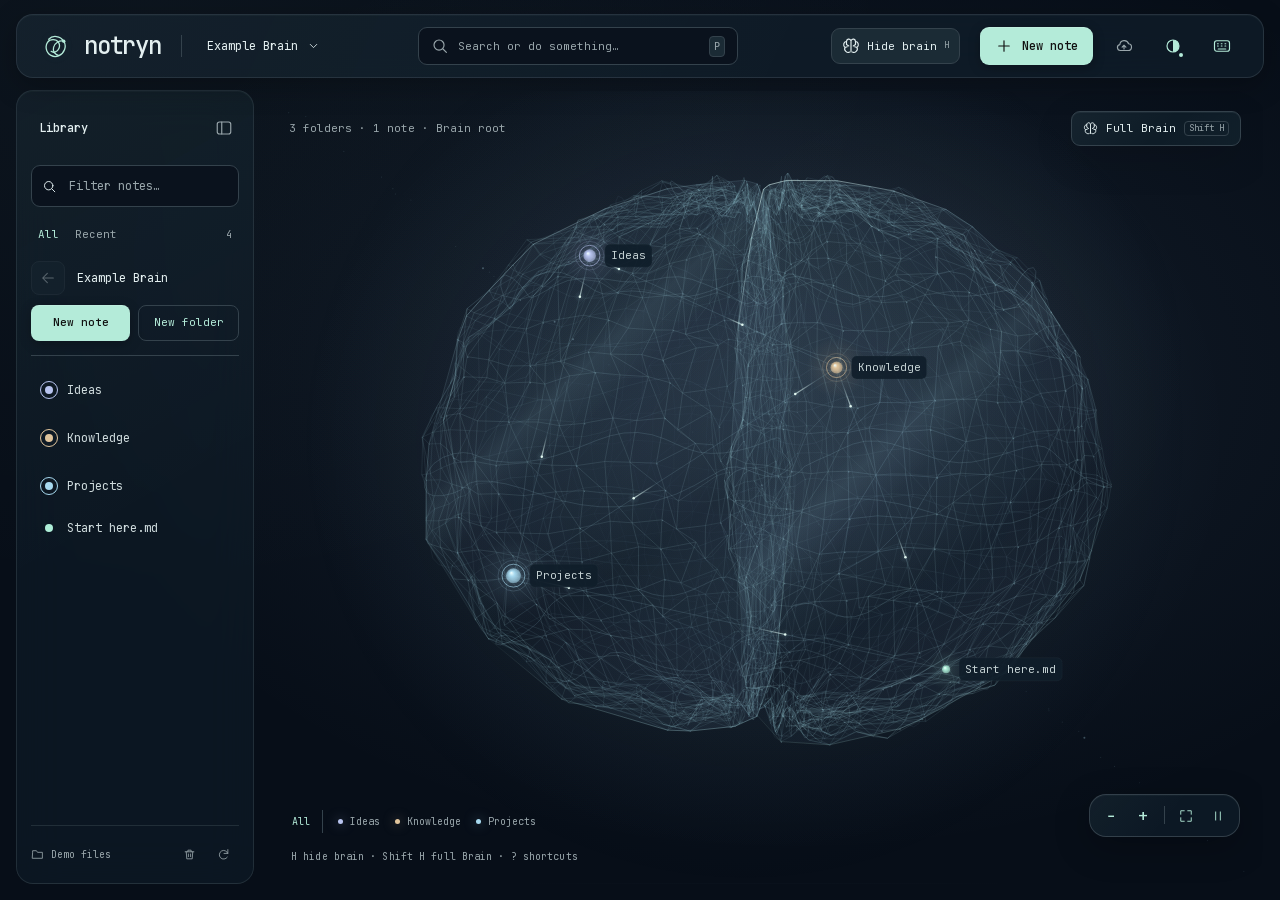
==== commit 58cc3a65: "Remove all Obsidian mentions from the site Home FAQ, install guide, sync help, demo sync dialog and " ====
--- a/demo/index.html
+++ b/demo/index.html
@@ -42,7 +42,7 @@
  <section id="sync-locked" class="sync-locked" hidden><div><strong>Unlock GitHub Sync</strong><p id="sync-locked-text">GitHub Sync is a paid feature. Choose a plan, then paste the license key you receive by email.</p></div><div id="sync-plans" class="sync-plans"></div><form id="sync-license-form" class="sync-inline"><input id="sync-license" aria-label="License key" placeholder="NTRN1…" autocomplete="off" spellcheck="false"><button class="secondary" id="sync-license-submit">Activate</button></form></section>
  <p id="sync-git" class="sync-notice" role="status" hidden></p>
  <section class="sync-step" id="sync-account-step"><div class="sync-step-head"><span class="sync-number">1</span><div><strong>Connect your GitHub account</strong><small id="sync-account-state">Needed once on each computer.</small></div></div>
-  <form id="sync-account-form"><p class="sync-question">Where will your notes live on GitHub? Choose one:</p><div class="sync-options-pick"><div class="sync-pick"><span class="sync-pick-label">Option 1 · Starting fresh</span><a href="https://github.com/new?name=notryn-brain&amp;visibility=private&amp;description=My%20Notryn%20Brain" target="_blank" rel="noopener noreferrer">Create a private repository<svg class="icon"><use href="icons.svg#external"/></svg></a><small>Any name. Leave it empty, without a README.</small></div><div class="sync-pick"><span class="sync-pick-label">Option 2 · Already on GitHub</span><strong>Use the repository you have</strong><small>Notes already synced (for example with Obsidian Git) or set up on another computer. Nothing to create.</small></div></div>
+  <form id="sync-account-form"><p class="sync-question">Where will your notes live on GitHub? Choose one:</p><div class="sync-options-pick"><div class="sync-pick"><span class="sync-pick-label">Option 1 · Starting fresh</span><a href="https://github.com/new?name=notryn-brain&amp;visibility=private&amp;description=My%20Notryn%20Brain" target="_blank" rel="noopener noreferrer">Create a private repository<svg class="icon"><use href="icons.svg#external"/></svg></a><small>Any name. Leave it empty, without a README.</small></div><div class="sync-pick"><span class="sync-pick-label">Option 2 · Already on GitHub</span><strong>Use the repository you have</strong><small>Notes already on GitHub or set up on another computer. Nothing to create.</small></div></div>
   <ol class="sync-guide"><li><a href="https://github.com/settings/personal-access-tokens/new?name=Notryn%20Sync&amp;description=Lets%20Notryn%20sync%20my%20Brain&amp;expires_in=365&amp;contents=write" target="_blank" rel="noopener noreferrer">Create a fine-grained token<svg class="icon"><use href="icons.svg#external"/></svg></a><span>Repository access: <b>Only select repositories</b> → the repository from option 1 or 2. Permission: <b>Contents · Read and write</b>. Nothing else.</span></li><li><span class="sync-guide-title">Paste the token</span><span id="sync-storage">It is stored in this computer's secure credential store and only sent to GitHub.</span></li></ol>
   <label class="sync-inline"><input id="sync-token" type="password" aria-label="GitHub access token" placeholder="github_pat_…" autocomplete="off" spellcheck="false" maxlength="300"><button id="sync-connect" class="primary">Connect</button></label></form>
   <div id="sync-account-done" class="sync-account" hidden><svg class="icon"><use href="icons.svg#lock"/></svg><span id="sync-login"></span><button id="sync-disconnect" class="secondary">Disconnect</button></div></section>
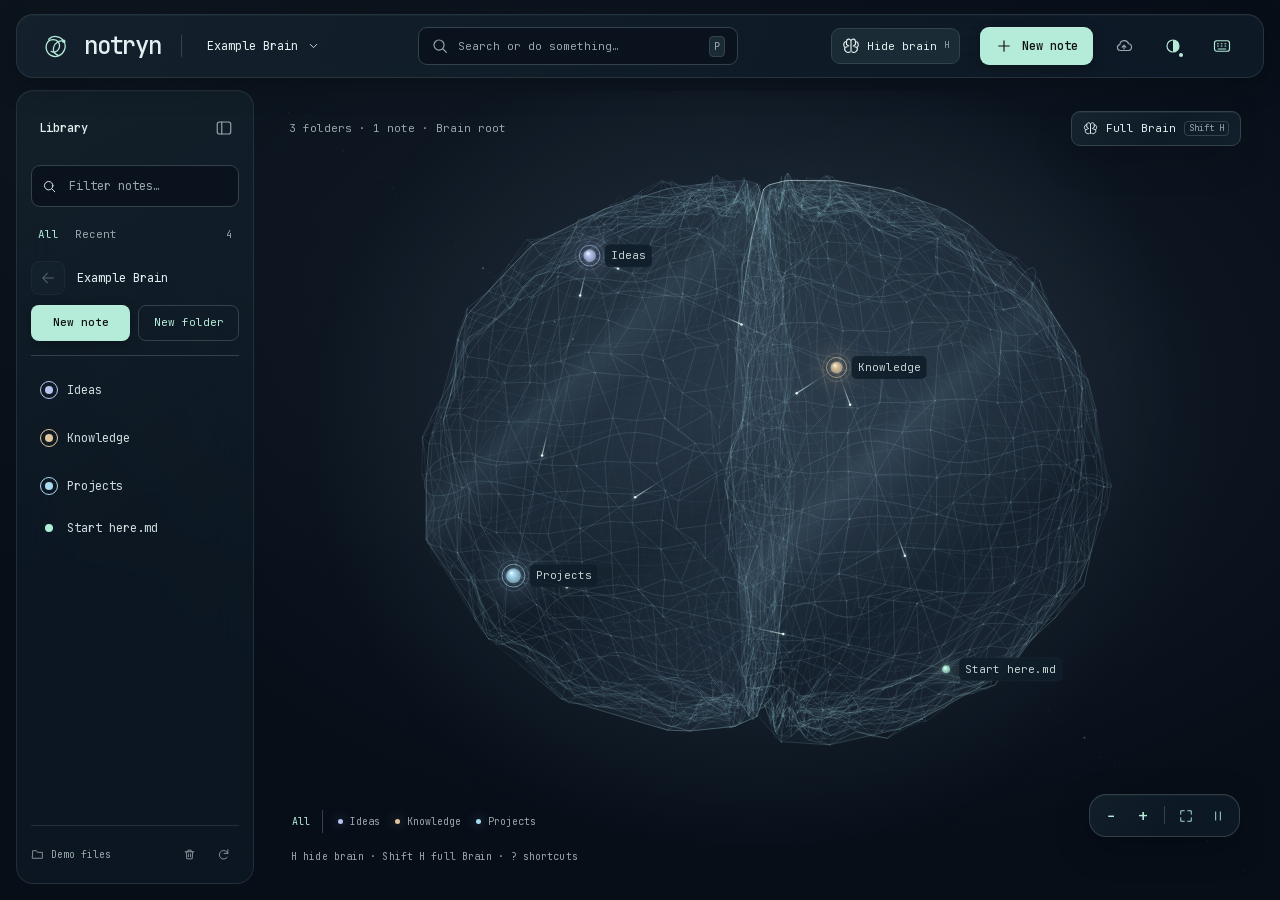
==== commit 2c084b9b: "Keep the demo command button inside a menu on narrow screens. On screens up to 520px the keyboard ic" ====
--- a/demo/index.html
+++ b/demo/index.html
@@ -5,7 +5,7 @@
  <span class="top-separator"></span><button id="brain-picker" class="brain-picker" aria-label="Choose a Brain"><span id="brain-name">Your Brains</span><svg class="icon"><use href="icons.svg#down"/></svg></button>
  <button id="open-command" class="global-search" aria-label="Search notes and commands"><svg class="icon"><use href="icons.svg#search"/></svg><span>Search or do something…</span><kbd class="mod">P</kbd></button>
  <button id="toggle-brain" class="secondary brain-visibility" aria-label="Hide brain" aria-pressed="true" title="Hide brain (H)"><svg class="icon"><use href="icons.svg#brain"/></svg><span>Hide brain</span><kbd>H</kbd></button>
- <div class="top-actions"><button id="new-note" class="primary" title="New note"><svg class="icon"><use href="icons.svg#plus"/></svg><span>New note</span></button><button id="open-sync" class="icon-button sync-button" aria-label="GitHub Sync" title="Sync across computers with GitHub" data-sync="off"><svg class="icon sync-fill" aria-hidden="true"><use href="icons.svg#cloud-solid"/></svg><svg class="icon"><use href="icons.svg#cloud"/></svg><span class="sync-dot" aria-hidden="true"></span></button><button id="open-themes" class="icon-button" aria-label="Themes" title="Themes"><svg class="icon"><use href="icons.svg#theme"/></svg></button><button id="open-shortcuts" class="icon-button" aria-label="Commands and shortcuts" title="Commands and shortcuts"><svg class="icon"><use href="icons.svg#keyboard"/></svg></button></div>
+ <div class="top-actions"><button id="new-note" class="primary" title="New note"><svg class="icon"><use href="icons.svg#plus"/></svg><span>New note</span></button><button id="open-sync" class="icon-button sync-button" aria-label="GitHub Sync" title="Sync across computers with GitHub" data-sync="off"><svg class="icon sync-fill" aria-hidden="true"><use href="icons.svg#cloud-solid"/></svg><svg class="icon"><use href="icons.svg#cloud"/></svg><span class="sync-dot" aria-hidden="true"></span></button><button id="open-themes" class="icon-button" aria-label="Themes" title="Themes"><svg class="icon"><use href="icons.svg#theme"/></svg></button><button id="open-shortcuts" class="icon-button" aria-label="Commands and shortcuts" title="Commands and shortcuts"><svg class="icon"><use href="icons.svg#keyboard"/></svg></button><div class="top-more"><button id="topbar-more" class="icon-button" type="button" aria-label="More actions" aria-haspopup="menu" aria-expanded="false" aria-controls="topbar-menu"><span aria-hidden="true">⋯</span></button><div id="topbar-menu" class="topbar-menu" role="menu" hidden><button type="button" role="menuitem" id="menu-shortcuts"><svg class="icon" aria-hidden="true"><use href="icons.svg#keyboard"/></svg>Commands and shortcuts</button></div></div></div>
 </header>
 <div class="workspace">
  <aside class="library" id="library"><div class="library-top"><span>Library</span><button id="sidebar-close" class="icon-button" aria-label="Collapse library"><svg class="icon"><use href="icons.svg#sidebar"/></svg></button></div>
@@ -108,4 +108,28 @@
  <div class="dialog-actions"><button id="open-link-note" type="button" class="secondary" hidden>Open note</button><button id="remove-link" type="button" class="secondary" hidden>Remove link</button><button type="button" class="secondary" data-close>Cancel</button><button class="primary" type="submit">Apply link</button></div>
 </form></dialog>
 <p id="visual-writing-help" class="sr-only">Write normally. Control or Command plus B makes text bold; I makes italic; K opens links; Z undoes. Control or Command plus S saves, Enter previews. Escape then Shift F opens formatting; Escape then P finds every command. Tab moves between controls.</p>
+<script>
+(() => {
+  const more = document.getElementById('topbar-more');
+  const menu = document.getElementById('topbar-menu');
+  if (!more || !menu) return;
+  const close = () => { menu.hidden = true; more.setAttribute('aria-expanded', 'false'); };
+  more.addEventListener('click', event => {
+    event.stopPropagation();
+    const open = menu.hidden;
+    menu.hidden = !open;
+    more.setAttribute('aria-expanded', String(open));
+    if (open) menu.querySelector('button').focus();
+  });
+  menu.addEventListener('click', event => event.stopPropagation());
+  document.getElementById('menu-shortcuts').addEventListener('click', () => {
+    close();
+    document.getElementById('open-shortcuts').click();
+  });
+  document.addEventListener('click', close);
+  document.addEventListener('keydown', event => {
+    if (event.key === 'Escape' && !menu.hidden) { event.preventDefault(); close(); more.focus(); }
+  });
+})();
+</script>
 </body></html>
--- a/demo/sync.css
+++ b/demo/sync.css
@@ -13,6 +13,18 @@
 .sync-button[data-sync=on] .sync-dot,.sync-dot[data-state=ok]{background:var(--accent);box-shadow:0 0 8px var(--accent)}
 .sync-button[data-sync=syncing] .sync-dot,.sync-dot[data-state=syncing]{background:var(--amber);animation:sync-pulse 1s ease-in-out infinite alternate}
 .sync-button[data-sync=error] .sync-dot,.sync-dot[data-state=error]{background:var(--theme-error,#e2b8a6)}
+/* Narrow demo bar: the keyboard action moves into a menu so the last icon is not cut off. */
+.top-more{display:none}
+.topbar-menu{position:absolute;z-index:40;top:calc(100% + 8px);right:0;min-width:220px;padding:6px;border:1px solid var(--line);border-radius:12px;background:#101e2a;box-shadow:0 16px 40px #00000066}
+.topbar-menu button{width:100%;min-height:44px;justify-content:flex-start;gap:10px;padding:0 12px;font-size:13px;color:var(--text)}
+@media(max-width:520px){
+ .topbar{position:relative;z-index:30;overflow:visible;gap:4px;padding-inline:8px}
+ .top-actions{gap:2px;flex:none}
+ .top-actions #open-shortcuts{display:none}
+ .top-more{display:block;position:relative;flex:none}
+ #topbar-more{display:inline-flex;width:44px;height:44px;min-width:44px;min-height:44px;font-size:22px;line-height:1;letter-spacing:0}
+ .brain-picker{max-width:64px;min-width:0}
+}
 .sync-button[data-sync=off]{color:var(--muted)}
 @keyframes sync-pulse{to{opacity:.35}}
 @media(prefers-reduced-motion:reduce){.sync-button[data-sync=syncing] .sync-dot,.sync-dot[data-state=syncing]{animation:none}}
